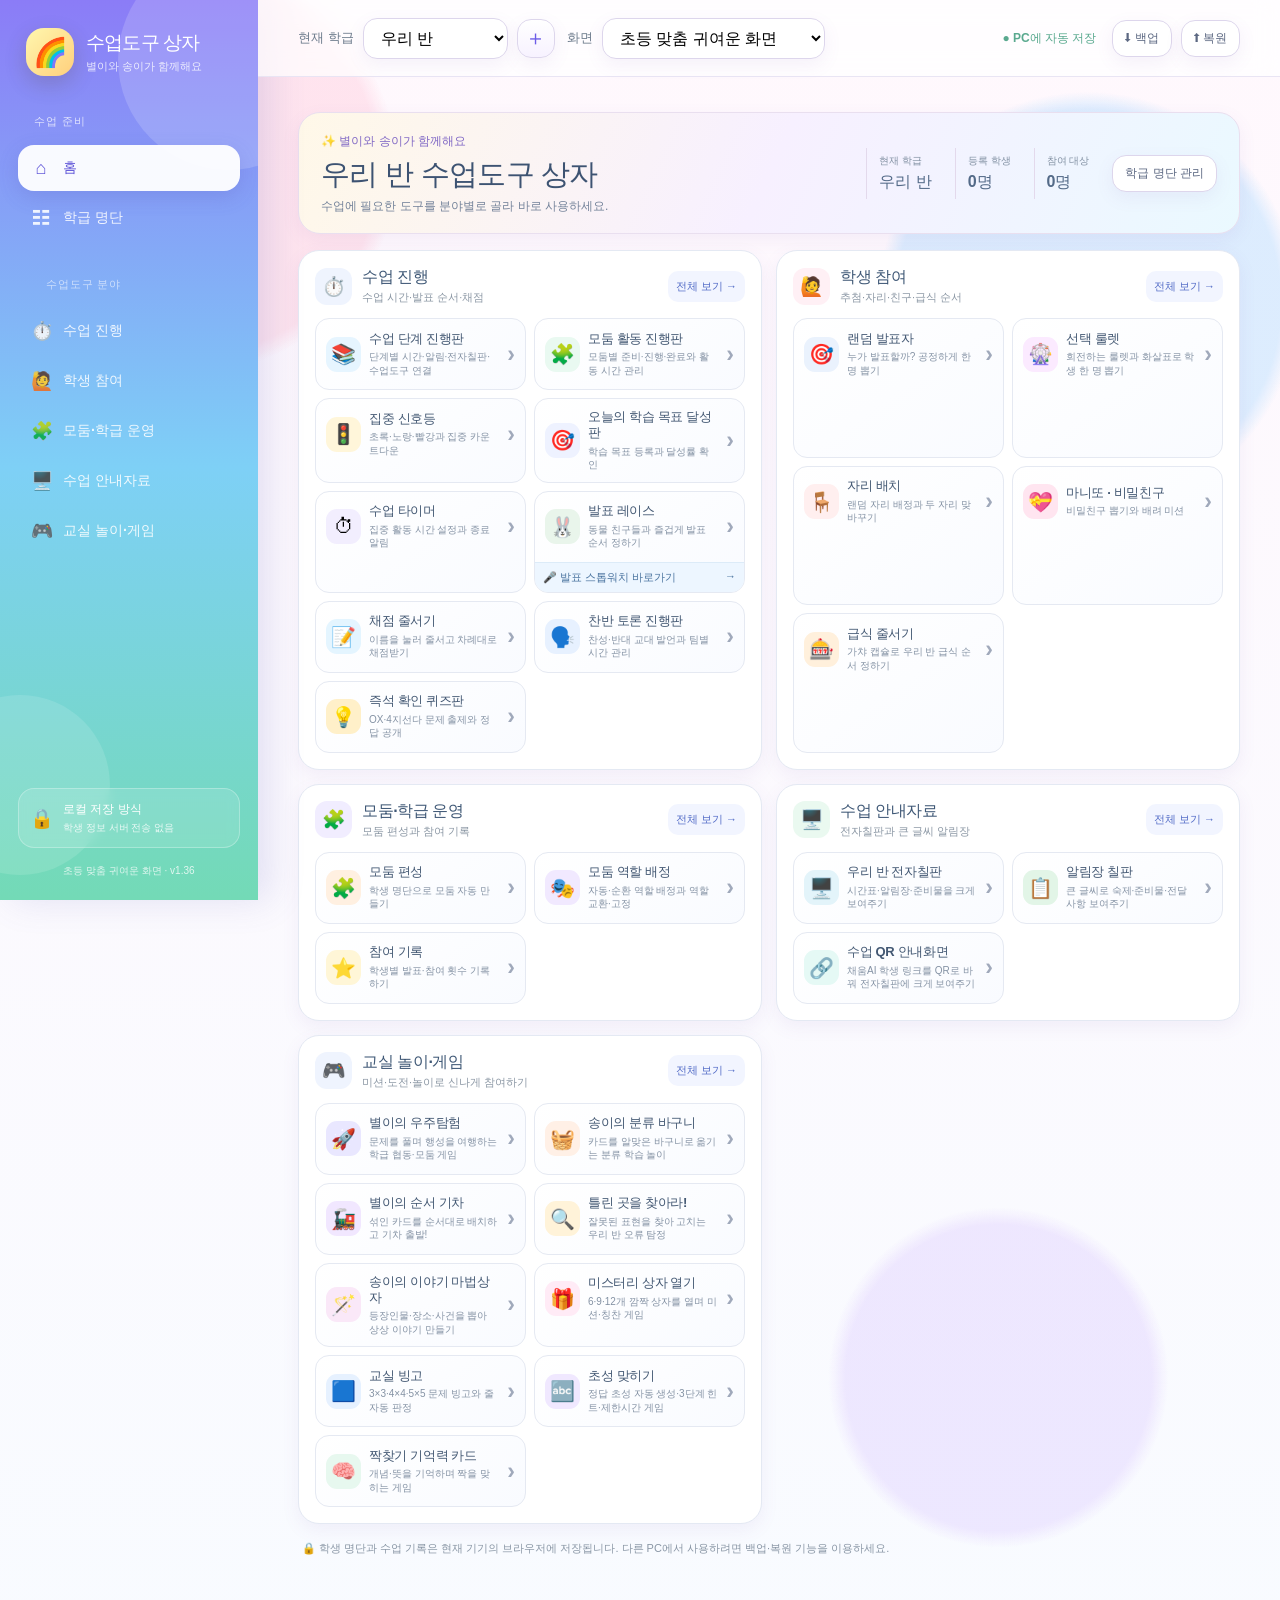
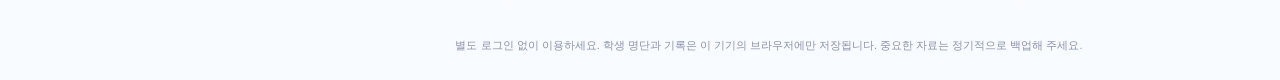
==== index.html @ 86f4b1c5 "Load Our Class Opinion Graph module and stylesheet" ====
<!doctype html>
<html lang="ko">
<head>
  <meta charset="utf-8" />
  <meta name="viewport" content="width=device-width, initial-scale=1" />
  <meta name="theme-color" content="#7c6cf2" />
  <meta name="description" content="회원가입 없이 수업에 바로 쓰는 무료 도구 모음. 학생 정보는 현재 기기의 브라우저에만 저장됩니다." />
  <meta name="color-scheme" content="light" />
  <title>별이와 송이의 수업도구 상자 | 선생님의 수업을 더 가볍게</title>
  <link rel="manifest" href="./manifest.webmanifest" />
  <link rel="icon" href="./icon-192.png" sizes="192x192" />
  <link rel="stylesheet" href="./style.css" />
  <link rel="stylesheet" href="./roles.css" />
  <link rel="stylesheet" href="./roulette.css" />
  <link rel="stylesheet" href="./lesson-qr.css" />
  <link rel="stylesheet" href="./debate.css" />
  <link rel="stylesheet" href="./lesson.css" />
  <link rel="stylesheet" href="./quiz.css" />
  <link rel="stylesheet" href="./classroom-extras.css" />
  <link rel="stylesheet" href="./extras-extra.css" />
  <link rel="stylesheet" href="./mystery.css" />
  <link rel="stylesheet" href="./bingo.css" />
  <link rel="stylesheet" href="./initial.css" />
  <link rel="stylesheet" href="./match.css" />
  <link rel="stylesheet" href="./space.css" />
  <link rel="stylesheet" href="./basket.css" />
  <link rel="stylesheet" href="./train.css" />
  <link rel="stylesheet" href="./detective.css" />
  <link rel="stylesheet" href="./story.css" />
  <link rel="stylesheet" href="./opinion.css" />
  <script defer src="./roles.js"></script>
  <script defer src="./roulette.js"></script>
  <script defer src="./qrcode.min.js"></script>
  <script defer src="./lesson-qr.js"></script>
  <script defer src="./debate.js"></script>
  <script defer src="./lesson.js"></script>
  <script defer src="./quiz.js"></script>
  <script defer src="./group-progress.js"></script>
  <script defer src="./signal.js"></script>
  <script defer src="./goals.js"></script>
  <script defer src="./mystery.js"></script>
  <script defer src="./bingo.js"></script>
  <script defer src="./initial.js"></script>
  <script defer src="./match.js"></script>
  <script defer src="./space.js"></script>
  <script defer src="./basket.js"></script>
  <script defer src="./train.js"></script>
  <script defer src="./detective.js"></script>
  <script defer src="./story.js"></script>
  <script defer src="./opinion.js"></script>
  <script defer src="./app.js"></script>
</head>
<body>
  <a href="#content" class="skip-link">본문으로 건너뛰기</a>
  <div class="app-shell">
    <aside class="sidebar" aria-label="수업도구 메뉴">
      <button class="brand" data-view="home" type="button" aria-label="수업도구 상자 홈">
        <span class="brand-logo" aria-hidden="true">🌈</span>
        <span><strong>수업도구 상자</strong><small>별이와 송이가 함께해요</small></span>
      </button>
      <div class="nav-label">수업 준비</div>
      <nav class="nav-list" id="navList" aria-label="수업도구 6개 메뉴">
        <button type="button" class="nav-link active" data-view="home"><span>⌂</span> 홈</button>
        <button type="button" class="nav-link" data-view="roster"><span>☷</span> 학급 명단</button>
        <div class="nav-label nav-label-inside">수업도구 분야</div>
        <button type="button" class="nav-link" data-view="classflow"><span>⏱️</span> 수업 진행</button>
        <button type="button" class="nav-link" data-view="engage"><span>🙋</span> 학생 참여</button>
        <button type="button" class="nav-link" data-view="classroom"><span>🧩</span> 모둠·학급 운영</button>
        <button type="button" class="nav-link" data-view="materials"><span>🖥️</span> 수업 안내자료</button>
        <button type="button" class="nav-link" data-view="games"><span>🎮</span> 교실 놀이·게임</button>
            </nav>
      <div class="sidebar-foot">
        <div class="privacy-mini"><span class="privacy-lock">🔒</span><span><strong>로컬 저장 방식</strong><small>학생 정보 서버 전송 없음</small></span></div>
        <span class="version" id="themeVersion">초등 맞춤 귀여운 화면 · v1.37</span>
      </div>
    </aside>
    <div class="workarea">
      <header class="topbar">
        <div class="topbar-inner">
          <div class="mobile-brand">🌈 별이와 송이의 수업도구 상자</div>
          <div class="topbar-controls"><div class="class-switch"><label for="activeClassSelect">현재 학급</label><select id="activeClassSelect" aria-label="현재 학급 선택"></select><button id="newClassBtn" class="icon-button" type="button" title="새 학급 추가" aria-label="새 학급 추가">＋</button></div><div class="theme-switch"><label for="themeSelect">화면</label><select id="themeSelect" aria-label="화면 스타일 선택"><option value="elementary">초등 맞춤 귀여운 화면</option><option value="middle">중등 맞춤 깔끔한 화면</option></select></div></div>
          <div class="top-actions"><span id="saveIndicator" class="saved" aria-live="polite">● PC에 자동 저장</span><button id="backupBtn" class="btn btn-outline btn-small" type="button">⬇ 백업</button><button id="restoreBtn" class="btn btn-outline btn-small" type="button">⬆ 복원</button><input id="restoreFile" type="file" accept=".json,application/json" hidden /></div>
        </div>
      </header>
      <main id="content" tabindex="-1" aria-live="polite"><div class="loading">수업도구를 준비하고 있어요…</div></main>
      <footer class="main-footer">별도 로그인 없이 이용하세요. 학생 명단과 기록은 이 기기의 브라우저에만 저장됩니다. 중요한 자료는 정기적으로 백업해 주세요.</footer>
    </div>
  </div>
  <div id="lessonReturnDock" class="lesson-return-dock" role="region" aria-label="수업 단계로 돌아가기" hidden></div>
  <div id="toast" class="toast" role="status" aria-live="polite"></div>
</body>
</html>
---- style.css ----
:root{
  --bg:#fff8fd;
  --bg-soft:#f8fbff;
  --ink:#314053;
  --ink-soft:#6d7b8c;
  --line:#e8e3f2;
  --line-strong:#ddd6ec;
  --primary:#7c6cf2;
  --primary-strong:#6754ee;
  --secondary:#ff8ab3;
  --secondary-strong:#ff6b9f;
  --mint:#61cdb0;
  --mint-soft:#e9fbf4;
  --yellow:#ffd76a;
  --peach:#ffb88a;
  --sky:#79c6ff;
  --lav:#b697ff;
  --card:#ffffffcc;
  --shadow:0 12px 34px rgba(127,95,178,.12);
  --shadow-soft:0 6px 18px rgba(127,95,178,.08);
  font-family:Pretendard,"Noto Sans KR","Apple SD Gothic Neo",-apple-system,BlinkMacSystemFont,"Segoe UI",sans-serif;
  color:var(--ink);
  background:linear-gradient(180deg,#fff9fc 0%,#f7fbff 55%,#fefcff 100%);
  font-synthesis:none;
}
*{box-sizing:border-box}
html{scroll-behavior:smooth}
body{margin:0;min-width:320px;background:
  radial-gradient(circle at 15% 10%,rgba(255,203,220,.45) 0 10%,transparent 11%),
  radial-gradient(circle at 85% 18%,rgba(181,221,255,.45) 0 11%,transparent 12%),
  radial-gradient(circle at 78% 82%,rgba(220,202,255,.4) 0 9%,transparent 10%),
  linear-gradient(180deg,#fff8fd 0%,#f8fbff 100%)}
button,input,textarea,select{font:inherit}
button{cursor:pointer}
button:disabled{opacity:.45;cursor:not-allowed}
a{color:inherit}
.skip-link{position:absolute;top:-80px;left:10px;background:#fff;padding:12px;z-index:99;border-radius:12px;box-shadow:var(--shadow-soft)}
.skip-link:focus{top:10px}
.app-shell{display:flex;min-height:100vh}
.sidebar{width:258px;flex:0 0 258px;background:linear-gradient(180deg,#8b7cf7 0%,#7ed0f6 52%,#73dab6 100%);color:white;display:flex;flex-direction:column;padding:28px 18px 22px;position:sticky;top:0;height:100vh;box-shadow:12px 0 34px rgba(91,93,184,.16);overflow:hidden}
.sidebar::before,.sidebar::after{content:"";position:absolute;border-radius:50%;pointer-events:none}
.sidebar::before{width:220px;height:220px;right:-80px;top:-50px;background:rgba(255,255,255,.16)}
.sidebar::after{width:180px;height:180px;left:-70px;bottom:25px;background:rgba(255,255,255,.12)}
.brand{display:flex;align-items:center;gap:12px;padding:0 8px 28px;text-align:left;border:0;background:none;color:white;position:relative;z-index:1}
.brand-logo{display:grid;place-items:center;width:48px;height:48px;background:linear-gradient(135deg,#fff7ae,#ffcf7c);border-radius:18px;color:#5e4a2d;font-size:28px;box-shadow:0 8px 22px rgba(82,62,22,.2)}
.brand strong{display:block;font-size:19px;letter-spacing:-.8px;white-space:nowrap}.brand span{min-width:0}
.brand small{display:block;color:rgba(255,255,255,.82);margin-top:3px;font-size:11px}
.nav-label{padding:10px 16px;margin-bottom:6px;color:rgba(255,255,255,.72);font-size:11px;letter-spacing:.08em;position:relative;z-index:1}
.nav-label-inside{padding:20px 16px 7px}
.nav-list{display:flex;flex-direction:column;gap:4px;position:relative;z-index:1}
.nav-link{border:0;background:transparent;color:rgba(255,255,255,.88);display:flex;align-items:center;gap:12px;text-align:left;padding:11px 13px;border-radius:16px;font-size:14px;font-weight:700;width:100%;transition:background .18s,transform .18s,color .18s}
.nav-link span{width:20px;font-size:18px;text-align:center}
.nav-link:hover{background:rgba(255,255,255,.18);transform:translateX(2px)}
.nav-link.active{background:rgba(255,255,255,.95);color:#5f55d8;box-shadow:0 6px 20px rgba(75,77,177,.18)}
.sidebar-foot{margin-top:auto;padding-top:22px;position:relative;z-index:1}
.privacy-mini{display:flex;align-items:center;gap:9px;padding:12px 11px;border:1px solid rgba(255,255,255,.28);border-radius:16px;background:rgba(255,255,255,.12);backdrop-filter:blur(6px)}
.privacy-lock{font-size:19px}
.privacy-mini strong{display:block;font-size:12px}
.privacy-mini small{display:block;font-size:10px;color:rgba(255,255,255,.82);margin-top:3px}
.version{display:block;color:rgba(255,255,255,.78);font-size:10px;text-align:center;margin-top:16px}
.workarea{flex:1;min-width:0;display:flex;flex-direction:column}
.topbar{background:rgba(255,255,255,.72);border-bottom:1px solid rgba(230,225,243,.85);backdrop-filter:blur(12px);position:sticky;top:0;z-index:10}
.topbar-inner{max-width:1430px;min-height:76px;padding:12px 40px;display:flex;justify-content:space-between;align-items:center;gap:15px;margin:auto}
.class-switch{display:flex;align-items:center;gap:9px}
.class-switch label{white-space:nowrap;font-size:13px;color:var(--ink-soft);font-weight:800}
.class-switch select{border:1px solid var(--line-strong);background:#fff;border-radius:14px;padding:10px 30px 10px 13px;font-weight:700;min-width:145px;max-width:260px;box-shadow:var(--shadow-soft)}
.icon-button{border:1px solid var(--line-strong);background:linear-gradient(180deg,#fff,#f7f2ff);border-radius:14px;width:38px;height:39px;font-size:21px;color:#6d5de7;box-shadow:var(--shadow-soft)}
.top-actions{display:flex;gap:9px;align-items:center;flex-wrap:wrap}
.saved{color:#5aa98f;font-size:12px;white-space:nowrap;margin-right:7px;font-weight:700}
.saved.busy{color:#d28643}
.btn{border:1px solid transparent;border-radius:14px;padding:11px 17px;font-size:13px;font-weight:800;background:linear-gradient(135deg,var(--primary),#8a7ef8);color:white;box-shadow:var(--shadow-soft);transition:transform .15s,box-shadow .15s,filter .15s}
.btn:hover:not(:disabled){transform:translateY(-2px);box-shadow:0 10px 22px rgba(107,91,238,.22);filter:saturate(1.02)}
.btn-primary{background:linear-gradient(135deg,var(--primary),#8d7ef8);color:white}
.btn-primary:hover{background:linear-gradient(135deg,var(--primary-strong),#8173f5)}
.btn-dark{background:linear-gradient(135deg,#5f6ff2,#7f82ff);color:#fff}
.btn-secondary{background:linear-gradient(135deg,#e8fff8,#d8fbef);color:#207760;border-color:#c7f1e1}
.btn-outline{border-color:var(--line-strong);background:#fff;color:#5c6882}
.btn-danger{background:linear-gradient(135deg,#fff3f6,#ffe8ec);color:#ad4c67;border-color:#ffd4df}
.btn-small{font-size:12px;padding:9px 12px}
.btn-large{padding:14px 22px;font-size:15px}
.btn-group{display:flex;gap:8px;flex-wrap:wrap}
.mobile-brand{display:none}
#content{width:100%;max-width:1430px;margin:0 auto;flex:1;padding:35px 40px 60px}
.main-footer{font-size:11px;color:#8a91aa;text-align:center;padding:18px 24px 26px;line-height:1.7}
.page-header{display:flex;justify-content:space-between;gap:16px;align-items:center;margin-bottom:25px}
.eyebrow{display:inline-block;color:#7d6bf0;font-size:12px;font-weight:900;margin-bottom:8px;letter-spacing:.06em}
.page-header h1,.welcome h1{font-size:30px;line-height:1.3;letter-spacing:-1.2px;margin:0 0 7px}
.page-header p,.welcome p{margin:0;color:var(--ink-soft);line-height:1.68;font-size:13px}
.page-header-icon{font-size:44px;filter:drop-shadow(0 8px 12px rgba(150,140,235,.2))}
.welcome{background:linear-gradient(135deg,#fff7d9 0%,#ffe7f1 32%,#e8efff 66%,#e6fbf3 100%);border:1px solid #f0dff0;border-radius:30px;min-height:230px;display:flex;justify-content:space-between;align-items:center;padding:38px 42px;margin-bottom:26px;overflow:hidden;position:relative;box-shadow:var(--shadow)}
.welcome::before,.welcome::after{content:"";position:absolute;border-radius:50%;pointer-events:none}
.welcome::before{width:180px;height:180px;right:-45px;top:-40px;background:rgba(255,255,255,.34)}
.welcome::after{width:140px;height:140px;left:52%;bottom:-55px;background:rgba(255,255,255,.28)}
.welcome h1{font-size:35px;margin-bottom:11px}
.welcome p{color:#536276;max-width:540px}
.welcome-actions{display:flex;gap:9px;margin-top:23px;flex-wrap:wrap}
.welcome-art{font-size:108px;opacity:.96;transform:rotate(-9deg);filter:drop-shadow(0 14px 14px rgba(127,120,216,.22));position:relative;z-index:1}

.welcome-art.mascots{display:flex;flex-direction:column;align-items:flex-end;gap:12px;transform:none;filter:none;max-width:420px;min-width:280px}
.mascot-badges{display:flex;flex-direction:column;gap:8px;align-items:flex-end}
.mascot-badge{display:inline-flex;align-items:center;gap:6px;padding:8px 14px;border-radius:999px;background:rgba(255,255,255,.92);color:#6b5fe5;font-size:12px;font-weight:900;box-shadow:0 8px 18px rgba(123,107,225,.12)}
.mascot-badge::before{content:"✨"}
.mascot-badge.mint{color:#208e79}
.mascot-badge.mint::before{content:"🍀"}
.mascot-pair{position:relative}
.mascot-card{position:relative;padding:14px;background:rgba(255,255,255,.72);border:1px solid rgba(255,255,255,.86);border-radius:28px;box-shadow:0 18px 34px rgba(128,111,219,.18);backdrop-filter:blur(7px)}
.mascot-card::before{content:"";position:absolute;inset:-9px auto auto -10px;width:34px;height:34px;border-radius:50%;background:linear-gradient(135deg,#ffd76a,#ffa8bf)}
.mascot-card::after{content:"";position:absolute;right:-12px;bottom:18px;width:28px;height:28px;border-radius:50%;background:linear-gradient(135deg,#90d9ff,#b8b0ff)}
.mascot-card img{display:block;width:min(320px,30vw);min-width:220px;max-width:100%;height:auto;border-radius:18px;object-fit:contain;background:#fff}
.mascot-shadow{position:absolute;left:8%;right:8%;bottom:-10px;height:24px;border-radius:50%;background:rgba(122,111,177,.12);filter:blur(12px)}
.section-head{display:flex;justify-content:space-between;align-items:center;margin:28px 0 16px}
.section-head h2{margin:0;font-size:20px;letter-spacing:-.5px}
.section-head p{font-size:12px;color:#8390a6;margin:0}
.tool-grid{display:grid;grid-template-columns:repeat(3,minmax(0,1fr));gap:16px}
.tool-card{display:flex;flex-direction:column;text-align:left;min-height:180px;padding:22px;background:linear-gradient(180deg,#ffffff 0%,#fffdff 100%);border:1px solid var(--line);border-radius:24px;box-shadow:var(--shadow-soft);transition:transform .2s,box-shadow .2s,border-color .2s;position:relative;overflow:hidden}
.tool-card::before{content:"";position:absolute;inset:auto -10px -28px auto;width:86px;height:86px;border-radius:28px 0 0 0;background:linear-gradient(135deg,rgba(255,255,255,0),rgba(255,255,255,.65))}
.tool-card:hover{transform:translateY(-5px);box-shadow:0 16px 30px rgba(125,107,225,.14);border-color:#dbd1ef}
.tool-grid .tool-card:nth-child(1){background:linear-gradient(180deg,#ffffff 0%,#f5fbff 100%)}
.tool-grid .tool-card:nth-child(2){background:linear-gradient(180deg,#ffffff 0%,#fff6fb 100%)}
.tool-grid .tool-card:nth-child(3){background:linear-gradient(180deg,#ffffff 0%,#fffaf0 100%)}
.tool-grid .tool-card:nth-child(4){background:linear-gradient(180deg,#ffffff 0%,#f6f3ff 100%)}
.tool-grid .tool-card:nth-child(5){background:linear-gradient(180deg,#ffffff 0%,#f4fff9 100%)}
.tool-grid .tool-card:nth-child(6){background:linear-gradient(180deg,#ffffff 0%,#fff7ef 100%)}
.tool-icon{display:grid;place-items:center;width:56px;height:56px;border-radius:18px;background:var(--icon-bg,#eef5ff);font-size:28px;margin-bottom:16px;box-shadow:inset 0 1px 0 rgba(255,255,255,.5),0 8px 18px rgba(126,111,225,.10)}
.tool-card strong{font-size:17px;letter-spacing:-.3px;margin-bottom:7px}
.tool-card small{color:#7b8799;font-size:12px;line-height:1.55}
.tool-card .arrow{align-self:flex-end;color:#8c94a5;font-size:18px;margin-top:auto}

.cute-banner{display:flex;gap:14px;align-items:flex-start;padding:18px 20px;border-radius:24px;margin:0 0 18px;background:linear-gradient(135deg,#fffef8 0%,#fff4fb 42%,#eef8ff 100%);border:1px solid #f0dfef;box-shadow:var(--shadow-soft);position:relative;overflow:hidden}
.cute-banner::before{content:"";position:absolute;right:-18px;top:-18px;width:90px;height:90px;border-radius:50%;background:rgba(255,255,255,.45)}
.cute-banner::after{content:"";position:absolute;left:28px;bottom:-22px;width:110px;height:52px;border-radius:999px;background:rgba(255,255,255,.28);filter:blur(4px)}
.cute-banner-icon{display:grid;place-items:center;flex:0 0 54px;width:54px;height:54px;border-radius:18px;background:linear-gradient(135deg,#ffe37b,#ffb7cc);font-size:27px;box-shadow:0 10px 22px rgba(249,173,187,.24);position:relative;z-index:1}
.cute-banner-body{position:relative;z-index:1}
.cute-banner-body strong{display:block;font-size:18px;letter-spacing:-.4px;color:#5c4ed9;margin-bottom:7px}
.cute-banner-body p{margin:0;color:#637289;font-size:13px;line-height:1.72}
.cute-banner-tags{display:flex;flex-wrap:wrap;gap:8px;margin-top:12px}
.cute-banner-tags span{display:inline-flex;align-items:center;padding:7px 11px;border-radius:999px;background:rgba(255,255,255,.88);border:1px solid #eadff5;font-size:12px;font-weight:800;color:#6b5fe5;box-shadow:0 3px 10px rgba(140,124,255,.08)}
.notice{border-radius:20px;padding:18px 20px;border:1px solid #e7def4;background:linear-gradient(135deg,#fff,#f9f6ff);display:flex;gap:12px;align-items:flex-start;box-shadow:var(--shadow-soft)}
.notice strong{display:block;font-size:13px;margin-bottom:3px}
.notice p{font-size:12px;color:#6d7e89;margin:0;line-height:1.7}
.notice-icon{font-size:22px}
.home-meta{display:grid;grid-template-columns:repeat(3,minmax(0,1fr));gap:15px}
.metric{border:1px solid var(--line);border-radius:20px;padding:18px 19px;background:linear-gradient(180deg,#fff,#fffafe);box-shadow:var(--shadow-soft);position:relative;overflow:hidden}
.metric::after{content:"";position:absolute;right:-18px;top:-18px;width:62px;height:62px;border-radius:50%;background:linear-gradient(135deg,rgba(168,145,255,.14),rgba(121,198,255,.18))}
.metric small{display:block;color:#8390a1;font-size:12px;margin-bottom:6px;position:relative;z-index:1}
.metric strong{font-size:25px;position:relative;z-index:1}
.metric span{font-size:11px;color:#687b88;margin-left:4px;position:relative;z-index:1}
.panel{border:1px solid var(--line);background:rgba(255,255,255,.82);backdrop-filter:blur(10px);border-radius:24px;padding:25px;box-shadow:var(--shadow-soft);margin-bottom:18px}
.panel h2{font-size:19px;letter-spacing:-.6px;margin:0 0 8px}
.panel-sub{margin:0 0 20px;font-size:12px;color:#7a8a96;line-height:1.6}
.two-col{display:grid;grid-template-columns:1fr 1fr;gap:17px}
.form-label{display:block;font-size:13px;font-weight:900;margin-bottom:8px}
.field{border:1px solid var(--line-strong);border-radius:14px;padding:11px 13px;color:var(--ink);background:white;width:100%;min-width:0;outline:none;box-shadow:inset 0 1px 0 rgba(255,255,255,.7)}
.field:focus,.class-switch select:focus-visible{border-color:#8c7cff;box-shadow:0 0 0 4px rgba(140,124,255,.16)}
.field-row{display:flex;align-items:center;gap:9px}
.field-row .field{flex:1}
.textarea{min-height:146px;resize:vertical;line-height:1.8}
.helper{font-size:12px;color:#81909c;line-height:1.6;margin:9px 0 0}
.student-list{display:flex;flex-wrap:wrap;gap:9px}
.student-chip{display:flex;gap:7px;align-items:center;border:1px solid #e7dff2;border-radius:999px;background:linear-gradient(180deg,#fff,#fbf9ff);padding:7px 9px 7px 13px;font-size:13px;font-weight:700;box-shadow:0 3px 10px rgba(135,120,214,.05)}
.student-chip.muted{background:#f3f5f8;color:#98a4af;text-decoration:line-through;border-color:#e2e8ee}
.student-chip button{border:0;background:transparent;font-size:14px;line-height:1;padding:0 3px;color:#7b8e99}
.student-chip .present-toggle{background:#eafaf4;border-radius:50%;width:23px;height:23px;font-size:11px;color:#2e8f71;box-shadow:inset 0 0 0 1px #cff3e3}
.student-chip.muted .present-toggle{background:#e6ebef;color:#7f8991;box-shadow:none}
.student-chip .remove{color:#b36d84}
.small-heading{font-weight:900;font-size:15px;margin:0 0 14px}
.empty{text-align:center;padding:34px 15px;color:#7d8b97;border:1px dashed #d8d3eb;border-radius:20px;background:linear-gradient(180deg,#fff,#fcfbff)}
.empty .emoji{display:block;font-size:40px;margin-bottom:10px}
.empty strong{display:block;color:#314658;font-size:15px}
.empty p{font-size:12px;line-height:1.7;margin:9px 0 16px}
.soft-divider{height:1px;background:#ece8f5;margin:20px 0}
.roster-summary{display:flex;gap:12px;flex-wrap:wrap;color:#607789;font-size:13px}
.roster-summary strong{color:#5d4ce3}
.tool-controls{display:flex;gap:12px;align-items:center;flex-wrap:wrap;margin-bottom:19px}
.tool-controls .field{width:auto;min-width:90px}
.result-card{background:linear-gradient(135deg,#f3fff8,#eefbff);border:1px solid #d8ebef;border-radius:20px;padding:22px;margin:20px 0;box-shadow:var(--shadow-soft)}
.result-card h3{margin:0 0 10px;color:#34707c;font-size:17px}
.result-card p{margin:0;font-size:12px;color:#61786e}
.result-pills{display:flex;gap:8px;flex-wrap:wrap;margin-top:12px}
.result-pill{background:#fff;border:1px solid #e0e7f3;border-radius:25px;padding:8px 13px;font-weight:800;font-size:13px;box-shadow:0 2px 8px rgba(126,111,225,.06)}
.race-lanes{display:flex;flex-direction:column;gap:10px;max-height:470px;overflow-y:auto;border-radius:20px;padding:14px;background:linear-gradient(180deg,#f7fbff 0,#eef7fb 100%);border:1px solid #dde8f0}
.race-lane{display:flex;align-items:center;gap:10px;background:#ffffffdf;border-radius:14px;padding:6px 10px;min-height:42px;box-shadow:0 2px 8px rgba(135,159,195,.08)}
.lane-name{font-size:12px;font-weight:900;white-space:nowrap;width:82px;text-overflow:ellipsis;overflow:hidden}
.lane-track{position:relative;flex:1;height:28px;border-right:3px dashed #ffa57f;background:linear-gradient(90deg,#fdfcff 0,#f2fbff 100%);border-radius:9px}
.runner{position:absolute;left:0;top:1px;font-size:21px;will-change:left}
.lane-finish{font-size:11px;color:#b0a4a1}
.picker-machine{margin-bottom:22px}
.picker-drum{position:relative;min-height:430px;padding:30px 20px 42px;background:linear-gradient(180deg,#fff4fb 0%,#eef7ff 52%,#f8fff2 100%);border:1px solid #eaddec;border-radius:44px;box-shadow:var(--shadow);overflow:hidden;isolation:isolate}
.picker-drum::before{content:'';position:absolute;inset:10px 18px;border-radius:38px;background:linear-gradient(180deg,rgba(255,255,255,.75),rgba(255,255,255,.35));border:1px solid rgba(255,255,255,.7);z-index:-1}
.picker-drum::after{content:'';position:absolute;left:50%;top:22px;transform:translateX(-50%);width:72%;height:32px;border-radius:999px;background:rgba(255,255,255,.68);filter:blur(1px);opacity:.9}
.picker-rim{position:absolute;left:50%;transform:translateX(-50%);width:76%;height:28px;border-radius:999px;border:3px solid rgba(255,255,255,.82);background:linear-gradient(180deg,#b2dbff,#83c1ff 45%,#8fddc3);box-shadow:0 10px 22px rgba(96,114,231,.12)}
.picker-rim-top{top:16px}
.picker-rim-bottom{bottom:16px;background:linear-gradient(180deg,#ffd7e7,#ffc76b 55%,#f6b0ca)}
.picker-name-cloud{position:relative;min-height:290px;margin:32px auto 0;max-width:92%}
.picker-chip{position:absolute;display:inline-flex;align-items:center;justify-content:center;padding:10px 16px;max-width:42%;border-radius:999px;background:rgba(255,255,255,.95);border:1px solid #e2dff3;color:#56606f;font-size:15px;font-weight:900;box-shadow:0 8px 18px rgba(126,111,225,.12);white-space:nowrap;text-overflow:ellipsis;overflow:hidden;animation:pickerFloat 1.8s ease-in-out infinite alternate}
.picker-machine.spinning .picker-chip{animation-duration:1s}
.picker-chip:nth-child(3n+1){background:linear-gradient(180deg,#fff,#eef8ff)}
.picker-chip:nth-child(3n+2){background:linear-gradient(180deg,#fff,#fff4de)}
.picker-chip:nth-child(3n){background:linear-gradient(180deg,#fff,#f8f0ff)}
.picker-chip.winner{background:linear-gradient(135deg,#ffe89a,#ffc0d2 48%,#d6ebff);border-color:#f7d27d;color:#5143c7;box-shadow:0 12px 24px rgba(121,92,224,.22);z-index:3}
.picker-window{position:relative;margin:0 auto;width:min(86%,460px);padding:20px 20px 22px;border-radius:26px;background:rgba(255,255,255,.9);border:1px solid #eee4f8;box-shadow:0 10px 24px rgba(128,111,219,.12);text-align:center;backdrop-filter:blur(6px)}
.picker-window-label{display:inline-block;padding:7px 12px;border-radius:999px;background:#eef3ff;color:#6775d8;font-size:11px;font-weight:900;letter-spacing:.08em;margin-bottom:10px}
.picker-window strong{display:block;font-size:clamp(28px,5vw,40px);line-height:1.25;color:#4b59d4;min-height:48px;letter-spacing:-.6px}
.picker-window small{display:block;margin-top:8px;font-size:13px;color:#6b7d89}
.picker-machine.picked .picker-window{background:linear-gradient(180deg,#fffef5,#fff7fd 44%,#f4f8ff)}
@keyframes pickerFloat{0%{margin-top:-4px}100%{margin-top:4px}}
.group-grid{display:grid;grid-template-columns:repeat(3,minmax(0,1fr));gap:13px}
.group-box{border:1px solid #e8ddf3;border-radius:20px;padding:18px;background:linear-gradient(180deg,#fff,#fffaff);box-shadow:var(--shadow-soft)}
.group-box:nth-child(3n+1) h3{color:#6a58e7}
.group-box:nth-child(3n+2) h3{color:#2d9c84}
.group-box:nth-child(3n) h3{color:#e07b60}
.group-box h3{margin:0 0 13px;font-size:15px}
.group-box ol{padding-left:22px;margin:0;line-height:2;font-size:14px;font-weight:700}
.timer-box{padding:43px 20px;text-align:center;background:linear-gradient(135deg,#7f7af6,#6bc7ff 48%,#6ddab3 100%);color:white;border-radius:28px;box-shadow:0 16px 36px rgba(96,114,231,.22)}
.timer-clock{font-variant-numeric:tabular-nums;font-size:clamp(65px,10vw,134px);font-weight:900;letter-spacing:-3px;line-height:1.3}
.timer-status{font-size:13px;color:#eef6ff;min-height:21px}
.timer-actions{display:flex;justify-content:center;gap:10px;margin-top:25px;flex-wrap:wrap}
.timer-actions .btn{font-size:15px;padding:12px 24px}
.timer-setup{display:flex;gap:8px;align-items:center;flex-wrap:wrap}
.timer-setup label{font-size:13px;font-weight:800}
.timer-setup input{width:82px}
.seating-controls{gap:10px 14px}
.seat-dimension{display:flex;align-items:center;gap:8px}
.seat-dimension .form-label{margin:0;white-space:nowrap}
.seat-dimension .field{min-width:75px}
.seat-capacity{font-size:12px;font-weight:800;color:#536c82;background:#eef6ff;border:1px solid #e0ecfb;border-radius:20px;padding:8px 12px}
.seat-alert{color:#835923;background:#fff5d9;border:1px solid #f3dca5;border-radius:12px;padding:10px 14px;margin:-3px 0 20px;font-size:13px;font-weight:700}
.seat-area{max-width:840px;margin:0 auto;overflow-x:auto}
.desk{border-radius:16px;background:linear-gradient(135deg,#dde7ff,#e4f8ff);padding:12px 15px;width:180px;text-align:center;margin:0 auto 29px;color:#546b7c;font-size:13px;font-weight:900;box-shadow:var(--shadow-soft)}
.seat-grid{display:grid;grid-template-columns:repeat(var(--cols,5),minmax(0,1fr));grid-template-rows:repeat(var(--rows,6),minmax(74px,auto));gap:11px}
.seat{min-height:74px;border-radius:18px;border:2px solid #dde6f0;background:linear-gradient(180deg,#fff,#f8fcff);color:#294c42;font-weight:900;font-size:13px;padding:8px 4px;display:flex;justify-content:center;align-items:center;word-break:break-all;box-shadow:0 4px 10px rgba(123,140,184,.05)}
.seat:hover{border-color:#92b6ff}
.seat-empty{background:#f5f7fb;border:2px dashed #d9e1ee;color:#a0aebe;box-shadow:none;font-weight:700}
.seat-empty:hover{border-color:#d9e1ee}
.seat.selected{background:linear-gradient(180deg,#fff3cf,#ffeab1);border-color:#f0b94d}
.seat-num{font-size:10px;color:#91a89e;display:block;font-weight:600;margin-bottom:6px}
.part-head,.part-row{display:grid;grid-template-columns:minmax(100px,1.6fr) minmax(60px,.7fr) minmax(90px,1fr);align-items:center;gap:12px;padding:12px 15px}
.part-head{background:linear-gradient(135deg,#f3f5ff,#f7fbff);color:#728592;font-size:12px;font-weight:800;border-radius:14px;border:1px solid #e4e8f2}
.part-row{border-bottom:1px solid #eef2f3;font-size:14px}
.part-row:last-child{border:0}
.part-row strong{font-size:14px}
.part-count{font-size:20px;font-weight:900;color:#6b5fe5}
.part-btns{display:flex;gap:7px;justify-content:flex-end}
.part-btns button{border:1px solid #dfe3f1;background:#fff;width:36px;height:36px;border-radius:11px;font-size:18px;color:#5b78b0;box-shadow:var(--shadow-soft)}
.part-btns button.plus{background:#e9f8ef;color:#2e8f71;border-color:#d0efdb}
.part-actions{display:flex;justify-content:space-between;align-items:center;gap:10px;margin:19px 0}
.toast{position:fixed;bottom:25px;right:25px;background:linear-gradient(135deg,#615ef2,#8b74f7);color:#fff;box-shadow:0 12px 35px rgba(85,70,187,.28);padding:12px 20px;border-radius:15px;font-size:13px;opacity:0;transform:translateY(10px);pointer-events:none;transition:opacity .2s,transform .2s;z-index:20;max-width:min(440px,85vw)}
.toast.show{opacity:1;transform:translateY(0)}
.loading{padding:40px;color:#668}
.kbd{padding:1px 6px;border:1px solid #d9d9e9;border-radius:6px;font-size:11px;color:#789;background:#fff}
.red-note{color:#bb6178!important}
.full-bleed{width:100%}
@media(max-width:1080px){
  .sidebar{width:220px;flex-basis:220px;padding-left:12px;padding-right:12px}
  .topbar-inner{padding:12px 25px}
  #content{padding:26px 25px}
  .saved{display:none}
  .tool-grid{grid-template-columns:repeat(2,minmax(0,1fr))}
  .group-grid{grid-template-columns:repeat(2,minmax(0,1fr))}
}
@media(max-width:720px){
  .app-shell{display:block}
  .sidebar{position:static;display:block;width:auto;height:auto;padding:13px;box-shadow:none}
  .brand{padding:0 7px 10px}
  .brand-logo{width:35px;height:35px;font-size:22px;border-radius:12px}
  .brand strong{font-size:16px}
  .nav-label,.sidebar-foot{display:none}
  .nav-list{display:flex;flex-direction:row;overflow-x:auto;gap:6px;padding-bottom:2px}
  .nav-link{width:auto;min-width:max-content;padding:9px 11px;font-size:12px;background:rgba(255,255,255,.12)}
  .nav-link span{font-size:15px;width:auto}
  .topbar-inner{padding:11px 14px;min-height:58px;flex-wrap:wrap;gap:8px}
  .top-actions{margin-left:auto}
  .top-actions .btn{font-size:11px;padding:8px}
  .class-switch label{display:none}
  .class-switch select{min-width:114px;max-width:150px;padding:7px;font-size:12px}
  .icon-button{width:32px;height:33px}
  .mobile-brand{display:none}
  #content{padding:18px 14px 45px}
  .page-header h1{font-size:25px}
  .cute-banner{padding:16px;gap:10px;border-radius:20px}
  .cute-banner-icon{width:46px;height:46px;flex-basis:46px;border-radius:15px;font-size:23px}
  .cute-banner-body strong{font-size:16px}
  .cute-banner-body p{font-size:12px}
  .cute-banner-tags span{font-size:11px;padding:6px 9px}
  .welcome{padding:25px;min-height:190px;border-radius:24px}
  .welcome h1{font-size:27px}
  .welcome-art{font-size:62px}
  .welcome-art.mascots{min-width:0;align-items:center}
  .mascot-badges{align-items:center}
  .mascot-card img{width:min(250px,68vw);min-width:0}
  .tool-grid{gap:10px}
  .tool-card{min-height:150px;padding:16px;border-radius:20px}
  .tool-icon{width:43px;height:43px;font-size:23px;margin-bottom:12px}
  .tool-card strong{font-size:14px}
  .tool-card small{font-size:11px}
  .two-col{grid-template-columns:1fr}
  .panel{padding:18px;border-radius:20px}
  .home-meta{gap:8px}
  .metric{padding:12px}
  .metric strong{font-size:19px}
  .metric small{font-size:11px}
  .group-grid{grid-template-columns:repeat(2,minmax(0,1fr))}
  .seat-grid{gap:5px;min-width:max(100%,var(--seat-min-width,320px))}
  .seat{font-size:11px;min-height:62px;border-radius:14px}
  .main-footer{line-height:1.7}
}
@media(max-width:400px){
  .welcome-art:not(.mascots){display:none}
  .welcome-art.mascots{max-width:100%}
  .mascot-card img{width:min(230px,74vw)}
  .group-grid{grid-template-columns:1fr}
  .picker-chip{max-width:58%;font-size:12px}
  .picker-window small{font-size:12px}
  .btn{padding:10px 12px}
  .cute-banner{flex-direction:column}
  .cute-banner-icon{margin-bottom:2px}
  .seat{min-height:55px}
  .part-row,.part-head{gap:5px;padding:10px 6px}
}
@media(prefers-reduced-motion:reduce){*,*::before,*::after{scroll-behavior:auto!important;transition:none!important}}
/* v1.6 동물 발표 레이스 및 전용 결과 화면 */
.race-lane{min-height:51px}
.lane-track{height:36px;overflow:visible}
.runner{font-size:29px;top:0;line-height:1.2;filter:drop-shadow(0 2px 2px rgba(90,111,143,.14));transform-origin:center bottom}
.race-lanes.racing .runner{animation:raceAnimalHop .34s ease-in-out infinite alternate}
@keyframes raceAnimalHop{from{transform:translateY(0) rotate(-6deg)}to{transform:translateY(-5px) rotate(7deg)}}
.race-result-view{max-width:920px;margin:auto}
.race-result-head{text-align:center;padding:25px 10px 12px}
.race-result-confetti{display:block;font-size:30px;letter-spacing:8px}
.race-result-head h2{font-weight:900;font-size:clamp(25px,4vw,36px);color:#574ac4;margin:10px 0 5px}
.race-result-head p{margin:0;color:#6e7b8d;font-size:14px}
.race-podium{display:flex;justify-content:center;align-items:flex-end;gap:14px;max-width:700px;margin:25px auto 30px}
.race-podium-card{flex:1;min-width:0;max-width:235px;min-height:172px;display:flex;flex-direction:column;align-items:center;justify-content:center;gap:8px;text-align:center;border-radius:24px 24px 14px 14px;border:1px solid #ece5f8;padding:17px 9px 14px;background:linear-gradient(180deg,#f5f1ff,#e7efff);box-shadow:0 10px 20px rgba(100,120,172,.09)}
.race-podium-card.rank-1{min-height:226px;border-color:#f8d790;background:linear-gradient(180deg,#fff9db,#ffedd1);box-shadow:0 15px 26px rgba(192,152,65,.18)}
.race-podium-card.rank-2{min-height:193px;background:linear-gradient(180deg,#f4f7ff,#e2ecff)}
.race-podium-card.rank-3{min-height:165px;background:linear-gradient(180deg,#fff2e8,#fce7e0)}
.race-podium-medal{font-size:27px}
.race-podium-animal{font-size:clamp(32px,5vw,51px);line-height:1.1}
.race-podium-name{max-width:100%;font-size:clamp(12px,2vw,18px);line-height:1.35;color:#34445c;overflow-wrap:anywhere}
.race-podium-rank{border-radius:999px;background:#ffffffcf;color:#695aaa;padding:5px 13px;font-size:13px;font-weight:900}
.race-ranking-heading{font-size:17px;color:#3c5670;margin:0 0 12px}
.race-ranking-list{list-style:none;padding:10px;margin:0;display:grid;gap:8px;max-height:440px;overflow-y:auto;background:linear-gradient(180deg,#f7fbff,#fffafc);border:1px solid #e5eaf5;border-radius:18px}
.race-ranking-row{display:flex;align-items:center;gap:14px;padding:10px 15px;border:1px solid #ecedf4;background:white;border-radius:13px;min-height:56px}
.race-ranking-number{min-width:48px;color:#7060b5;font-weight:900;font-size:14px}
.race-ranking-animal{font-size:29px;line-height:1}
.race-ranking-name{font-size:15px;font-weight:800;color:#34445c;flex:1;min-width:0;overflow-wrap:anywhere}
.race-ranking-medal{font-size:18px;width:24px;text-align:center}
.race-result-buttons{display:flex;justify-content:center;flex-wrap:wrap;gap:10px;margin-top:22px}
.race-fairness{text-align:center;margin:16px 0 3px;line-height:1.7}
@media(max-width:560px){.race-podium{gap:7px;margin:20px auto}.race-podium-card{padding:13px 4px 11px;border-radius:17px 17px 12px 12px;min-height:147px}.race-podium-card.rank-1{min-height:186px}.race-podium-card.rank-2{min-height:160px}.race-podium-card.rank-3{min-height:142px}.race-podium-medal{font-size:22px}.race-podium-rank{font-size:11px;padding:4px 9px}.race-ranking-row{gap:9px;padding:9px 10px}.race-result-buttons .btn{flex:1 1 43%}.race-ranking-list{max-height:350px}.lane-name{width:68px}}
@media(prefers-reduced-motion:reduce){.race-lanes.racing .runner{animation:none}}

/* v1.7 테마 선택 관련 레이아웃 */
.topbar-controls{display:flex;align-items:center;gap:12px;flex-wrap:wrap}
.theme-switch{display:flex;align-items:center;gap:9px}
.theme-switch label{white-space:nowrap;font-size:13px;color:var(--ink-soft);font-weight:800}
.theme-switch select{border:1px solid var(--line-strong);background:#fff;border-radius:14px;padding:10px 30px 10px 13px;font-weight:700;min-width:190px;box-shadow:var(--shadow-soft)}

/* v1.7 테마 선택 */
body[data-ui-theme="middle"]{background:linear-gradient(180deg,#eff4f8 0%,#f7fafc 100%)}
body[data-ui-theme="middle"] .sidebar{background:linear-gradient(180deg,#486981 0%,#5c7f99 48%,#7aa1b4 100%);box-shadow:12px 0 34px rgba(61,87,111,.18)}
body[data-ui-theme="middle"] .brand-logo{background:linear-gradient(135deg,#edf4f9,#d3e1ed);color:#486981;box-shadow:0 8px 22px rgba(57,81,103,.18)}
body[data-ui-theme="middle"] .nav-link.active{color:#45657f}
body[data-ui-theme="middle"] .welcome{background:linear-gradient(135deg,#f5f8fb 0%,#eef4f8 42%,#e8eff5 100%);border-color:#d7e2ea}
body[data-ui-theme="middle"] .welcome::before,body[data-ui-theme="middle"] .welcome::after{background:rgba(255,255,255,.4)}
body[data-ui-theme="middle"] .mascot-badge{color:#47657f}
body[data-ui-theme="middle"] .mascot-badge.mint{color:#2b7d86}
body[data-ui-theme="middle"] .mascot-card{background:rgba(255,255,255,.88);border-color:#d8e2eb;box-shadow:0 18px 34px rgba(87,111,138,.14)}
body[data-ui-theme="middle"] .mascot-card::before{background:linear-gradient(135deg,#bcd7e8,#d8e6ef)}
body[data-ui-theme="middle"] .mascot-card::after{background:linear-gradient(135deg,#d7e3ec,#adc3d6)}
body[data-ui-theme="middle"] .cute-banner,body[data-ui-theme="middle"] .middle-banner{background:linear-gradient(135deg,#ffffff 0%,#f2f6f9 46%,#edf3f8 100%);border-color:#dce5ec}
body[data-ui-theme="middle"] .cute-banner-icon{background:linear-gradient(135deg,#dbe8f1,#b9cfdf);box-shadow:0 10px 22px rgba(111,138,160,.2)}
body[data-ui-theme="middle"] .cute-banner-body strong{color:#44647f}
body[data-ui-theme="middle"] .cute-banner-tags span{color:#466780;border-color:#d7e2eb}
body[data-ui-theme="middle"] .tool-card{background:linear-gradient(180deg,#ffffff 0%,#f8fbfd 100%);border-color:#dde5ec;box-shadow:0 6px 18px rgba(103,121,146,.08)}
body[data-ui-theme="middle"] .tool-card:hover{box-shadow:0 16px 30px rgba(93,115,141,.14);border-color:#ccd7e0}
body[data-ui-theme="middle"] .metric{background:linear-gradient(180deg,#ffffff 0%,#f4f8fb 100%);border-color:#dde6ed}
body[data-ui-theme="middle"] .notice{background:linear-gradient(135deg,#fff,#f4f8fb);border-color:#dde5ec}
body[data-ui-theme="middle"] .panel{background:rgba(255,255,255,.9);border-color:#dce5ec;box-shadow:0 10px 24px rgba(108,126,149,.08)}
body[data-ui-theme="middle"] .btn{background:linear-gradient(135deg,#5a7d98,#6b8ba3)}
body[data-ui-theme="middle"] .btn-primary{background:linear-gradient(135deg,#557792,#6688a1)}
body[data-ui-theme="middle"] .btn-dark{background:linear-gradient(135deg,#455f77,#5d7890)}
body[data-ui-theme="middle"] .btn-outline{background:#fff;color:#49657d;border-color:#d5dfe7}
body[data-ui-theme="middle"] .page-header-icon{filter:drop-shadow(0 8px 12px rgba(113,133,154,.18))}


/* v1.8 우리 반 전자칠판 */
.board-actions{display:flex;gap:16px;align-items:center;justify-content:space-between;padding:18px 22px;border-radius:22px;border:1px solid #dce8f8;background:linear-gradient(135deg,#f5fbff,#fff9fd);margin-bottom:20px}
.board-intro strong{font-size:15px;color:var(--ink)}
.board-intro p{font-size:12px;color:var(--ink-soft);margin:7px 0 0}
.board-editor{margin-bottom:24px}
.board-editor-head{display:flex;justify-content:space-between;align-items:center;gap:10px;margin-bottom:12px}
.board-editor-head h2{font-size:20px;margin:0}
.board-editor-head label{font-size:13px;display:flex;align-items:center;gap:9px;font-weight:800}
.board-editor-head select{width:110px;min-width:110px}
.board-fields-grid{display:grid;grid-template-columns:minmax(360px,1.16fr) minmax(270px,.84fr);gap:27px}
.board-edit-times h3{font-size:16px;margin:8px 0 8px}
.board-edit-times>.helper{margin:0 0 16px}
.board-timetable-editor{display:flex;flex-direction:column;gap:7px}
.board-edit-period{display:grid;grid-template-columns:48px minmax(120px,1fr) 108px 108px;gap:7px;align-items:center}
.board-edit-period span{font-size:12px;font-weight:800;color:var(--ink-soft)}
.board-edit-period input.field{min-width:0;width:100%;padding:10px 9px;font-size:12px}
.board-edit-notes{display:flex;flex-direction:column;gap:15px}
.board-edit-notes>label,.board-event-edit label{display:flex;flex-direction:column;gap:8px;font-size:13px;font-weight:800}
.board-edit-notes .textarea{min-height:68px;resize:vertical}
.board-event-edit{display:grid;grid-template-columns:minmax(0,1fr) minmax(145px,.8fr);gap:10px}
.board-event-edit .field{width:100%;min-width:0}
.board-editor-tip{margin:19px 0 0}
.board-preview-heading{display:flex;align-items:center;justify-content:space-between;gap:14px;margin:25px 0 15px}
.board-preview-heading h2{margin:0;font-size:20px}
.board-display{--board-fg:#263852;--board-muted:#687d95;--board-accent:#6c66e5;background:linear-gradient(135deg,#e6f2ff,#f7eeff 48%,#fff9e5);border:1px solid #dce6f4;border-radius:30px;padding:26px;box-shadow:0 14px 34px rgba(80,102,150,.13);color:var(--board-fg);min-height:600px}
.board-top{display:flex;justify-content:space-between;gap:20px;align-items:center;margin-bottom:15px}
.board-overline{font-size:11px;letter-spacing:.14em;font-weight:900;color:var(--board-accent)}
.board-top h2{font-size:clamp(21px,2.5vw,30px);margin:6px 0 5px;line-height:1.28}
.board-top p{font-size:13px;font-weight:600;color:var(--board-muted);margin:0}
.board-time{min-width:128px;text-align:center;background:rgba(255,255,255,.8);border:1px solid #e0e7f4;border-radius:22px;padding:9px 15px}
.board-time span{display:block;font-size:clamp(25px,3.6vw,44px);font-weight:900;font-variant-numeric:tabular-nums;letter-spacing:-1.5px}
.board-time small{font-size:11px;color:var(--board-muted)}
.board-now{display:grid;grid-template-columns:repeat(2,minmax(0,1fr));gap:12px;margin-bottom:14px}
.board-now>div{border-radius:19px;padding:15px 18px;background:rgba(255,255,255,.8);border:1px solid #e0e8f4}
.board-now span{display:block;font-size:12px;color:var(--board-muted);font-weight:800;margin-bottom:5px}
.board-now strong{font-size:clamp(14px,1.65vw,20px);line-height:1.45}
.board-content-grid{display:grid;grid-template-columns:minmax(0,1.14fr) minmax(0,.86fr);gap:14px}
.board-aside{display:flex;flex-direction:column;gap:12px;min-width:0}
.board-widget{background:rgba(255,255,255,.83);border:1px solid #e3e9f5;border-radius:21px;padding:17px 19px;min-width:0}
.board-widget h3{font-size:15px;margin:0 0 13px;color:var(--board-fg)}
.board-periods{display:grid;grid-template-columns:1fr;gap:7px}
.board-period{display:grid;grid-template-columns:58px minmax(0,1fr) 125px;align-items:center;gap:8px;background:#f6f8ff;border-radius:13px;padding:12px 13px}
.board-period-number{font-size:12px;font-weight:900;color:#6574ae}
.board-period strong{font-size:15px;overflow-wrap:anywhere}
.board-period small{text-align:right;color:var(--board-muted);font-size:11px;font-variant-numeric:tabular-nums}
.board-message{min-height:30px;color:#334963;font-size:15px;font-weight:750;line-height:1.6;white-space:pre-wrap;overflow-wrap:anywhere}
.board-empty-hint{color:#9aa9b8;font-weight:500}
.board-dday{background:linear-gradient(135deg,rgba(255,255,255,.93),#fdf9ec)}
.board-dday-content{display:flex;gap:10px;align-items:center;justify-content:space-between}
.board-dday-content strong{font-size:15px;overflow-wrap:anywhere}
.board-dday-content span{font-size:26px;font-weight:900;color:#dc7964;white-space:nowrap}
.board-dday>small{font-size:11px;color:var(--board-muted)}
.board-credit{text-align:center;font-size:11px;color:var(--board-muted);margin-top:16px}
.board-presentation-bar{position:sticky;top:0;z-index:30;background:rgba(255,255,255,.97);border-bottom:1px solid #dbe5ef;display:flex;align-items:center;justify-content:space-between;padding:10px 24px;margin:-12px 0 12px;border-radius:14px;gap:10px;font-weight:900;color:#455e7a}
.board-exit-btn{border:1px solid #cad9e8;background:#fff;border-radius:12px;padding:10px 15px;color:#455e7a;font-size:13px;font-weight:900}
.board-presenting{background:#eaf0f7}
.board-presenting .sidebar,.board-presenting .topbar,.board-presenting .main-footer{display:none!important}
.board-presenting .app-shell{display:block;min-height:100vh}
.board-presenting .workarea{display:block;min-height:100vh}
.board-presenting #content{max-width:none;padding:12px 18px;margin:0}
.board-presenting .board-display{height:auto;min-height:calc(100vh - 84px);padding:clamp(20px,2.8vw,48px);border-radius:18px;box-shadow:none}
.board-presenting .board-top h2{font-size:clamp(27px,3.3vw,55px)}
.board-presenting .board-time span{font-size:clamp(32px,3.8vw,59px)}
.board-presenting .board-now strong{font-size:clamp(17px,2.2vw,34px)}
.board-presenting .board-widget h3{font-size:clamp(17px,1.7vw,25px)}
.board-presenting .board-period strong,.board-presenting .board-message{font-size:clamp(17px,1.8vw,27px)}
.board-presenting .board-period small,.board-presenting .board-period-number{font-size:clamp(12px,1.1vw,16px)}
body[data-ui-theme="middle"] .board-display{--board-fg:#233d53;--board-muted:#64798c;--board-accent:#477993;background:linear-gradient(145deg,#e6eef4,#f6f9fc 60%,#eaf1f4);border-color:#d3e0e9}
body[data-ui-theme="middle"] .board-widget,body[data-ui-theme="middle"] .board-now>div,body[data-ui-theme="middle"] .board-time{border-color:#d5e2eb}
body[data-ui-theme="middle"] .board-period{background:#f1f5f8}
body[data-ui-theme="middle"] .board-period-number{color:#58778f}
@media(max-width:1120px){.board-fields-grid{grid-template-columns:1fr}.board-content-grid{grid-template-columns:1fr 1fr}}
@media(max-width:760px){.board-actions{flex-direction:column;align-items:stretch}.board-editor-head{align-items:flex-start;flex-direction:column}.board-edit-period{grid-template-columns:42px minmax(95px,1fr) 88px 88px;gap:4px}.board-edit-period input.field{padding:8px 5px;font-size:11px}.board-event-edit{grid-template-columns:1fr}.board-display{padding:16px;border-radius:20px}.board-top{flex-wrap:wrap}.board-now{grid-template-columns:1fr}.board-content-grid{grid-template-columns:1fr}.board-presentation-bar{padding:9px 12px;font-size:12px}.board-presenting #content{padding:7px}.board-presenting .board-display{padding:13px}.board-preview-heading h2{font-size:17px}}
@media(max-width:410px){.board-edit-period{grid-template-columns:36px minmax(70px,1fr) 81px 81px}.board-edit-period input.field{padding:7px 4px}.board-period{grid-template-columns:44px minmax(0,1fr) 88px;padding:9px 7px;gap:4px}.board-period small{font-size:9px}.board-top h2{font-size:22px}}

@media(max-width:720px){
  .topbar-controls{width:100%;justify-content:space-between}
  .theme-switch label{display:none}
  .theme-switch select{min-width:170px;max-width:190px;padding:7px;font-size:12px}
}

/* v1.9 - 채점 줄서기 */
.grading-panel{border:1px solid var(--line);border-radius:25px;padding:22px;background:rgba(255,255,255,.93);box-shadow:var(--shadow-soft)}
.grading-top,.grading-stats,.grading-actions{display:flex;align-items:center;gap:12px;flex-wrap:wrap}
.grading-top{justify-content:space-between;margin-bottom:18px}
.grading-top h2{margin:4px 0 0;font-size:22px}.grading-top small{color:var(--ink-soft);font-size:12px}
.grading-stats span{border:1px solid #deebf8;border-radius:14px;background:#f0f7ff;color:#476582;padding:9px 14px;font-size:13px;font-weight:800}
.grading-stats b{font-size:21px;color:#5a6bca}
.grading-now{display:flex;flex-direction:column;align-items:center;gap:7px;background:linear-gradient(110deg,#617feb,#8374e5);color:white;padding:24px;border-radius:21px;text-align:center;margin-bottom:16px;box-shadow:0 13px 27px rgba(103,101,215,.17)}
.grading-now span{font-size:13px;font-weight:800}.grading-now strong{font-size:clamp(24px,4.5vw,45px);font-weight:900}.grading-now small{color:#edf2ff;font-size:12px}
.grading-layout{display:grid;grid-template-columns:minmax(0,1.8fr) minmax(235px,1fr);gap:16px}
.grading-roster,.grading-queue{border:1px solid #e1ebf7;background:#f8fbff;border-radius:18px;padding:16px;min-width:0}
.grading-roster h3,.grading-queue h3,.grading-control h3{font-size:15px;margin:0 0 14px}
.grading-people{display:grid;grid-template-columns:repeat(5,minmax(0,1fr));gap:9px}
.grading-person{min-height:74px;border:1px solid #d5e5f4;background:white;border-radius:15px;display:flex;align-items:center;justify-content:center;flex-direction:column;gap:5px;padding:8px 4px;color:#29485f;box-shadow:0 3px 10px rgba(93,126,152,.06)}
.grading-person strong{font-size:14px;overflow-wrap:anywhere}.grading-person small{font-size:11px;color:#758da5}
.grading-person.waiting{background:#eaf6ff;border-color:#a6c8ea}.grading-person.called{background:#ebf9ef;border-color:#a9d6bc}
.grading-person:disabled{opacity:1;cursor:default;box-shadow:none}.grading-person:hover:not(:disabled){border-color:#75a3cf;background:#f1f8ff}
.grading-wait-list{display:flex;flex-direction:column;gap:8px;overflow-y:auto;max-height:470px}
.grading-wait-row{display:flex;gap:10px;align-items:center;border:1px solid #dfeaf4;border-radius:13px;padding:9px;background:white}
.grading-wait-row strong{flex:1;font-size:14px;overflow-wrap:anywhere}.grading-number{width:32px;height:32px;border-radius:10px;display:grid;place-items:center;background:#e5f1ff;color:#4674b2;font-size:15px;font-weight:900}
.grading-wait-row button{border:1px solid #e1e7ed;background:#fff;color:#7f8c9b;padding:6px;border-radius:9px;font-size:11px}
.grading-empty{text-align:center;padding:24px;color:#8392a2;font-size:13px}
.grading-control{border:1px solid #e1e9f3;background:#f9fbff;border-radius:18px;padding:17px;margin-top:16px}.grading-control h3{margin-bottom:12px}
.grading-actions.grading-small{margin-top:12px}
.grading-history{border:1px solid #dcebdc;background:#f6fbf6;border-radius:16px;margin-top:15px;padding:14px}
.grading-history strong{font-size:14px;color:#378057}.grading-history p{font-size:12px;line-height:1.65;margin:7px 0 0;color:#587561}
.grading-note{font-size:12px;color:#738294;line-height:1.7;margin:14px 2px 0}
.grading-full-head{display:flex;align-items:center;justify-content:space-between;gap:10px;margin-bottom:15px}
.grading-full-head strong{font-size:24px}
body.grading-fullscreen .sidebar,body.grading-fullscreen .topbar,body.grading-fullscreen .main-footer{display:none}
body.grading-fullscreen #content{padding:22px;max-width:none}
body.grading-fullscreen .grading-people{grid-template-columns:repeat(6,minmax(0,1fr));gap:12px}
body.grading-fullscreen .grading-person{min-height:95px}body.grading-fullscreen .grading-person strong{font-size:18px}
body[data-ui-theme="middle"] .grading-now{background:linear-gradient(110deg,#476b86,#6389a5)}
@media(max-width:1000px){.grading-people{grid-template-columns:repeat(4,minmax(0,1fr))}}
@media(max-width:720px){.grading-layout{grid-template-columns:1fr}.grading-panel{padding:12px}.grading-people,body.grading-fullscreen .grading-people{grid-template-columns:repeat(3,minmax(0,1fr));gap:7px}.grading-person{min-height:67px}.grading-person strong,body.grading-fullscreen .grading-person strong{font-size:13px}.grading-top h2{font-size:18px}.grading-stats span{padding:7px 10px}.grading-stats b{font-size:17px}body.grading-fullscreen #content{padding:12px}.grading-control{padding:13px}.grading-full-head strong{font-size:18px}}


/* v1.11 가챠 캡슐 급식 추첨기 */
.lunch-container{padding:22px;border-radius:25px;border:1px solid var(--line);background:rgba(255,255,255,.93);box-shadow:var(--shadow-soft)}
.lunch-top{display:flex;align-items:center;justify-content:space-between;flex-wrap:wrap;gap:14px;margin-bottom:20px}
.lunch-top h2{margin:5px 0 0;font-size:25px;letter-spacing:-.7px}
.lunch-kicker{color:var(--ink-soft);font-size:13px;font-weight:800}
.lunch-totals{display:flex;gap:9px;flex-wrap:wrap}
.lunch-totals span{padding:9px 13px;background:#f6f8ff;color:#617087;border-radius:14px;font-size:13px;font-weight:800;border:1px solid #e4eaf5}
.lunch-totals b{font-size:20px;color:#625dc9}
.lunch-layout{display:grid;grid-template-columns:minmax(0,1.3fr) minmax(260px,.8fr);gap:22px;align-items:start}
.lunch-left,.lunch-right{min-width:0}
.lunch-right{padding:18px;border-radius:22px;border:1px solid #e6e7f1;background:linear-gradient(165deg,#f9fbff,#fffaf7)}
.gacha-machine{max-width:530px;margin:auto;position:relative;display:flex;flex-direction:column;align-items:center;padding-top:28px;isolation:isolate}
.gacha-machine-top{position:absolute;top:0;left:17%;right:17%;height:60px;z-index:4;border-radius:26px 26px 12px 12px;display:flex;align-items:center;justify-content:center;gap:15px;color:#fff;font-size:clamp(14px,2.4vw,22px);font-weight:900;letter-spacing:.04em;background:linear-gradient(110deg,#ef7d9f,#f3a9c1,#f2ae8f);border:5px solid #ffe2e9;box-shadow:0 9px 16px rgba(211,120,145,.16);text-shadow:0 2px 3px rgba(145,73,104,.25)}
.gacha-machine-top span{color:#fff49e}
.gacha-orb{position:relative;width:min(100%,465px);height:345px;margin-top:28px;border:10px solid #f8dce9;border-bottom-width:17px;border-radius:49% 49% 34% 34% / 51% 51% 24% 24%;overflow:hidden;background:radial-gradient(ellipse at 25% 20%,rgba(255,255,255,.98),transparent 35%),linear-gradient(148deg,#e9faff,#d9eeff 50%,#f6e8ff);box-shadow:inset 0 0 25px rgba(98,143,194,.23),0 14px 26px rgba(103,122,160,.12);z-index:2}
.gacha-shine{position:absolute;z-index:4;pointer-events:none;left:12%;top:8%;width:14%;height:75%;border-radius:100%;transform:rotate(20deg);background:linear-gradient(90deg,transparent,rgba(255,255,255,.35),transparent);filter:blur(3px)}
.gacha-ball-field{position:absolute;inset:24px 8px 12px;z-index:2}
.gacha-ball{position:absolute;left:var(--x);top:var(--y);transform:translate(-50%,-50%);display:block;width:clamp(52px,9vw,72px);height:clamp(52px,9vw,72px);will-change:transform}
.gacha-machine.is-spinning .gacha-ball{animation:gacha-jiggle .46s ease-in-out var(--delay,0s) infinite alternate}
.gacha-capsule{--cap-top:#ff93ae;--cap-bottom:#ffd9e2;display:block;position:relative;width:100%;height:100%;min-width:24px;aspect-ratio:1/1;border:3px solid rgba(80,94,138,.12);border-radius:50%;box-shadow:inset -8px -10px 12px rgba(78,83,120,.08),0 5px 7px rgba(72,99,134,.18);overflow:hidden;background:var(--cap-bottom);flex-shrink:0}
.gacha-cap-top,.gacha-cap-bottom{display:block;position:absolute;left:0;right:0;height:51%}
.gacha-cap-top{top:0;background:var(--cap-top);border-bottom:3px solid rgba(81,99,145,.20);border-radius:90% 90% 0 0}
.gacha-cap-bottom{bottom:0;background:var(--cap-bottom);border-radius:0 0 90% 90%}
.gacha-cap-highlight{display:block;position:absolute;left:18%;top:14%;width:19%;height:29%;border-radius:60%;transform:rotate(23deg);background:rgba(255,255,255,.68);filter:blur(1px)}
.cap-0{--cap-top:#ff7594;--cap-bottom:#ffd7e1}
.cap-1{--cap-top:#ffc04e;--cap-bottom:#fff1b9}
.cap-2{--cap-top:#81bfed;--cap-bottom:#d8f1ff}
.cap-3{--cap-top:#a990ec;--cap-bottom:#e9dfff}
.cap-4{--cap-top:#7ccdb1;--cap-bottom:#d7f8e8}
.cap-5{--cap-top:#ff9e70;--cap-bottom:#ffe1c3}
.cap-6{--cap-top:#8cd4da;--cap-bottom:#d9f8f7}
.cap-7{--cap-top:#f7a5cc;--cap-bottom:#ffe1f2}
.gacha-machine.is-spinning .gacha-ball.is-selected{animation:gacha-vanish 3.1s ease-in forwards}
.gacha-orb-rim{position:absolute;inset:auto 0 0;height:26px;background:linear-gradient(#fceaf4,#e6abd0);border-top:5px solid rgba(255,255,255,.68);z-index:3}
.gacha-body{position:relative;z-index:1;width:76%;min-height:182px;margin-top:-5px;border-radius:14px 14px 33px 33px;background:linear-gradient(125deg,#f48fac 0%,#f99fc4 47%,#faaf96 100%);border:8px solid #f9cad7;box-shadow:inset 0 4px 7px rgba(255,255,255,.42),0 12px 25px rgba(191,97,127,.16);display:flex;align-items:center;justify-content:space-around;gap:12px;padding:35px 15px 20px}
.gacha-brand{position:absolute;top:8px;left:0;right:0;text-align:center;color:white;font-size:13px;font-weight:900;text-shadow:0 2px 2px rgba(140,74,109,.32)}
.gacha-dial{width:92px;height:92px;border:8px solid #fff4e1;background:#ffe6ae;border-radius:50%;box-shadow:0 4px 7px rgba(157,99,111,.2);display:grid;place-items:center;flex-shrink:0}
.gacha-dial-inner{display:block;width:64px;height:21px;background:linear-gradient(#fff8d3,#ddafd2);border:4px solid #c68ca9;border-radius:16px;transform:rotate(-28deg)}
.gacha-machine.is-spinning .gacha-dial-inner{animation:gacha-turn 3.1s ease-in-out forwards}
.gacha-exit{width:115px;height:85px;border:8px solid #ffebf2;border-radius:16px;background:linear-gradient(#bd718f,#9c567a);box-shadow:inset 0 7px 12px rgba(65,34,68,.36);display:flex;align-items:center;justify-content:center;position:relative}
.gacha-exit-caption{font-size:11px;font-weight:900;color:#fff1fa;position:absolute;top:-22px;white-space:nowrap}
.gacha-exit .gacha-dropping{position:absolute;width:64px;height:64px;opacity:0;transform:translateY(-120px) scale(.65);z-index:3}
.gacha-machine.is-spinning .gacha-dropping{animation:gacha-drop 3.1s ease-in-out forwards}
.gacha-machine-foot{height:27px;width:63%;border-radius:0 0 22px 22px;background:#cb76a3;border:5px solid #f6cada;box-shadow:0 8px 15px rgba(146,99,144,.1)}
.gacha-reveal{max-width:550px;min-height:98px;margin:21px auto 0;display:flex;align-items:center;justify-content:center;padding:12px;border:2px solid #f2ddeb;border-radius:22px;background:linear-gradient(115deg,#fff8fc,#f6faff)}
.gacha-winner{display:flex;align-items:center;justify-content:center;gap:16px;width:100%}
.gacha-winner .gacha-winner-capsule{width:65px;height:65px}
.gacha-winner>span:last-child{display:flex;flex-direction:column;gap:4px}
.gacha-winner small{font-size:13px;font-weight:800;color:#9964a8}
.gacha-winner strong{font-size:clamp(22px,3vw,31px);font-weight:900;color:#5b56a3}
.gacha-placeholder,.gacha-drawing-message{color:#7f7395;font-weight:800;font-size:15px;text-align:center}
.gacha-spinner{display:inline-block;animation:gacha-turn .9s linear infinite;font-size:24px;margin-right:8px}
.lunch-controls{display:flex;flex-wrap:wrap;justify-content:center;gap:10px;margin:18px 0 12px}
.lunch-controls .btn{min-height:49px}
.lunch-tip{font-size:12px;text-align:center;color:var(--ink-soft);line-height:1.75}
.lunch-result-head{display:flex;align-items:center;justify-content:space-between;gap:10px;padding-bottom:12px;margin-bottom:13px;border-bottom:1px solid #e9e3ee}
.lunch-result-head h3{font-size:19px;margin:0}.lunch-result-head small{font-size:13px;color:#718096;font-weight:800}
.lunch-order-list{list-style:none;margin:0;padding:0;display:flex;flex-direction:column;gap:7px;max-height:670px;overflow-y:auto}
.lunch-order-item{display:flex;gap:11px;align-items:center;border:1px solid #ece4f2;background:#fff;border-radius:14px;padding:9px 10px}
.lunch-order-number{min-width:52px;padding:7px 4px;background:#fff1d9;color:#92662c;border-radius:9px;font-size:13px;font-weight:900;text-align:center}
.lunch-order-item strong{flex:1;overflow-wrap:anywhere;color:#425671;font-size:15px}
.lunch-order-item .gacha-small{width:30px;height:30px;border-width:2px}
.lunch-order-item.just-picked{border-color:#f5c38c;background:#fffbed;box-shadow:0 4px 14px rgba(224,168,99,.14)}
.lunch-result-empty{padding:45px 6px;text-align:center;color:#758195}
.lunch-result-empty>span{display:block;font-size:47px;margin-bottom:13px}
.lunch-result-empty strong{font-size:16px}.lunch-result-empty p{font-size:12px}
.lunch-finish{text-align:center;font-size:13px;font-weight:900;background:#e7f9e9;color:#34754c;border-radius:12px;padding:12px;margin-top:14px}
.lunch-result-actions{display:flex;gap:8px;flex-wrap:wrap;margin-top:17px}
.lunch-date,.lunch-local-note{color:#718198;font-size:12px;line-height:1.7;margin:14px 0 0}
@keyframes gacha-jiggle{0%{transform:translate(-54%,-46%) rotate(-12deg)}100%{transform:translate(-45%,-55%) rotate(15deg)}}
@keyframes gacha-vanish{0%,67%{opacity:1;transform:translate(-50%,-50%) scale(1)}83%,100%{opacity:0;transform:translate(-20%,30%) scale(.3)}}
@keyframes gacha-turn{0%{transform:rotate(-28deg)}40%{transform:rotate(125deg)}74%{transform:rotate(290deg)}100%{transform:rotate(360deg)}}
@keyframes gacha-drop{0%,64%{opacity:0;transform:translateY(-120px) scale(.65)}79%{opacity:1;transform:translateY(8px) scale(1)}91%,100%{opacity:1;transform:translateY(0) scale(1)}}
body[data-ui-theme="middle"] .gacha-machine-top{background:linear-gradient(110deg,#597994,#8cacc4)}
body[data-ui-theme="middle"] .gacha-body{background:linear-gradient(110deg,#6388a5,#91abc2);border-color:#c2d6e5}
body[data-ui-theme="middle"] .gacha-machine-foot{background:#6388a5;border-color:#c2d6e5}
body[data-ui-theme="middle"] .gacha-orb{border-color:#c8dbe8}
@media(max-width:1050px){.lunch-layout{grid-template-columns:1fr}.lunch-right{max-width:560px;width:100%;margin:auto}.lunch-order-list{max-height:360px}}
@media(max-width:720px){.lunch-container{padding:13px}.lunch-top h2{font-size:20px}.gacha-machine-top{height:53px}.gacha-orb{height:270px}.gacha-body{min-height:150px}.gacha-dial{width:74px;height:74px}.gacha-dial-inner{width:50px}.gacha-exit{width:92px;height:75px}.gacha-ball{width:clamp(39px,10vw,60px);height:clamp(39px,10vw,60px)}.lunch-controls .btn{flex:1;min-width:120px;font-size:12px}}
@media(prefers-reduced-motion:reduce){.gacha-machine.is-spinning .gacha-ball{animation:none}.gacha-machine.is-spinning .gacha-ball.is-selected{animation:gacha-vanish 3.1s linear forwards}.gacha-machine.is-spinning .gacha-dropping{animation:gacha-drop 3.1s linear forwards}}

/* v1.12 알림장 칠판 */
.notice-editor-actions{display:flex;align-items:center;justify-content:space-between;gap:16px;padding:19px 22px;margin-bottom:20px;border:1px solid #d5e8db;border-radius:20px;background:linear-gradient(115deg,#e9f8ee,#f9fbff)}
.notice-editor-actions strong{font-size:16px;color:#35644d}
.notice-editor-actions p{font-size:12px;color:var(--ink-soft);margin:7px 0 0;line-height:1.6}
.notice-editor-head,.notice-editor-foot{display:flex;align-items:center;justify-content:space-between;gap:12px;flex-wrap:wrap}
.notice-editor-head h2{margin:0;font-size:20px}
.notice-edit-heading{display:grid;grid-template-columns:minmax(0,2fr) minmax(210px,1fr);gap:15px;margin-top:19px}
.notice-edit-fields{display:grid;grid-template-columns:repeat(2,minmax(0,1fr));gap:17px;margin:17px 0}
.notice-input-wrap{display:flex;flex-direction:column;gap:8px;min-width:0}
.notice-input-wrap label{font-size:14px;font-weight:900;color:#45647a}
.notice-input-wrap input.field,.notice-input-wrap select.field,.notice-textarea{width:100%;min-width:0;box-sizing:border-box;font-size:16px}
.notice-textarea{min-height:102px;resize:vertical;line-height:1.55;font-family:inherit}
.notice-config{display:grid;grid-template-columns:repeat(3,minmax(0,1fr));gap:15px;align-items:end;padding:17px;background:#f5f9fb;border:1px solid #e1eaf1;border-radius:17px}
.notice-checkbox-wrap{justify-content:center;min-height:44px}
.notice-checkbox-wrap label{display:flex;align-items:center;gap:9px;cursor:pointer}
.notice-checkbox-wrap input{width:18px;height:18px;accent-color:#4c9a70}
.notice-editor-foot{margin-top:17px}.notice-editor-foot>span{font-size:12px;color:#64806d;font-weight:800}
.notice-editor-foot>div{display:flex;gap:9px;flex-wrap:wrap}
.notice-preview-heading{display:flex;align-items:center;justify-content:space-between;gap:10px;margin:24px 0 12px;flex-wrap:wrap}
.notice-preview-heading strong{font-size:17px;color:#496755}.notice-preview-heading span{font-size:12px;color:#7a8793}
.notice-chalkboard{--chalk:#205D46;--chalk-border:#9c7146;--chalk-word:#fffdfa;--chalk-accent:#fff1ae;--chalk-rule:rgba(255,255,255,.08);position:relative;min-height:min(780px,89vh);padding:36px 46px 44px;border:17px solid var(--chalk-border);border-radius:16px;background:linear-gradient(135deg,rgba(255,255,255,.055),transparent 35%),var(--chalk);box-shadow:inset 0 0 24px rgba(0,0,0,.27),0 15px 30px rgba(51,59,56,.19);display:flex;flex-direction:column;gap:14px;color:var(--chalk-word);overflow-wrap:anywhere}
.notice-chalkboard::before{content:"";position:absolute;left:0;right:0;top:0;bottom:0;pointer-events:none;opacity:.25;background-image:radial-gradient(rgba(255,255,255,.18) .65px,transparent .8px);background-size:8px 8px}
.notice-chalkboard.color-black{--chalk:#24282e;--chalk-border:#9c7146;--chalk-accent:#ffe09e}
.notice-chalkboard.color-navy{--chalk:#263c62;--chalk-border:#9b704e;--chalk-accent:#f5dca1}
.notice-chalkboard.ruled{background-image:repeating-linear-gradient(0deg,transparent,transparent 74px,var(--chalk-rule) 75px,var(--chalk-rule) 76px)}
.notice-chalk-heading{display:flex;flex-direction:column;align-items:center;text-align:center;gap:8px;flex-shrink:0;padding-bottom:14px;border-bottom:3px dashed rgba(255,255,255,.42)}
.notice-chalk-decoration{color:var(--chalk-accent);font-size:24px;letter-spacing:.7em}
.notice-chalk-heading h1{font-family:"Malgun Gothic","Apple SD Gothic Neo",sans-serif;line-height:1.2;font-size:clamp(46px,5.5vw,72px);font-weight:900;letter-spacing:-.03em;color:var(--chalk-word);margin:0;text-shadow:0 2px 4px rgba(0,0,0,.25)}
.notice-chalk-date{font-size:clamp(18px,2.1vw,28px);font-weight:800;color:var(--chalk-accent)}
.notice-chalk-sections{flex:1;display:grid;grid-template-columns:repeat(2,minmax(0,1fr));grid-template-rows:repeat(2,minmax(0,1fr));gap:15px 28px;align-content:stretch}
.notice-chalk-section{position:relative;min-width:0;padding:14px 12px;border-bottom:2px solid rgba(255,255,255,.22)}
.notice-chalk-label{font-weight:900;line-height:1.3;font-size:clamp(28px,3vw,44px);color:var(--chalk-accent);margin-bottom:13px}
.notice-chalk-label>span{display:inline-block;margin-right:6px}
.notice-chalk-value{font-family:"Malgun Gothic","Apple SD Gothic Neo",sans-serif;font-weight:800;white-space:pre-wrap;line-height:1.35;letter-spacing:-.024em;text-shadow:0 1px 3px rgba(0,0,0,.23)}
.notice-chalkboard.font-normal .notice-chalk-value{font-size:clamp(29px,3.5vw,48px)}
.notice-chalkboard.font-large .notice-chalk-value{font-size:clamp(35px,4.15vw,56px)}
.notice-chalkboard.font-extra .notice-chalk-value{font-size:clamp(40px,5.2vw,72px)}
.notice-chalk-empty{opacity:.48;font-size:.6em}
.notice-chalk-footer{font-size:16px;color:rgba(255,255,255,.72);text-align:right;font-weight:700;padding-top:3px}
.notice-chalk-preview{min-height:420px;padding:23px 28px;border-width:12px;gap:12px}
.notice-chalk-preview .notice-chalk-heading h1{font-size:clamp(24px,3vw,40px)}
.notice-chalk-preview .notice-chalk-date{font-size:17px}
.notice-chalk-preview .notice-chalk-decoration{font-size:14px}
.notice-chalk-preview .notice-chalk-sections{gap:5px 15px}
.notice-chalk-preview .notice-chalk-section{padding:8px 5px}
.notice-chalk-preview .notice-chalk-label{font-size:clamp(18px,2vw,25px);margin-bottom:9px}
.notice-chalk-preview.font-normal .notice-chalk-value{font-size:clamp(19px,2.2vw,27px)}
.notice-chalk-preview.font-large .notice-chalk-value{font-size:clamp(23px,2.7vw,34px)}
.notice-chalk-preview.font-extra .notice-chalk-value{font-size:clamp(27px,3.2vw,40px)}
.notice-chalk-preview .notice-chalk-footer{font-size:11px}
.notice-presenting{background:#e5ede7}
.notice-presenting .sidebar,.notice-presenting .topbar,.notice-presenting .main-footer{display:none!important}
.notice-presenting .app-shell{display:block;min-height:100vh}
.notice-presenting .workarea{margin-left:0;min-height:100vh}
.notice-presenting #content{padding:9px;max-width:none;width:100%;box-sizing:border-box;margin:0}
.notice-presenting .notice-chalkboard{min-height:calc(100vh - 83px)}
.notice-present-bar{display:flex;align-items:center;justify-content:space-between;gap:12px;padding:7px 15px 12px;font-size:16px;color:#385847;font-weight:800}
.notice-present-exit{padding:11px 17px;border:1px solid #90b49e;background:white;color:#28583d;border-radius:12px;font-size:14px;font-weight:900;cursor:pointer}
@media(max-width:900px){.notice-edit-fields{grid-template-columns:1fr}.notice-config{grid-template-columns:repeat(2,minmax(0,1fr))}.notice-chalkboard{padding:23px 28px}}
@media(max-width:720px){.notice-editor-actions{flex-direction:column;align-items:stretch;padding:14px}.notice-edit-heading,.notice-config{grid-template-columns:1fr}.notice-chalkboard{padding:18px 15px;border-width:10px;min-height:550px}.notice-chalk-sections{grid-template-columns:1fr;grid-template-rows:auto;gap:8px}.notice-chalk-section{padding:8px 3px}.notice-chalk-heading h1{font-size:clamp(30px,7vw,48px)}.notice-chalk-label{font-size:clamp(24px,5vw,32px);margin-bottom:6px}.notice-chalkboard.font-large .notice-chalk-value{font-size:clamp(28px,5.3vw,40px)}.notice-chalkboard.font-extra .notice-chalk-value{font-size:clamp(33px,6.4vw,48px)}.notice-chalk-preview .notice-chalk-sections{grid-template-columns:1fr;grid-template-rows:auto}.notice-chalk-preview{min-height:620px}.notice-present-bar{font-size:12px;flex-wrap:wrap}.notice-present-exit{font-size:12px}}

/* v1.13 비밀친구 */
.secret-panel{padding:23px;border:1px solid #efddec;border-radius:23px;background:rgba(255,255,255,.95);box-shadow:var(--shadow-soft)}
.secret-intro{display:flex;align-items:center;gap:18px;border-bottom:1px solid #f1e4ed;padding-bottom:18px;margin-bottom:18px}
.secret-intro>span{font-size:60px}.secret-intro h2{font-size:23px;color:#7e527f;margin:0 0 8px}.secret-intro p{font-size:13px;color:#7f8596;margin:0;line-height:1.7}
.secret-editor{max-width:750px;display:flex;flex-direction:column;gap:12px;margin:0 auto}.secret-editor label{font-size:15px;color:#745b7d;font-weight:900}.secret-editor select.field{max-width:400px;font-size:16px}
.secret-textarea{width:100%;resize:vertical;min-height:264px;font-size:15px;line-height:1.7}
.secret-summary{display:flex;flex-wrap:wrap;align-items:center;justify-content:space-between;gap:11px;padding:15px;background:#fff4fa;border:1px solid #f0dfee;border-radius:17px;margin-bottom:18px}
.secret-summary strong{color:#865b88;font-size:15px}.secret-summary span{font-size:12px;color:#926a90}
.secret-layout{display:grid;grid-template-columns:minmax(0,1fr) minmax(0,1.13fr);gap:16px}
.secret-roster,.secret-card{padding:16px;background:#fcfaff;border:1px solid #ecdfec;border-radius:19px;min-width:0}
.secret-roster h3,.secret-card h3{font-size:16px;color:#7d5a89;margin:0 0 14px}
.secret-grid{display:grid;grid-template-columns:repeat(4,minmax(0,1fr));gap:8px}
.secret-person{min-height:75px;display:flex;align-items:center;justify-content:center;flex-direction:column;gap:6px;padding:8px 4px;background:#fff;border:1px solid #e7d5e9;color:#755d80;border-radius:14px}
.secret-person span{font-size:23px}.secret-person strong{font-size:13px;overflow-wrap:anywhere}
.secret-person:hover,.secret-person.selected{background:#fff0fa;border-color:#ce91bf}
.secret-seal{min-height:280px;display:flex;justify-content:center;align-items:center;flex-direction:column;gap:12px;text-align:center;border:2px dashed #edd1e2;background:linear-gradient(130deg,#fff7fc,#f2f7ff);border-radius:19px;padding:20px}
.secret-seal>span{font-size:66px}.secret-seal h3{margin:0;font-size:21px}.secret-seal p{font-size:13px;line-height:1.7;color:#8c7b91;margin:0}
.secret-reveal{min-height:330px;display:flex;align-items:center;justify-content:center;flex-direction:column;gap:12px;text-align:center;padding:22px 13px;border:3px solid #efbfe0;border-radius:20px;background:linear-gradient(140deg,#fff1fa,#f5edff,#f0faff);animation:secret-pop .3s ease-out}
.secret-reveal>span:first-child{font-size:28px}.secret-reveal small{font-size:15px;color:#94709e;font-weight:900}
.secret-reveal>strong{font-size:clamp(32px,4vw,48px);color:#a14b95;font-weight:900}
.secret-mission{color:#67517d;font-size:clamp(19px,2.5vw,25px);font-weight:900;line-height:1.5}
.secret-reveal #secretTicker{border-radius:90px;border:1px solid #e6cce1;background:#fff;color:#a85d8d;padding:7px 13px;font-size:12px}
.secret-buttons{display:flex;gap:9px;flex-wrap:wrap;justify-content:center}
.secret-warning{margin:17px 0 0;border:1px solid #eee0bd;background:#fff8e7;border-radius:13px;padding:15px;font-size:13px;line-height:1.75;color:#7b6b4b}
.secret-notice{font-size:12px;color:#8492a1;margin:17px 2px;line-height:1.7}
@keyframes secret-pop{from{opacity:.15;transform:scale(.95)}to{opacity:1;transform:scale(1)}}
@media(max-width:1000px){.secret-layout{grid-template-columns:1fr}.secret-grid{grid-template-columns:repeat(5,minmax(0,1fr))}}
@media(max-width:720px){.secret-panel{padding:12px}.secret-intro{gap:10px}.secret-intro>span{font-size:40px}.secret-intro h2{font-size:18px}.secret-grid{grid-template-columns:repeat(3,minmax(0,1fr))}.secret-person{min-height:67px}.secret-card,.secret-roster{padding:11px}.secret-reveal>strong{font-size:33px}}

/* v1.16 발표 레이스 연계 발표 스톱워치 */
.speaker-empty{min-height:310px;text-align:center;display:flex;flex-direction:column;align-items:center;justify-content:center;gap:14px}
.speaker-empty>span{font-size:60px}.speaker-empty h2{font-size:24px;margin:0;color:#476688}.speaker-empty p{font-size:14px;color:#7a899a}
.speaker-settings{margin-bottom:18px}.speaker-settings strong{display:block;font-size:16px;color:#567191;margin-bottom:13px}
.speaker-time-controls{display:flex;align-items:center;flex-wrap:wrap;gap:8px}
.speaker-time-controls .field{width:70px;font-size:17px;text-align:center;font-weight:900}
.speaker-time-controls>span{font-size:13px;color:#698199;font-weight:800}
.speaker-layout{display:grid;grid-template-columns:minmax(0,1.45fr) minmax(280px,.82fr);gap:18px;align-items:start}
.speaker-main{display:flex;flex-direction:column;gap:13px;min-width:0}
.speaker-stage{display:flex;align-items:center;justify-content:center;flex-direction:column;min-height:545px;padding:25px 20px;background:linear-gradient(140deg,#eafaff,#e8f1ff 55%,#f8edff);border:2px solid #d3e8fa;border-radius:26px;text-align:center;box-shadow:0 13px 29px rgba(112,142,187,.13)}
.speaker-stage.timeout{background:linear-gradient(140deg,#fff5e9,#ffe5eb 60%,#ffeee3);border-color:#ebb3b6}
.speaker-heading{display:flex;align-items:center;justify-content:space-between;gap:9px;width:100%;color:#5a7898;font-size:14px;font-weight:900;margin-bottom:15px}
.speaker-heading>span:last-child{padding:7px 12px;background:#ffffffbd;border-radius:90px}
.speaker-big-animal{font-size:68px;filter:drop-shadow(0 6px 8px #aabbd055)}
.speaker-current-rank{font-size:19px;font-weight:900;color:#55769a;margin:10px 0 6px}
.speaker-stage h2{font-size:clamp(42px,6vw,76px);font-weight:900;line-height:1.25;color:#334f70;margin:0 0 19px;overflow-wrap:anywhere}
.speaker-clock-label{font-size:16px;font-weight:900;color:#6982a1}
.speaker-clock{font-size:clamp(82px,10.5vw,140px);line-height:1.2;font-weight:900;letter-spacing:-4px;color:#5967bf;font-variant-numeric:tabular-nums}
.speaker-stage.timeout .speaker-clock{color:#d05c6d}
.speaker-meter{width:min(520px,100%);height:14px;background:#d5e1f2;border-radius:15px;overflow:hidden;margin:12px 0}
.speaker-meter-fill{height:100%;background:linear-gradient(90deg,#55b6cc,#6a83e8);border-radius:15px}
.speaker-stage.timeout .speaker-meter-fill{background:#ec8495}
.speaker-elapsed{font-size:14px;color:#607997;font-weight:700}
.speaker-elapsed strong{color:#436589;font-size:19px;font-variant-numeric:tabular-nums}
.speaker-buttons{display:flex;gap:9px;flex-wrap:wrap;justify-content:center;margin-top:20px}
.speaker-buttons .btn{font-size:14px;padding:12px 16px}
.speaker-bottom{background:white;border:1px solid #deebf5;border-radius:18px;padding:17px;display:flex;align-items:center;justify-content:space-between;gap:12px;flex-wrap:wrap}
.speaker-bottom>div:first-child{display:flex;flex-direction:column;gap:5px}
.speaker-bottom small{font-size:12px;color:#8a97a4}
.speaker-bottom strong{font-size:19px;color:#4b6787}
.speaker-bottom>div:last-child{display:flex;gap:8px;flex-wrap:wrap}
.speaker-notice{font-size:12px;color:#8190a3;line-height:1.7;margin:0;padding:0 4px}
.speaker-list{max-height:740px;overflow:auto;position:sticky;top:20px}
.speaker-list-heading{display:flex;align-items:center;justify-content:space-between;gap:7px;flex-wrap:wrap;margin-bottom:13px}
.speaker-list-heading h3{font-size:17px;color:#526b89;margin:0}.speaker-list-heading span{font-size:12px;color:#8996a8}
.speaker-list ol{display:flex;flex-direction:column;gap:7px;padding:0;margin:0;list-style:none}
.speaker-rank-row{display:flex;align-items:center;gap:9px;padding:11px;background:#f6f9fc;border:1px solid #e6edf6;border-radius:12px}
.speaker-rank-row.current{background:#fff5da;border-color:#e7ca7f}
.speaker-rank-row.done{background:#ecf8f1;border-color:#ceead9}
.speaker-rank-row>span:first-child{min-width:29px;color:#597898;font-size:12px;font-weight:900}
.speaker-animal{font-size:23px}
.speaker-rank-row strong{flex:1;font-size:14px;color:#4d6782;overflow-wrap:anywhere}
.speaker-rank-row small{font-size:11px;color:#7990a2;white-space:nowrap}
@media(max-width:1050px){.speaker-layout{grid-template-columns:1fr}.speaker-list{position:static;max-height:430px}}
@media(max-width:630px){.speaker-stage{min-height:450px;padding:17px 12px}.speaker-big-animal{font-size:52px}.speaker-stage h2{font-size:42px}.speaker-clock{font-size:clamp(70px,15vw,105px)}.speaker-buttons .btn{font-size:13px;padding:10px 12px}.speaker-bottom{padding:13px}}

/* v1.17 — 6개 좌측 메뉴와 4개 분야별 압축형 수업도구 홈 */
#navList .nav-label-inside{margin:12px 12px 5px;opacity:.82}
#navList .nav-link{min-height:46px}
.compact-home{display:flex;flex-direction:column;gap:16px}
.compact-home-intro{display:flex;justify-content:space-between;align-items:center;gap:18px;flex-wrap:wrap;padding:18px 22px;border:1px solid #e9dfef;border-radius:22px;background:linear-gradient(115deg,#fff8e8,#f7f0ff 50%,#eaf9ff);box-shadow:var(--shadow-soft)}
.compact-home-title>span{font-size:12px;font-weight:900;color:#8169c5}
.compact-home-title h1{margin:5px 0 3px;font-size:clamp(21px,2.4vw,29px);color:#3d5372;letter-spacing:-.7px}
.compact-home-title p{font-size:12px;color:#74839a;margin:0}
.compact-home-stats{display:flex;align-items:center;justify-content:flex-end;gap:11px;flex-wrap:wrap}
.compact-home-stats>div{display:flex;flex-direction:column;gap:4px;padding:6px 12px;border-left:1px solid #e3d9ec}
.compact-home-stats small{color:#8190a2;font-size:10px;font-weight:800}
.compact-home-stats strong{color:#536a88;font-size:16px;max-width:140px;overflow-wrap:anywhere}
.compact-group-grid{display:grid;grid-template-columns:repeat(2,minmax(0,1fr));gap:14px;align-items:stretch}
.compact-category{display:flex;flex-direction:column;min-width:0;border:1px solid #e4e9f3;border-radius:21px;background:#fff;padding:16px;box-shadow:var(--shadow-soft)}
.compact-category-header{display:flex;justify-content:space-between;align-items:center;gap:9px;margin-bottom:13px}
.compact-category-heading{display:flex;align-items:center;gap:10px;min-width:0}
.compact-category-emoji{display:grid;place-items:center;width:37px;height:37px;flex:0 0 37px;border-radius:12px;background:#eff4fe;font-size:19px}
.compact-category:nth-child(2) .compact-category-emoji{background:#fff0f5}
.compact-category:nth-child(3) .compact-category-emoji{background:#f1edff}
.compact-category:nth-child(4) .compact-category-emoji{background:#eaf9f0}
.compact-category-heading h2{font-size:16px;line-height:1.2;color:#3f5876;margin:0 0 4px;letter-spacing:-.4px}
.compact-category-heading p{color:#8b97a4;font-size:11px;margin:0;line-height:1.35}
.compact-category-more{border:0;background:#f2f5ff;color:#536cc7;font-size:11px;font-weight:900;white-space:nowrap;border-radius:10px;padding:8px;flex-shrink:0}
.compact-category-more:hover{background:#e5ebff}
.compact-card-grid{display:grid;grid-template-columns:repeat(2,minmax(0,1fr));gap:8px;flex:1}
.compact-tool-card{display:flex;flex-direction:column;min-width:0;border-radius:14px;border:1px solid #e5e9f2;background:linear-gradient(145deg,#fff,#f9fbff);overflow:hidden;transition:box-shadow .16s,border-color .16s}
.compact-tool-card:hover{box-shadow:0 7px 15px #808fba20;border-color:#cbcbea}
.compact-tool-open{width:100%;min-width:0;min-height:70px;border:0;background:transparent;display:flex;align-items:center;text-align:left;gap:8px;padding:10px}
.compact-tool-open:hover{background:#f3f6ff}
.compact-tool-icon{display:grid;place-items:center;width:35px;height:35px;flex:0 0 35px;border-radius:11px;background:var(--icon-bg,#eef5ff);font-size:20px}
.compact-tool-text{flex:1;min-width:0;display:flex;flex-direction:column;gap:3px;align-items:flex-start}
.compact-tool-text strong{font-size:13px;color:#435873;line-height:1.25;letter-spacing:-.35px}
.compact-tool-text small{font-size:10px;color:#8492a4;line-height:1.35;display:-webkit-box;-webkit-line-clamp:2;-webkit-box-orient:vertical;overflow:hidden}
.compact-tool-arrow{color:#a0a9bb;font-size:23px;font-weight:700}
.compact-tool-secondary{background:#edf6ff;border:0;border-top:1px solid #dcebf8;color:#4c75a0;font-size:11px;font-weight:900;padding:7px 8px;text-align:left}
.compact-tool-secondary:hover{background:#ddebff}
.compact-tool-secondary span{float:right}
.compact-home-footnote{font-size:11px;color:#8996a5;margin:0 4px;line-height:1.6}
.compact-category-page .page-header{margin-bottom:15px}
.compact-category-page-actions{display:flex;gap:9px;margin-bottom:14px;flex-wrap:wrap}
.compact-category-page .compact-category{padding:18px}
.compact-category-page .compact-card-grid{grid-template-columns:repeat(2,minmax(0,1fr))}
.compact-category-page .compact-tool-open{min-height:82px}
.compact-category-page .compact-tool-text strong{font-size:15px}
.compact-category-page .compact-tool-text small{font-size:12px}
@media(max-width:1180px){.compact-group-grid{gap:12px}.compact-category{padding:13px}.compact-card-grid{grid-template-columns:1fr}.compact-tool-open{min-height:57px}.compact-home-intro{padding:16px}}
@media(max-width:880px){.compact-group-grid{grid-template-columns:1fr}.compact-card-grid{grid-template-columns:repeat(2,minmax(0,1fr))}.compact-category-page .compact-card-grid{grid-template-columns:repeat(2,minmax(0,1fr))}}
@media(max-width:540px){.compact-home-stats{justify-content:flex-start}.compact-home-intro{align-items:flex-start}.compact-category{padding:12px}.compact-card-grid,.compact-category-page .compact-card-grid{grid-template-columns:1fr}.compact-tool-open{min-height:59px}.compact-category-heading h2{font-size:15px}.compact-home-stats>div{padding:6px 8px}.compact-category-header{gap:5px}}

/* v1.18 채점 줄서기: 학생용 대형 화면에서도 교사용 조작 유지 */
body.grading-fullscreen #content{padding-bottom:145px}
.grading-teacher-dock{
 position:fixed;left:0;right:0;bottom:0;z-index:70;
 display:flex;align-items:center;justify-content:space-between;gap:14px;flex-wrap:wrap;
 padding:12px max(18px,calc((100vw - 1460px)/2));
 background:rgba(253,254,255,.97);border-top:2px solid #d2deef;
 box-shadow:0 -10px 32px rgba(64,79,110,.18);backdrop-filter:blur(12px)
}
.grading-dock-info{display:flex;flex-direction:column;gap:4px;min-width:0}
.grading-dock-info strong{font-size:16px;color:#486887}
.grading-dock-info span{font-size:12px;font-weight:800;color:#768ba2;overflow-wrap:anywhere}
.grading-dock-buttons{display:flex;flex-wrap:wrap;gap:9px;justify-content:flex-end}
.grading-dock-buttons .btn{min-height:49px;padding:10px 16px;font-size:14px;font-weight:900}
.grading-teacher-dock .btn:disabled{opacity:.44}
@media(max-width:950px){
 body.grading-fullscreen #content{padding-bottom:185px}
 .grading-teacher-dock{padding:9px 12px;gap:8px;justify-content:center}
 .grading-dock-info{flex:1 1 100%;align-items:center;text-align:center}
 .grading-dock-buttons{justify-content:center}
 .grading-dock-buttons .btn{min-height:43px;padding:8px 12px;font-size:12px}
}
@media(max-width:480px){
 body.grading-fullscreen #content{padding-bottom:218px}
 .grading-dock-buttons{display:grid;grid-template-columns:repeat(2,minmax(0,1fr));width:100%}
 .grading-dock-buttons .btn{min-width:0;min-height:39px;padding:7px 5px;font-size:11px}
}
---- roles.css ----
/* v1.19 모둠 역할 배정 */
.role-top-grid{display:grid;grid-template-columns:minmax(260px,1fr) minmax(320px,1.1fr);gap:15px;margin-bottom:18px;align-items:stretch}
.role-config{padding:21px!important}
.role-config-head{display:flex;align-items:flex-start;gap:10px;justify-content:space-between;flex-wrap:wrap;margin-bottom:16px}
.role-config-head h2,.role-results-header h2{font-size:20px;color:#465b7f;margin:0}
.role-config-head>span{font-size:12px;color:#8a96a8}
.role-definitions{display:grid;grid-template-columns:repeat(2,minmax(0,1fr));gap:9px;margin-bottom:13px}
.role-definition{display:flex;align-items:center;gap:7px;min-width:0}
.role-definition>span{min-width:19px;font-size:13px;color:#8a83af;font-weight:900}
.role-definition .field{min-width:0;width:100%;font-size:13px;padding:10px}
.role-icon-btn{border:1px solid #dce3f0;background:#fff;border-radius:10px;padding:9px 11px;min-height:38px;color:#586f93;font-weight:900;white-space:nowrap}
.role-icon-btn:hover{background:#eef3ff}
.role-icon-btn:disabled{opacity:.4;cursor:not-allowed}
.role-selects{display:grid;grid-template-columns:1fr;gap:12px}
.role-selects label{font-size:13px;font-weight:900;color:#536a89;display:flex;flex-direction:column;gap:7px}
.role-selects .field{width:100%;max-width:none}
.role-explain{font-size:12px;line-height:1.75;color:#758399;margin:12px 0}
.role-main-actions{display:flex;gap:9px;flex-wrap:wrap;margin-top:14px}
.role-main-actions button{font-size:13px}
.role-results{display:flex;flex-direction:column;gap:14px}
.role-results-header{display:flex;justify-content:space-between;align-items:center;gap:12px;flex-wrap:wrap}
.role-results-header p{color:#8793a3;font-size:12px;margin:6px 0 0}
.role-results-actions{display:flex;flex-wrap:wrap;gap:7px}
.role-results-actions button{font-size:12px}
.role-cards{display:grid;grid-template-columns:repeat(auto-fit,minmax(300px,1fr));gap:14px}
.role-card{min-width:0;background:#fff;border:1px solid #e0e8f3;border-radius:20px;padding:16px;box-shadow:var(--shadow-soft)}
.role-card header{display:flex;align-items:center;justify-content:space-between;gap:9px;border-bottom:1px solid #eef0f8;padding-bottom:12px;margin-bottom:12px}
.role-card header h3{font-size:19px;color:#4f6390;margin:0}
.role-card header>span{font-size:12px;color:#8a97a7;font-weight:900}
.role-people{display:flex;flex-direction:column;gap:8px}
.role-person{background:#f8faff;border:1px solid #eaf0f8;border-radius:13px;padding:10px;display:flex;justify-content:space-between;align-items:center;gap:9px;flex-wrap:wrap}
.role-person.swap-active{border-color:#e8ab53;background:#fff6e7}
.role-person-main{min-width:0;display:flex;flex-direction:column;gap:4px;flex:1}
.role-person-main strong{font-size:15px;color:#415e7d}
.role-person-main span{font-size:12px;color:#6d7b9d;line-height:1.5}
.role-person-tools{display:flex;align-items:center;gap:5px;min-width:0;flex-wrap:wrap}
.role-person-tools .field{font-size:11px;padding:7px 6px;max-width:135px;min-width:94px}
.role-person-tools .role-icon-btn{padding:7px;min-width:32px;min-height:34px;font-size:13px}
.role-warning,.role-swap-guide{border-radius:14px;padding:15px;margin-bottom:14px;font-size:13px;font-weight:800;line-height:1.65}
.role-warning{background:#fff4e3;color:#98602a;border:1px solid #efddad}
.role-swap-guide{background:#eaf5ff;color:#436e9b;border:1px solid #bad5f3}
.role-empty{display:flex;flex-direction:column;justify-content:center;align-items:center;gap:13px;text-align:center;padding:45px 20px}
.role-empty>span{font-size:56px}.role-empty h2{font-size:22px;color:#54708e;margin:0}.role-empty p{font-size:13px;color:#7b8da3;line-height:1.7;margin:0 0 8px}
.role-small-empty{min-height:220px}
.role-full-head{display:flex;justify-content:space-between;align-items:center;gap:12px;margin-bottom:18px}
.role-full-head strong{font-size:clamp(21px,2.8vw,33px);color:#45658a}
body.roles-fullscreen .sidebar,body.roles-fullscreen .topbar,body.roles-fullscreen .main-footer{display:none}
body.roles-fullscreen #content{max-width:none;padding:22px 30px}
body.roles-fullscreen .role-cards{grid-template-columns:repeat(auto-fit,minmax(380px,1fr))}
body.roles-fullscreen .role-card{padding:23px;background:#fdfdff}
body.roles-fullscreen .role-card header h3{font-size:26px}
body.roles-fullscreen .role-person{padding:18px}
body.roles-fullscreen .role-person-main{flex-direction:row;justify-content:space-between;gap:15px}
body.roles-fullscreen .role-person-main strong{font-size:clamp(18px,2vw,26px)}
body.roles-fullscreen .role-person-main span{font-size:clamp(15px,1.6vw,21px)}
@media(max-width:1100px){.role-top-grid{grid-template-columns:1fr}.role-definitions{grid-template-columns:repeat(2,minmax(0,1fr))}}
@media(max-width:640px){.role-definitions{grid-template-columns:1fr}.role-cards,body.roles-fullscreen .role-cards{grid-template-columns:1fr}.role-results-actions{flex-wrap:wrap}.role-card{padding:12px}.role-person{align-items:flex-start}.role-person-tools{width:100%}.role-person-tools .field{flex:1;max-width:none}.role-results-header h2{font-size:17px}body.roles-fullscreen #content{padding:12px}body.roles-fullscreen .role-person-main{flex-direction:column}}

.role-history{border:1px solid #dce5ef;background:#fff;border-radius:16px;padding:13px 17px}
.role-history summary{font-size:13px;font-weight:900;color:#4d668a;cursor:pointer;list-style-position:inside}
.role-history-records{display:flex;flex-direction:column;gap:9px;margin-top:12px}
.role-history-records section{padding:12px;border-radius:11px;background:#f6f9fe}
.role-history-records h3{font-size:12px;font-weight:900;color:#647ca0;margin:0 0 7px}
.role-history-records p{font-size:12px;line-height:1.7;color:#566d86;margin:0}
.role-history-divider{color:#bcc5d5;margin:0 5px}
---- roulette.css ----
/* v1.20 학생 참여 — 선택 룰렛 */
.roulette-layout{display:grid;grid-template-columns:minmax(0,1.3fr) minmax(280px,.72fr);gap:18px;align-items:start}
.roulette-stage{min-width:0;display:flex;flex-direction:column;align-items:center;gap:16px;padding:20px 24px!important;overflow:hidden}
.roulette-stage-header{display:flex;align-items:center;justify-content:space-between;width:100%;gap:12px;flex-wrap:wrap}
.roulette-stage-header strong{color:#4d6686;font-size:19px;font-weight:900}
.roulette-stage-header span{font-size:13px;font-weight:800;color:#8593a5}
.roulette-figure{position:relative;width:min(100%,600px);aspect-ratio:1/1;margin:7px auto 0;display:flex;align-items:center;justify-content:center;isolation:isolate}
.roulette-disc{width:95%;height:95%;aspect-ratio:1;border-radius:50%;box-shadow:0 10px 32px rgba(91,108,161,.22),0 0 0 8px rgba(204,217,242,.8);overflow:hidden;will-change:transform;transform-origin:center center;background:#eef1fb}
.roulette-disc canvas{display:block;width:100%;height:100%;border-radius:50%}
.roulette-pointer{position:absolute;top:-5px;left:50%;z-index:4;transform:translateX(-50%);height:62px;width:60px;display:grid;place-items:center;pointer-events:none;filter:drop-shadow(0 5px 3px #4e587b66)}
.roulette-pointer::before{content:"";width:28px;height:20px;background:#4c5caf;border:5px solid #fff;border-radius:30px;position:absolute;top:0;z-index:1;box-shadow:0 1px 3px #778}
.roulette-pointer span{font-size:65px;line-height:1;color:#4c5caf;text-shadow:0 1px #fff,2px 0 #fff,-2px 0 #fff;font-family:Arial,sans-serif;position:absolute;top:4px}
.roulette-selection{display:flex;flex-direction:column;align-items:center;justify-content:center;gap:5px;min-height:98px;text-align:center;background:linear-gradient(120deg,#fff9df,#f7edff);border:1px solid #eadff3;border-radius:18px;padding:13px 17px;width:100%}
.roulette-selection .roulette-label{font-size:15px;font-weight:900;color:#8b69b2}
.roulette-selection strong{font-size:clamp(30px,4.4vw,50px);line-height:1.28;letter-spacing:-1px;font-weight:900;color:#3d5480;overflow-wrap:anywhere}
.roulette-wait{font-size:17px;font-weight:900;color:#617a99;line-height:1.6}
.roulette-buttons{display:flex;justify-content:center;flex-wrap:wrap;gap:12px}
.roulette-buttons .btn{font-weight:900;font-size:16px;padding:13px 21px}
.roulette-footnote{text-align:center;font-size:12px;color:#8591a4;margin:0;line-height:1.8}
.roulette-info{display:flex;flex-direction:column;gap:13px;min-width:0}
.roulette-info .panel{padding:19px}
.roulette-info h2{font-size:17px;color:#506a8a;margin:0 0 13px}
.roulette-check{display:flex;align-items:center;gap:10px;background:#f0f7ff;padding:14px 12px;border-radius:15px;cursor:pointer}
.roulette-check input{accent-color:#786cea;width:21px;height:21px;flex:0 0 21px}
.roulette-check span{display:flex;flex-direction:column;gap:4px}
.roulette-check strong{font-size:13px;color:#496686}
.roulette-check small{font-size:11px;color:#8a99ac}
.roulette-hint{font-size:12px;color:#8394a8;line-height:1.6}
.roulette-stat-row{display:grid;grid-template-columns:repeat(3,minmax(0,1fr));gap:7px;margin-top:16px}
.roulette-stat-row>div{display:flex;flex-direction:column;align-items:center;gap:4px;padding:11px 5px;background:#f7faff;border:1px solid #e8eef8;border-radius:13px}
.roulette-stat-row small{font-size:11px;color:#8696a8}
.roulette-stat-row strong{font-size:24px;color:#6274be}
.roulette-chips{display:flex;flex-wrap:wrap;gap:7px;max-height:192px;overflow-y:auto}
.roulette-chip{font-size:12px;font-weight:900;color:#506983;border-radius:9px;border:1px solid #dce7f5;padding:7px 10px;background:#f5f9ff}
.roulette-chip.roulette-picked{background:#edf0f4;color:#94a0ad;border-color:#e1e5e9;text-decoration:line-through}
.roulette-chip.roulette-most-recent{background:#fff1cb;color:#926225;text-decoration:none;border-color:#e8ca7f}
.roulette-past-head{display:flex;justify-content:space-between;align-items:center;gap:8px}
.roulette-past-head h2{margin:0}
.roulette-history{margin:13px 0 0;padding:0;list-style:none;display:flex;flex-direction:column;gap:7px;max-height:230px;overflow-y:auto}
.roulette-history li{padding:9px 11px;border-radius:11px;background:#f7faff;display:flex;align-items:center;justify-content:space-between;gap:9px}
.roulette-history strong{font-size:13px;color:#536985}
.roulette-history small{font-size:10px;color:#8191a6}
@media(max-width:1080px){.roulette-layout{grid-template-columns:1fr}.roulette-info{display:grid;grid-template-columns:repeat(2,minmax(0,1fr))}.roulette-past{grid-column:1/-1}.roulette-figure{max-width:550px}}
@media(max-width:700px){.roulette-stage{padding:14px!important}.roulette-figure{width:100%}.roulette-pointer{transform:translateX(-50%) scale(.72);top:-14px}.roulette-info{display:flex}.roulette-stage-header strong{font-size:16px}.roulette-buttons .btn{font-size:14px;padding:11px 12px}.roulette-selection{min-height:86px}.roulette-layout{gap:13px}}
@media(prefers-reduced-motion:reduce){.roulette-disc{transition-duration:0.5s!important}}
---- lesson-qr.css ----
/* v1.21 — 채움AI 수업 QR 안내화면 */
.lesson-qr-layout{display:grid;grid-template-columns:minmax(320px,.85fr) minmax(400px,1.15fr);gap:18px;align-items:start}
.lesson-qr-layout>.panel{padding:22px;min-width:0}
.lesson-qr-editor h2,.lesson-qr-preview h2{font-size:19px;margin:0 0 13px;color:#415c80}
.lesson-qr-editor p{font-size:13px;color:#6b819a;line-height:1.7}
.lesson-qr-editor form{display:flex;flex-direction:column;gap:11px;margin-top:19px}
.lesson-qr-editor label{font-size:13px;font-weight:900;color:#4f6989}
.lesson-qr-editor .field{width:100%;font-size:15px}
.lesson-qr-input{resize:vertical;line-height:1.65;min-height:105px;overflow-wrap:anywhere}
.lesson-qr-editor-actions{display:flex;gap:9px;flex-wrap:wrap;margin-top:7px}
.lesson-qr-editor-actions .btn{font-size:14px}
.lesson-qr-error:not([hidden]){padding:10px 13px;border-radius:12px;background:#fff0f0;color:#a04151;border:1px solid #f0bdc5;font-size:13px;font-weight:800}
.lesson-qr-privacy{font-size:12px;color:#317b6b;background:#edfbf7;padding:12px;border-radius:13px;line-height:1.7;margin-top:20px}
.lesson-qr-help{color:#8b7590!important;font-size:12px!important}
.lesson-qr-preview-head{display:flex;align-items:center;justify-content:space-between;gap:10px;margin-bottom:16px;flex-wrap:wrap}
.lesson-qr-preview-head h2{margin:0}
.lesson-qr-preview-head>span{font-size:12px;color:#8a99aa;overflow-wrap:anywhere}
.lesson-qr-display{background:linear-gradient(155deg,#f5ecff 0%,#eaf5ff 52%,#eafbf5 100%);border:2px solid #e6dbf7;border-radius:27px;box-shadow:0 8px 25px #9493d81b;display:flex;flex-direction:column;align-items:center;text-align:center;padding:21px 18px 23px;gap:8px;overflow:hidden;min-width:0}
.lesson-qr-display-label{font-size:14px;color:#8b6ac6;font-weight:900}
.lesson-qr-display h2{font-size:clamp(21px,2.5vw,33px);line-height:1.35;margin:2px 0 0;color:#385477;font-weight:900;overflow-wrap:anywhere}
.lesson-qr-instruction{font-size:clamp(13px,1.45vw,19px);color:#687e9b;font-weight:800;line-height:1.4;margin:0 0 9px}
.lesson-qr-white{display:grid;place-items:center;background:#fff;padding:19px;border-radius:18px;box-shadow:0 10px 30px #7789b929;width:min(100%,440px);aspect-ratio:1;min-width:0;box-sizing:border-box}
.lesson-qr-code{width:100%;height:100%;display:grid;place-items:center}
.lesson-qr-code img,.lesson-qr-code canvas,.lesson-qr-code table{width:100%!important;height:100%!important;object-fit:contain;image-rendering:pixelated;display:block}
.lesson-qr-domain{font-size:13px;color:#52789b;font-weight:900;overflow-wrap:anywhere}
.lesson-qr-steps{margin:2px 0 0;color:#617a99;font-weight:900;font-size:13px;line-height:1.55}
.lesson-qr-preview-actions{display:flex;justify-content:center;gap:9px;flex-wrap:wrap;margin-top:15px}
.lesson-qr-preview-actions .btn{font-size:14px}
.lesson-qr-placeholder{min-height:400px;display:flex;justify-content:center;align-items:center;flex-direction:column;text-align:center;gap:13px;background:#f6f9ff;border:2px dashed #dce6f4;border-radius:23px;padding:22px;color:#6c86a4}
.lesson-qr-placeholder>span{font-size:62px}
.lesson-qr-placeholder strong{font-size:18px}
.lesson-qr-placeholder p{font-size:13px;line-height:1.65;margin:0}
body.lesson-qr-expanded{background:#e9f5fc}
body.lesson-qr-expanded .sidebar,body.lesson-qr-expanded .topbar,body.lesson-qr-expanded .main-footer{display:none!important}
body.lesson-qr-expanded .app-shell{display:block;min-height:100vh}
body.lesson-qr-expanded .workarea{margin:0;min-height:100vh}
body.lesson-qr-expanded #content{max-width:none;padding:12px 24px 28px;width:100%}
.lesson-qr-expanded-head{display:flex;justify-content:space-between;align-items:center;gap:12px;padding:0 3px 12px}
.lesson-qr-expanded-head strong{font-size:18px;color:#456789}
body.lesson-qr-expanded .lesson-qr-display{min-height:calc(100vh - 100px);justify-content:center;padding:17px 24px;gap:clamp(7px,1.2vh,16px);box-sizing:border-box}
body.lesson-qr-expanded .lesson-qr-display-label{font-size:clamp(16px,2.6vw,30px)}
body.lesson-qr-expanded .lesson-qr-display h2{font-size:clamp(28px,5vw,62px);max-width:95%}
body.lesson-qr-expanded .lesson-qr-instruction{font-size:clamp(17px,2.5vw,32px);margin:0}
body.lesson-qr-expanded .lesson-qr-white{width:min(66vh,60vw,660px);max-width:100%;padding:clamp(12px,2vw,25px);box-shadow:0 10px 34px #8594b940}
body.lesson-qr-expanded .lesson-qr-domain{font-size:clamp(14px,1.8vw,21px)}
body.lesson-qr-expanded .lesson-qr-steps{font-size:clamp(15px,1.9vw,24px)}
@media(max-width:1150px){.lesson-qr-layout{grid-template-columns:1fr}.lesson-qr-white{width:min(100%,480px)}}
@media(max-width:720px){.lesson-qr-layout{gap:12px}.lesson-qr-layout>.panel{padding:15px}.lesson-qr-display{padding:17px 10px}.lesson-qr-display h2{font-size:23px}.lesson-qr-white{padding:14px}.lesson-qr-placeholder{min-height:250px}body.lesson-qr-expanded #content{padding:9px}body.lesson-qr-expanded .lesson-qr-white{width:min(80vw,58vh)}body.lesson-qr-expanded .lesson-qr-display{min-height:calc(100vh - 75px)}.lesson-qr-expanded-head strong{font-size:14px}}
---- debate.css ----
/* v1.22 — 찬반 토론 진행판 */
.debate-settings{padding:17px 22px!important;margin-bottom:17px}
.debate-setting-title{display:flex;gap:10px;justify-content:space-between;align-items:center;margin-bottom:11px;flex-wrap:wrap}
.debate-setting-title h2{font-size:18px;color:#4f6585;margin:0}.debate-setting-title span{font-size:11px;color:#8e9caf}
.debate-setting-fields{display:grid;grid-template-columns:minmax(220px,1.2fr) minmax(250px,1fr);gap:18px;align-items:start}
.debate-setting-fields>label{font-size:13px;color:#506581;font-weight:900;display:flex;flex-direction:column;gap:9px}
.debate-setting-fields>label .field{width:100%;font-size:15px}
.debate-duration>span{display:block;font-size:13px;color:#506581;font-weight:900;margin-bottom:8px}
.debate-duration>div:not(.debate-presets){display:flex;align-items:center;flex-wrap:wrap;gap:6px;font-size:13px;color:#657b92}
.debate-duration input.field{width:62px;max-width:62px;text-align:center;padding:8px;font-size:16px}
.debate-presets{display:flex;gap:6px;flex-wrap:wrap;margin-top:8px}
.debate-presets button{font-size:11px!important}
.debate-settings-bottom{display:flex;align-items:center;gap:9px;flex-wrap:wrap;margin-top:13px;border-top:1px solid #e9edf5;padding-top:13px}
.debate-settings-bottom>span:first-child{font-size:13px;font-weight:900;color:#546d8d}
.debate-help{color:#8593a6;font-size:12px}
.debate-board{padding:17px;border:1px solid #dde7f6;border-radius:24px;background:linear-gradient(160deg,#f4f9ff,#fff7f9 78%);box-shadow:var(--shadow-soft)}
.debate-topic-banner{text-align:center;margin:0 auto 17px;max-width:950px}
.debate-topic-banner>span{font-size:13px;font-weight:900;color:#64789d}
.debate-topic-banner h2{font-size:clamp(22px,3.6vw,41px);color:#3c5275;line-height:1.35;margin:7px 0 0;overflow-wrap:anywhere}
.debate-match{display:grid;grid-template-columns:minmax(0,1fr) 54px minmax(0,1fr);gap:12px;align-items:center}
.debate-match>div:first-child,.debate-match>div:last-child{min-width:0}
.debate-vs{font-size:21px;font-weight:900;color:#9e8fbb;text-align:center;text-shadow:0 2px #fff}
.debate-team-card{display:flex;flex-direction:column;align-items:center;justify-content:center;min-height:220px;border-radius:20px;padding:17px;background:#fff;border:3px solid transparent;text-align:center;box-shadow:0 4px 17px #8694bc14;transition:border-color .2s}
.debate-pro{background:linear-gradient(140deg,#e3f1ff,#f5faff);border-color:#a2c6ee}
.debate-con{background:linear-gradient(140deg,#ffe9e8,#fff9f5);border-color:#f0b6b0}
.debate-pro.is-speaking{border-color:#477cca;box-shadow:0 0 0 5px #467ac52f,0 7px 25px #5a83b340}
.debate-con.is-speaking{border-color:#d46865;box-shadow:0 0 0 5px #e2918133,0 7px 25px #e29c8540}
.debate-team-icon{font-size:36px;line-height:1.2}
.debate-team-card h2{font-size:clamp(24px,4vw,40px);color:#4b6588;margin:6px 0 7px}
.debate-con h2{color:#a1585b}
.debate-team-status{border-radius:30px;padding:5px 13px;font-size:13px;font-weight:900;background:#ffffffc7;color:#657995}
.debate-team-metrics{display:flex;gap:11px;flex-wrap:wrap;justify-content:center;margin-top:20px}
.debate-team-metrics>div{display:flex;flex-direction:column;gap:4px;background:#ffffffb5;border-radius:12px;padding:9px 13px;min-width:100px}
.debate-team-metrics small{font-size:11px;color:#8191a5}.debate-team-metrics strong{font-size:19px;color:#506987}
.debate-center-clock{margin:17px auto 0;max-width:750px;background:#fff;border:1px solid #e4e9f5;border-radius:22px;padding:15px 25px;text-align:center}
.debate-center-clock>span{font-size:16px;color:#60799c;font-weight:900}
.debate-countdown{font-size:clamp(72px,9vw,132px);font-weight:900;letter-spacing:-4px;line-height:1.16;color:#4f70b6;font-variant-numeric:tabular-nums}
.debate-center-clock.is-timeup .debate-countdown{color:#d55e67}
.debate-progress-track{height:12px;max-width:510px;margin:7px auto 11px;border-radius:12px;background:#e6ecf7;overflow:hidden}
.debate-progress-fill{height:100%;border-radius:12px;background:linear-gradient(90deg,#69b5e1,#6c7bcd);transition:width .1s}
.debate-center-clock p{font-size:13px;color:#788da5;margin:0;line-height:1.5}
.debate-controls{display:flex;align-items:center;justify-content:space-between;gap:12px;padding:13px 18px;margin:13px 0;background:#fff;border:1px solid #e4eaf3;border-radius:18px;flex-wrap:wrap}
.debate-controls-identity{display:flex;flex-direction:column;gap:5px}
.debate-controls-identity strong{font-size:14px;color:#4b6687}
.debate-controls-identity span{font-size:12px;color:#8694a7}
.debate-controls-buttons{display:flex;gap:8px;align-items:center;flex-wrap:wrap}
.debate-controls-buttons .btn{font-size:13px;font-weight:900;min-height:45px;padding:10px 14px}
.debate-records{padding:18px 22px!important}
.debate-records>div:first-child{display:flex;justify-content:space-between;align-items:center;flex-wrap:wrap;gap:11px}
.debate-records h2{font-size:18px;color:#536b8b;margin:0}
.debate-record-buttons{display:flex;align-items:center;gap:7px;flex-wrap:wrap}
.debate-records p{font-size:13px;color:#8393aa}
.debate-records ol{list-style:none;margin:12px 0 0;padding:0;display:flex;flex-direction:column;gap:7px}
.debate-records li{display:flex;justify-content:space-between;gap:12px;flex-wrap:wrap;border:1px solid #edf0f7;background:#f8faff;padding:9px 12px;border-radius:11px}
.debate-records li strong{font-size:13px;color:#55728c}.debate-records li span{font-weight:900;color:#60759d}
.debate-records li small{color:#94a0ad;font-size:11px}
.debate-full-head{display:flex;justify-content:space-between;align-items:center;gap:10px;margin-bottom:10px}
.debate-full-head strong{color:#4d6688;font-size:22px}
body.debate-fullscreen .sidebar,body.debate-fullscreen .topbar,body.debate-fullscreen .main-footer{display:none!important}
body.debate-fullscreen #content{max-width:none;width:100%;padding:14px 22px 150px}
body.debate-fullscreen .debate-board{min-height:calc(100vh - 200px);display:flex;flex-direction:column;justify-content:center}
body.debate-fullscreen .debate-team-card{min-height:30vh}
body.debate-fullscreen .debate-team-card h2{font-size:clamp(34px,5vw,66px)}
body.debate-fullscreen .debate-countdown{font-size:clamp(90px,12vw,176px)}
body.debate-fullscreen .debate-controls{position:fixed;bottom:0;left:0;right:0;margin:0;z-index:85;background:#fffffff7;border-radius:0;border:0;border-top:2px solid #d5dfea;box-shadow:0 -12px 32px #65759030;backdrop-filter:blur(10px);padding:14px 25px}
@media(max-width:980px){.debate-setting-fields{grid-template-columns:1fr}.debate-team-card{min-height:195px}.debate-controls{flex-direction:column}.debate-controls-buttons{justify-content:center}body.debate-fullscreen #content{padding-bottom:190px}}
@media(max-width:680px){.debate-board{padding:10px}.debate-match{grid-template-columns:minmax(0,1fr) 32px minmax(0,1fr);gap:4px}.debate-vs{font-size:13px}.debate-team-card{min-height:175px;padding:10px 4px}.debate-team-card h2{font-size:24px}.debate-team-icon{font-size:26px}.debate-team-metrics{gap:4px}.debate-team-metrics>div{min-width:0;padding:6px}.debate-team-metrics strong{font-size:15px}.debate-team-status{font-size:11px;padding:5px}.debate-center-clock{padding:12px}.debate-countdown{font-size:clamp(58px,14vw,102px)}.debate-settings{padding:13px!important}.debate-controls-buttons .btn{font-size:12px;min-height:41px;padding:8px 11px}body.debate-fullscreen #content{padding:10px 10px 235px}body.debate-fullscreen .debate-controls-buttons{display:grid;grid-template-columns:1fr 1fr;width:100%}body.debate-fullscreen .debate-controls-buttons .btn{font-size:11px}body.debate-fullscreen .debate-team-card{min-height:190px}}
---- lesson.css ----
/* v1.23 수업 단계 진행판 */
.lesson-workflow-layout{display:grid;grid-template-columns:minmax(320px,.95fr) minmax(420px,1.13fr);gap:18px;align-items:start}
.lesson-workflow-left,.lesson-workflow-right{display:flex;flex-direction:column;gap:16px;min-width:0}
.lesson-editor,.lesson-template-panel,.lesson-overview,.lesson-finished{padding:18px!important}
.lesson-section-head{display:flex;align-items:center;justify-content:space-between;gap:8px;flex-wrap:wrap;margin-bottom:13px}
.lesson-section-head h2{font-size:17px;color:#4c6887;margin:0}
.lesson-section-head>span{font-size:12px;color:#8492a4}
.lesson-template-presets{display:flex;gap:5px;flex-wrap:wrap}
.lesson-template-presets .btn{font-size:11px;padding:7px 9px}
.lesson-title-input{display:flex;flex-direction:column;gap:7px;font-size:13px;color:#5a708e;font-weight:900}
.lesson-title-input .field{width:100%}
.lesson-step-list{display:flex;flex-direction:column;gap:9px;margin-top:14px}
.lesson-step-editor{position:relative;display:grid;grid-template-columns:28px minmax(0,1fr) 37px;gap:9px;align-items:start;border:1px solid #e2e9f3;border-radius:13px;padding:11px;background:#fbfdff}
.lesson-step-editor.is-current{background:#f1f7ff;border-color:#a8c8e9}
.lesson-editor-num{display:grid;place-items:center;min-height:29px;border-radius:9px;background:#e5ebfa;color:#536d9c;font-size:13px;font-weight:900}
.lesson-editor-fields{min-width:0;display:flex;flex-direction:column;gap:8px}
.lesson-editor-fields>.field{width:100%;font-size:13px;font-weight:900}
.lesson-editor-sub{display:flex;align-items:center;flex-wrap:wrap;gap:6px}
.lesson-editor-sub>label{font-size:11px;color:#71839a;font-weight:800;display:inline-flex;align-items:center;gap:3px}
.lesson-editor-sub .field{width:54px;min-width:0;padding:7px 4px;font-size:12px;text-align:center}
.lesson-editor-sub select.field{width:150px;text-align:left}
.lesson-editor-sub .btn{padding:7px 8px;font-size:11px}
.lesson-step-edit-actions{display:flex;flex-direction:column;gap:4px}
.lesson-step-edit-actions .btn{padding:3px 8px;min-height:26px;font-size:13px}
.lesson-step-actual{grid-column:2/-1;font-size:11px;color:#39845e;font-weight:900}
.lesson-editor-bottom{display:flex;align-items:center;justify-content:space-between;flex-wrap:wrap;gap:10px;margin-top:15px}
.lesson-editor-bottom span{font-size:12px;color:#8090a4}.lesson-editor-bottom strong{color:#4e6c91}
.lesson-notify-settings{display:flex;gap:12px;flex-wrap:wrap}
.lesson-notify-settings label{display:flex;align-items:center;gap:6px;border-radius:11px;padding:9px;background:#f3f7ff;color:#526b8b;font-size:12px;font-weight:900}
.lesson-notify-settings input{width:18px;height:18px;accent-color:#668bd4}
.lesson-explain{font-size:12px;line-height:1.65;color:#8391a6;margin:12px 0}
.lesson-template-items{display:flex;flex-direction:column;gap:7px}
.lesson-template-items>div{display:flex;align-items:center;gap:6px;padding:9px;border-radius:10px;background:#f7f9fe}
.lesson-template-items span{flex:1;min-width:0;overflow-wrap:anywhere;font-size:12px;font-weight:900;color:#536c8b}
.lesson-template-items .btn{font-size:11px}
.lesson-preview-heading{display:flex;align-items:center;justify-content:space-between;gap:8px}
.lesson-preview-heading strong{font-size:17px;color:#536d8e}.lesson-preview-heading small{font-size:12px;color:#8594a7}
.lesson-presentation{background:linear-gradient(145deg,#eef8ff,#f4edff 55%,#fff5eb);border:2px solid #dae6f8;border-radius:23px;padding:19px 22px;display:flex;flex-direction:column;gap:14px;box-shadow:var(--shadow-soft);min-height:460px}
.lesson-presentation.is-over{background:linear-gradient(145deg,#fff5e7,#ffeaef 67%,#fff2f4);border-color:#eebdc5}
.lesson-presentation-head{display:flex;align-items:flex-start;justify-content:space-between;flex-wrap:wrap;gap:12px;border-bottom:1px solid #ffffffb0;padding-bottom:12px}
.lesson-presentation-head>div{min-width:0;flex:1}
.lesson-presentation-head small{font-size:11px;color:#7f90ad;font-weight:900}
.lesson-presentation-head h2{margin:4px 0 0;font-size:clamp(20px,2.4vw,31px);color:#3c5c81;line-height:1.4;overflow-wrap:anywhere}
.lesson-presentation-head>span{padding:7px 11px;border:1px solid #e6e3f6;background:#ffffffbd;border-radius:40px;color:#5b7096;font-size:12px;font-weight:900}
.lesson-presentation-main{text-align:center;display:flex;align-items:center;justify-content:center;flex-direction:column;gap:7px;flex:1;min-width:0}
.lesson-main-badge{font-size:14px;color:#6983a5;font-weight:900}
.lesson-presentation-main h3{font-size:clamp(30px,4vw,49px);line-height:1.3;color:#3f6087;margin:4px 0 12px;overflow-wrap:anywhere}
.lesson-clock-label{font-size:14px;color:#7487a4;font-weight:900}
.lesson-clock{font-size:clamp(78px,9vw,124px);line-height:1.12;color:#506dca;letter-spacing:-5px;font-weight:900;font-variant-numeric:tabular-nums}
.lesson-presentation.is-over .lesson-clock{color:#d26378}
.lesson-progress-track{width:min(100%,510px);height:12px;border-radius:10px;background:#dbe4f6;overflow:hidden;margin:10px 0 4px}
.lesson-progress-fill{height:100%;background:linear-gradient(90deg,#5ac8c0,#778fe4);border-radius:10px}
.lesson-clock-used{font-size:13px;color:#7b8ba5}.lesson-clock-used strong{color:#50739e}
.lesson-alert{padding:9px 14px;border:1px solid #edcc83;border-radius:12px;background:#fff2ce;color:#99672b;font-size:13px;font-weight:900;line-height:1.5}
.lesson-presentation.is-over .lesson-alert{background:#fff0f0;color:#be596a;border-color:#ecc1c6}
.lesson-stage-footer{display:flex;align-items:center;justify-content:space-between;flex-wrap:wrap;gap:14px;padding-top:14px;border-top:1px solid #fff9}
.lesson-stage-footer>div{display:flex;flex-direction:column;gap:4px}
.lesson-stage-footer small{font-size:11px;color:#8292ac}
.lesson-stage-footer strong{color:#526d92;font-size:16px;overflow-wrap:anywhere}
.lesson-actions{display:flex;align-items:center;justify-content:space-between;flex-wrap:wrap;gap:11px;background:#fff;border:1px solid #dce7f4;border-radius:18px;padding:12px}
.lesson-actions-label{display:flex;flex-direction:column;gap:3px;white-space:nowrap}
.lesson-actions-label strong{font-size:13px;color:#4e6685}.lesson-actions-label small{font-size:11px;color:#8c9aac}
.lesson-actions-buttons{display:flex;gap:7px;flex-wrap:wrap}
.lesson-actions-buttons .btn{font-size:12px;font-weight:900;padding:10px 11px;min-height:43px}
.lesson-management-bottom{display:flex;flex-wrap:wrap;gap:8px;margin:10px 0}
.lesson-management-bottom .btn{font-size:12px}
.lesson-overview-list{display:flex;flex-direction:column;gap:7px}
.lesson-overview-row{display:flex;align-items:center;gap:9px;width:100%;border:1px solid #e8edf5;background:#f8faff;border-radius:12px;padding:11px;text-align:left}
.lesson-overview-row.is-active{background:#fff5dc;border-color:#eacb87}
.lesson-overview-row.is-done{background:#effaf1;border-color:#cfe6d5}
.lesson-overview-row:disabled{opacity:1;cursor:default}
.lesson-overview-num{min-width:27px;height:27px;background:#e4ebf6;color:#657a98;border-radius:9px;display:grid;place-items:center;font-size:13px;font-weight:900}
.lesson-overview-name{min-width:0;flex:1;font-size:13px;font-weight:900;color:#526b8c;overflow-wrap:anywhere}
.lesson-overview-row small{color:#8b99aa;font-size:12px;font-variant-numeric:tabular-nums}
.lesson-overview-status{color:#7690a7;font-size:11px;font-weight:900;white-space:nowrap}
.lesson-total-progress{margin-top:14px;display:flex;justify-content:space-between;font-size:12px;color:#7b90a7}
.lesson-total-track{width:100%;height:9px;background:#e9eef8;border-radius:9px;overflow:hidden;margin-top:6px}
.lesson-total-track>div{height:100%;background:#708ecb}
.lesson-finished h2{font-size:16px;color:#526e8c;margin:0 0 12px}
.lesson-finished>div{padding:10px;border-radius:10px;background:#f7faff;display:flex;flex-direction:column;gap:4px;margin-bottom:6px}
.lesson-finished strong{color:#567193;font-size:13px}.lesson-finished span{color:#8393a6;font-size:11px}
.lesson-full-head{display:flex;justify-content:space-between;align-items:center;gap:12px;margin-bottom:14px}
.lesson-full-head strong{font-size:22px;color:#4f6c91}
body.lesson-fullscreen .sidebar,body.lesson-fullscreen .topbar,body.lesson-fullscreen .main-footer{display:none!important}
body.lesson-fullscreen .app-shell{display:block}
body.lesson-fullscreen .workarea{margin:0;min-height:100vh}
body.lesson-fullscreen #content{max-width:none;padding:12px 20px 175px}
body.lesson-fullscreen .lesson-presentation{min-height:calc(100vh - 230px);justify-content:center;gap:18px}
body.lesson-fullscreen .lesson-presentation-main h3{font-size:clamp(42px,6vw,91px)}
body.lesson-fullscreen .lesson-clock{font-size:clamp(100px,14vw,193px)}
body.lesson-fullscreen .lesson-stage-footer strong{font-size:clamp(20px,2.6vw,31px)}
body.lesson-fullscreen .lesson-actions{position:fixed;bottom:0;left:0;right:0;z-index:95;border-radius:0;border:0;border-top:2px solid #ccd9eb;box-shadow:0 -10px 30px #536d913b;background:#fffffff5;margin:0;padding:15px 25px;backdrop-filter:blur(10px)}
.lesson-full-tool{text-align:center;margin-top:8px}.lesson-full-tool .btn{font-size:15px}
@media(max-width:1280px){.lesson-workflow-layout{grid-template-columns:1fr}.lesson-step-list{display:grid;grid-template-columns:repeat(2,minmax(0,1fr))}}
@media(max-width:900px){.lesson-step-list{grid-template-columns:1fr}body.lesson-fullscreen #content{padding-bottom:190px}}
@media(max-width:640px){.lesson-editor,.lesson-template-panel,.lesson-overview{padding:12px!important}.lesson-presentation{padding:12px;min-height:380px}.lesson-clock{font-size:clamp(65px,15vw,103px)}.lesson-step-editor{gap:5px}.lesson-actions{flex-direction:column}.lesson-actions-buttons{justify-content:center}body.lesson-fullscreen #content{padding:10px 10px 245px}body.lesson-fullscreen .lesson-actions-buttons{display:grid;grid-template-columns:repeat(3,minmax(0,1fr));width:100%}body.lesson-fullscreen .lesson-actions-buttons .btn{font-size:11px;padding:7px 5px;min-height:39px}body.lesson-fullscreen .lesson-actions{padding:10px}.lesson-presentation-main h3{font-size:32px}}

/* v1.25 연결 도구에서 수업 단계 진행판으로 빠르게 복귀 */
.lesson-return-dock{position:fixed;z-index:2500;top:76px;right:18px;width:min(450px,calc(100vw - 28px));box-sizing:border-box;background:rgba(255,255,255,.97);border:2px solid #9bb9e3;border-radius:19px;padding:12px 13px;display:flex;flex-direction:column;gap:9px;box-shadow:0 9px 32px rgba(61,83,141,.29);backdrop-filter:blur(13px)}
.lesson-return-dock[hidden]{display:none!important}
.lesson-return-summary{display:flex;align-items:center;gap:5px 10px;flex-wrap:wrap;min-width:0}
.lesson-return-summary span{font-size:11px;font-weight:900;color:#6681a4;white-space:nowrap}
.lesson-return-summary strong{flex:1;min-width:120px;font-size:14px;color:#435e83;overflow:hidden;white-space:nowrap;text-overflow:ellipsis}
.lesson-return-summary small{font-size:11px;font-weight:900;color:#b17a36;white-space:nowrap}
.lesson-return-buttons{display:flex;gap:6px;align-items:stretch}
.lesson-return-buttons>.btn{padding:10px 8px;font-size:12px;font-weight:900;min-height:42px;white-space:nowrap}
.lesson-return-buttons>.btn:first-child{flex:2}
.lesson-return-buttons>.btn:nth-child(2){flex:1}
.lesson-return-dismiss{border:1px solid #d9e1ed;border-radius:10px;background:#f5f7fb;color:#718299;min-width:35px;min-height:42px;font-weight:900;cursor:pointer}
.lesson-return-dismiss:hover{background:#e6ebf5}
body:is(.grading-fullscreen,.debate-fullscreen,.quiz-fullscreen,.lesson-qr-expanded,.notice-presenting,.board-presenting,.roles-fullscreen,.speaker-fullscreen,.mystery-fullscreen,.bingo-fullscreen,.initial-fullscreen) .lesson-return-dock{top:12px;right:12px}
@media(max-width:610px){
 .lesson-return-dock{top:9px;right:9px;width:min(420px,calc(100vw - 18px));padding:8px 9px;border-radius:13px;gap:6px}
 .lesson-return-summary{gap:3px 8px}
 .lesson-return-summary span{font-size:10px}
 .lesson-return-summary strong{font-size:12px}
 .lesson-return-summary small{font-size:10px}
 .lesson-return-buttons>.btn{font-size:11px;min-height:38px;white-space:normal;padding:7px}
 .lesson-return-dismiss{min-height:38px}
}
---- quiz.css ----
/* v1.24 즉석 확인 퀴즈판 */
.quiz-layout{display:grid;grid-template-columns:minmax(335px,.88fr) minmax(420px,1.14fr);gap:18px;align-items:start}
.quiz-left,.quiz-right{display:flex;flex-direction:column;gap:14px;min-width:0}
.quiz-editor{padding:20px!important}
.quiz-panel-heading,.quiz-preview-head{display:flex;justify-content:space-between;align-items:center;flex-wrap:wrap;gap:10px;margin-bottom:14px}
.quiz-panel-heading h2,.quiz-preview-head h2{font-size:19px;color:#4c6686;margin:0}
.quiz-panel-heading span,.quiz-preview-head>span{font-size:12px;color:#8c9bac}
.quiz-form-label{display:flex;flex-direction:column;gap:7px;font-weight:900;color:#506989;font-size:13px;margin:13px 0}
.quiz-form-label .field{width:100%;font-weight:500;color:#405979;line-height:1.5;font-size:14px}
.quiz-form-label textarea{resize:vertical}
.quiz-question-chips{display:flex;flex-wrap:wrap;gap:6px;margin:14px 0 10px}
.quiz-question-chip{border:1px solid #dee4ef;border-radius:12px;background:#f8faff;padding:8px 11px;font-size:12px;color:#6980a3;font-weight:900}
.quiz-question-chip.is-editing{background:#e7f2ff;border-color:#7fafea}
.quiz-question-chip.is-present{box-shadow:inset 0 -3px #8c87dc}
.quiz-editor-actions{display:flex;flex-wrap:wrap;gap:8px;margin-bottom:15px}
.quiz-editor-actions .btn{font-size:12px}
.quiz-edit-card{padding:15px;background:#f7f9ff;border:1px solid #e4e9f4;border-radius:15px}
.quiz-edit-card h3{margin:0 0 15px;font-size:16px;color:#506887}
.quiz-option-edit{display:grid;grid-template-columns:repeat(2,minmax(0,1fr));gap:9px}
.quiz-option-edit label{display:flex;flex-direction:column;gap:7px;font-size:12px;font-weight:900;color:#70839d}
.quiz-option-edit .field{width:100%;min-width:0;font-size:13px;padding:10px}
.quiz-editor-hint{font-size:12px;line-height:1.65;color:#8395aa}
.quiz-student-board{border-radius:24px;border:2px solid #e6e0f8;background:linear-gradient(145deg,#f0eaff,#edf7ff 58%,#fff4e3);box-shadow:var(--shadow-soft);min-height:490px;display:flex;flex-direction:column;padding:20px 22px;gap:14px}
.quiz-student-header{display:flex;align-items:center;justify-content:space-between;gap:12px;flex-wrap:wrap;padding-bottom:12px;border-bottom:1px solid #ffffffcc;color:#697da0}
.quiz-student-header>span{font-size:13px;font-weight:900}
.quiz-student-header>strong{font-size:16px;color:#435c83;min-width:0;overflow-wrap:anywhere}
.quiz-student-header>small{font-size:12px;font-weight:900}
.quiz-student-main{display:flex;align-items:center;flex-direction:column;justify-content:center;gap:16px;flex:1;min-width:0}
.quiz-question-label{border-radius:50px;padding:8px 17px;background:#ffffffbc;color:#755eb1;font-size:14px;font-weight:900}
.quiz-student-main h2{color:#374c73;font-size:clamp(24px,3.4vw,41px);line-height:1.48;text-align:center;margin:0;white-space:pre-wrap;overflow-wrap:anywhere}
.quiz-options{display:grid;width:100%;gap:12px}
.quiz-options-ox{grid-template-columns:repeat(2,minmax(0,1fr));max-width:530px}
.quiz-options-choice{grid-template-columns:repeat(2,minmax(0,1fr))}
.quiz-answer-tile{min-width:0;display:flex;align-items:center;justify-content:center;gap:12px;position:relative;padding:17px 12px;border:3px solid #ffffff;background:#ffffffde;box-shadow:0 5px 16px #738ab021;border-radius:17px;transition:border-color .17s,background .17s,opacity .17s}
.quiz-answer-tile.is-answer{background:#d6f8df;border-color:#32a965;box-shadow:0 5px 25px #54bc7054}
.quiz-answer-tile.is-muted{opacity:.46;filter:grayscale(.45)}
.quiz-answer-letter{display:grid;place-items:center;flex:0 0 38px;width:38px;height:38px;border-radius:11px;background:#e7ecfe;color:#526cc1;font-size:20px;font-weight:900}
.quiz-answer-detail{font-size:clamp(15px,1.6vw,22px);font-weight:900;color:#486486;min-width:0;overflow-wrap:anywhere;white-space:pre-wrap;text-align:center}
.quiz-tile-ox{min-height:120px;flex-direction:column}
.quiz-tile-ox .quiz-answer-letter{width:76px;height:76px;font-size:51px;background:transparent}
.quiz-tile-ox:first-child .quiz-answer-letter{color:#498bd0}.quiz-tile-ox:nth-child(2) .quiz-answer-letter{color:#e37c88}
.quiz-correct-mark{position:absolute;right:5px;top:5px;border-radius:30px;padding:3px 8px;font-size:11px;font-weight:900;background:#269859;color:#fff}
.quiz-thinking{font-size:14px;color:#8293b0;font-weight:900;text-align:center}
.quiz-reveal-box{max-width:100%;box-sizing:border-box;padding:12px 18px;background:#ffffffd9;border:1px solid #b4e0be;border-radius:17px;text-align:center;color:#3d8959;line-height:1.7}
.quiz-reveal-box strong{font-size:clamp(16px,1.8vw,22px);overflow-wrap:anywhere}
.quiz-reveal-box p{white-space:pre-wrap;color:#526782;font-size:clamp(13px,1.4vw,17px);overflow-wrap:anywhere;margin:9px 0 0}
.quiz-student-footer{display:flex;justify-content:space-between;gap:12px;flex-wrap:wrap;color:#8a97ac;font-size:11px;font-weight:900;border-top:1px solid #fffe;padding-top:11px}
.quiz-controls{background:#fff;border:1px solid #dce5f3;border-radius:17px;padding:12px;display:flex;align-items:center;justify-content:space-between;gap:10px;flex-wrap:wrap}
.quiz-controls-label{display:flex;flex-direction:column;gap:4px;white-space:nowrap}
.quiz-controls-label strong{font-size:13px;color:#506889}
.quiz-controls-label small{font-size:12px;color:#8d9bae}
.quiz-controls-buttons{display:flex;align-items:center;justify-content:flex-end;gap:7px;flex-wrap:wrap}
.quiz-controls-buttons .btn{font-weight:900;padding:11px 12px;font-size:12px;min-height:43px}
.quiz-management{display:flex;flex-wrap:wrap;gap:8px}
.quiz-management .btn{font-size:12px}
.quiz-stat-row{display:flex;gap:13px;flex-wrap:wrap;background:#f7f9fe;border:1px solid #e8eef7;padding:12px;border-radius:13px;color:#687d9d;font-size:12px;font-weight:800}
.quiz-stat-row label{display:flex;align-items:center;gap:5px}
.quiz-stat-row input{accent-color:#726ec5;width:16px;height:16px}
.quiz-question-nav{padding:13px;border:1px solid #e3eaf5;border-radius:12px}
.quiz-question-nav strong{font-size:13px;color:#536a88}
.quiz-question-nav>div{display:flex;flex-wrap:wrap;gap:7px;margin-top:10px}
.quiz-question-nav .btn{font-size:12px}
.quiz-fullscreen-head{display:flex;align-items:center;justify-content:space-between;gap:10px;margin-bottom:10px}
.quiz-fullscreen-head strong{font-size:clamp(16px,2.5vw,25px);color:#526b91}
body.quiz-fullscreen .sidebar,body.quiz-fullscreen .topbar,body.quiz-fullscreen .main-footer{display:none!important}
body.quiz-fullscreen .app-shell{display:block;min-height:100vh}
body.quiz-fullscreen .workarea{margin:0;min-height:100vh}
body.quiz-fullscreen #content{max-width:none;padding:14px 24px 155px}
body.quiz-fullscreen .quiz-student-board{min-height:calc(100vh - 225px);justify-content:center;gap:23px;padding:22px 28px}
body.quiz-fullscreen .quiz-student-main h2{font-size:clamp(36px,5vw,72px)}
body.quiz-fullscreen .quiz-answer-tile{min-height:95px}
body.quiz-fullscreen .quiz-tile-ox{min-height:170px}
body.quiz-fullscreen .quiz-answer-detail{font-size:clamp(20px,2.3vw,32px)}
body.quiz-fullscreen .quiz-tile-ox .quiz-answer-letter{font-size:clamp(65px,9vw,120px);width:auto;height:auto}
body.quiz-fullscreen .quiz-controls{position:fixed;bottom:0;left:0;right:0;z-index:90;margin:0;border-radius:0;border:0;border-top:2px solid #d4dcec;padding:13px 24px;background:#fffffff5;box-shadow:0 -10px 34px #5b6f943a;backdrop-filter:blur(10px)}
@media(max-width:1250px){.quiz-layout{grid-template-columns:1fr}.quiz-student-board{min-height:420px}}
@media(max-width:760px){body.quiz-fullscreen #content{padding:10px 10px 190px}body.quiz-fullscreen .quiz-controls{flex-direction:column}.quiz-controls-buttons{justify-content:center}.quiz-student-board{padding:12px}.quiz-student-main h2{font-size:24px}.quiz-options-choice{grid-template-columns:1fr}.quiz-answer-tile{padding:10px}.quiz-student-header strong{font-size:13px}.quiz-student-main{gap:11px}}
@media(max-width:480px){.quiz-option-edit{grid-template-columns:1fr}body.quiz-fullscreen #content{padding-bottom:210px}.quiz-controls-buttons{display:grid;grid-template-columns:repeat(2,minmax(0,1fr));width:100%}.quiz-controls-buttons .btn{min-width:0;font-size:11px;padding:9px 6px}.quiz-options-ox{gap:7px}.quiz-tile-ox{min-height:115px}.quiz-tile-ox .quiz-answer-letter{font-size:41px;width:auto;height:auto}}

/* v1.26 — 퀴즈판에 수업 단계 복귀·완료 버튼을 직접 표시 */
.quiz-controls:has(.quiz-lesson-bridge){gap:11px}
.quiz-lesson-bridge{display:flex;align-items:center;justify-content:space-between;flex-basis:100%;width:100%;gap:12px;padding:12px 14px;background:linear-gradient(100deg,#e7f4ff,#ebfcef);border:2px solid #89bae4;border-radius:13px;box-sizing:border-box}
.quiz-lesson-bridge>span{font-size:13px;color:#506b94;font-weight:900;line-height:1.5;min-width:0;overflow-wrap:anywhere}
.quiz-lesson-bridge>span strong{display:inline;color:#365a84}
.quiz-lesson-bridge-actions{display:flex;align-items:center;gap:8px;flex-wrap:wrap}
.quiz-lesson-bridge-actions .btn{font-size:13px;font-weight:900;min-height:44px;padding:10px 13px}
.quiz-fullscreen-head-buttons{display:flex;align-items:center;flex-wrap:wrap;gap:9px}
body.quiz-fullscreen .quiz-lesson-bridge{background:linear-gradient(110deg,#dfecff,#e5fce9);border-color:#80b6e1;padding:11px 13px}
body.quiz-fullscreen #content:has(.quiz-lesson-bridge){padding-bottom:260px}
body.quiz-fullscreen .lesson-return-dock{display:none!important}
@media(max-width:880px){
 .quiz-lesson-bridge{flex-direction:column;align-items:stretch;gap:8px}
 .quiz-lesson-bridge-actions{display:grid;grid-template-columns:1fr 1fr;gap:7px}
 .quiz-lesson-bridge-actions .btn{font-size:12px;white-space:normal;padding:8px;min-height:42px}
 body.quiz-fullscreen #content:has(.quiz-lesson-bridge){padding-bottom:315px}
}
@media(max-width:480px){
 body.quiz-fullscreen #content:has(.quiz-lesson-bridge){padding-bottom:380px}
 body.quiz-fullscreen .quiz-controls{padding:8px}
 body.quiz-fullscreen .quiz-lesson-bridge{padding:8px}
 body.quiz-fullscreen .quiz-lesson-bridge>span{font-size:11px}
 .quiz-fullscreen-head-buttons .btn{font-size:11px;padding:7px}
}
---- classroom-extras.css ----
/* v1.27 세 가지 교실 수업도구 */
.gp-settings{display:flex;align-items:flex-end;flex-wrap:wrap;gap:12px;margin-bottom:14px;padding:16px!important}
.gp-settings>label{display:flex;flex-direction:column;gap:7px;color:#59728e;font-weight:900;font-size:12px}
.gp-settings input.field{width:min(310px,65vw)}.gp-settings select.field{min-width:95px}
.gp-settings .gp-sound{flex-direction:row;align-items:center;padding:10px 0}
.gp-sound input{width:18px;height:18px;accent-color:#668cde}
.gp-board{border:2px solid #cfdaf0;border-radius:24px;padding:20px;background:linear-gradient(145deg,#f2f8ff,#f1fff6 60%,#fff8ed);box-shadow:var(--shadow-soft)}
.gp-board-head{display:flex;justify-content:space-between;align-items:center;gap:14px;flex-wrap:wrap}
.gp-board-head small{font-size:13px;font-weight:900;color:#7891ac}
.gp-board-head h2{color:#456587;font-size:clamp(24px,3.5vw,42px);margin:4px 0}
.gp-stat{font-size:14px;font-weight:900;color:#6585a1}
.gp-timer{text-align:center;display:flex;flex-direction:column;gap:0;margin:10px 0}
.gp-timer span{font-size:12px;font-weight:900;color:#8598b0}
.gp-timer strong{font-size:clamp(62px,9vw,112px);font-weight:900;line-height:1.17;letter-spacing:-3px;color:#5977c1;font-variant-numeric:tabular-nums}
.gp-progress{height:12px;background:#e3ebf7;border-radius:20px;overflow:hidden;margin-bottom:19px}
.gp-progress>div{height:100%;background:linear-gradient(90deg,#62c3bb,#68b96b);transition:width .25s}
.gp-grid{display:grid;grid-template-columns:repeat(auto-fit,minmax(230px,1fr));gap:13px}
.gp-team{border:3px solid #d5dff0;border-radius:19px;padding:14px;background:#fff;display:flex;flex-direction:column;gap:11px;min-height:150px}
.gp-team-working{background:#fff8df;border-color:#e0bb61}
.gp-team-done{background:#e8f9ee;border-color:#68bb81}
.gp-team header{display:flex;align-items:center;justify-content:space-between;gap:7px}
.gp-team header strong{font-size:clamp(23px,2.3vw,34px);color:#4b6688}
.gp-team header span{font-size:12px;font-weight:900;color:#7f91a7;border-radius:20px;background:#fff8;padding:6px 12px}
.gp-team-working header span{color:#a17b25}.gp-team-done header span{color:#298356}
.gp-members{font-size:14px;line-height:1.7;color:#657c94;flex:1;overflow-wrap:anywhere}
.gp-team-buttons{display:flex;flex-wrap:wrap;gap:5px}
.gp-team-buttons .btn{font-size:12px;min-height:36px;padding:7px 10px}
.gp-empty{padding:45px;text-align:center;color:#748aa6;font-weight:900}
.gp-celebrate{margin-top:20px;text-align:center;border-radius:14px;padding:15px;background:#d9f9e4;color:#36794d;font-size:20px;font-weight:900}
.gp-actions{display:flex;align-items:center;justify-content:space-between;gap:12px;flex-wrap:wrap;background:#fff;border:1px solid #dbe5f0;border-radius:17px;padding:13px;margin-top:12px}
.gp-actions strong{font-size:14px;color:#526c8a}.gp-action-buttons{display:flex;gap:8px;flex-wrap:wrap}
.gp-action-buttons .btn{font-size:12px;font-weight:900;min-height:43px}
.gp-footnote{font-size:12px;color:#8193a8}
.gp-full-head{display:flex;justify-content:space-between;align-items:center;margin-bottom:11px}
.gp-full-head strong{font-size:21px;color:#56708f}
body.group-progress-fullscreen .sidebar,body.group-progress-fullscreen .topbar,body.group-progress-fullscreen .main-footer{display:none!important}
body.group-progress-fullscreen .app-shell{display:block}
body.group-progress-fullscreen .workarea{margin:0;min-height:100vh}
body.group-progress-fullscreen #content{max-width:none;padding:12px 20px 145px}
body.group-progress-fullscreen .gp-board{min-height:calc(100vh - 220px)}
body.group-progress-fullscreen .gp-team{min-height:170px}
body.group-progress-fullscreen .gp-actions{position:fixed;bottom:0;left:0;right:0;z-index:96;background:#fffffff2;margin:0;border-radius:0;padding:14px 24px;border-top:2px solid #cfdaee;box-shadow:0 -10px 30px #566d9233}
@media(max-width:690px){.gp-settings{gap:8px}.gp-board{padding:12px}.gp-grid{grid-template-columns:repeat(auto-fit,minmax(160px,1fr))}.gp-team{min-height:130px}.gp-actions{flex-direction:column}.gp-action-buttons{justify-content:center}body.group-progress-fullscreen #content{padding:8px 9px 190px}body.group-progress-fullscreen .gp-team{min-height:150px}body.group-progress-fullscreen .gp-actions{padding:10px}.gp-action-buttons .btn{font-size:11px}}
---- extras-extra.css ----
/* 집중 신호등 */
.signal-settings{display:flex;align-items:end;gap:13px;flex-wrap:wrap;padding:16px!important;margin-bottom:14px}
.signal-settings>label{display:flex;flex-direction:column;gap:7px;color:#576d8b;font-size:13px;font-weight:900}
.signal-settings input.field{width:min(300px,72vw)}.signal-settings select.field{min-width:85px}
.signal-settings .signal-check{flex-direction:row;align-items:center;padding:9px}
.signal-check input{width:18px;height:18px;accent-color:#6288d6}
.signal-board{min-height:560px;border-radius:25px;padding:20px;background:linear-gradient(145deg,#e9fff0,#f2fff5);border:3px solid #8ed5a3;display:flex;flex-direction:column;align-items:center;justify-content:center;gap:12px;text-align:center;box-shadow:var(--shadow-soft)}
.signal-board.signal-yellow{background:linear-gradient(145deg,#fff5d7,#fffdf0);border-color:#d9ba54}
.signal-board.signal-red{background:linear-gradient(145deg,#ffe7e8,#fff4f3);border-color:#db8c93}
.signal-board-top{display:flex;flex-direction:column;gap:4px;color:#65869a;font-weight:900;font-size:13px;max-width:100%}
.signal-board-top strong{font-size:clamp(16px,2vw,23px);color:#59758c;overflow-wrap:anywhere}
.signal-light-stack{display:flex;gap:14px;padding:15px 20px;background:#44586b;border-radius:75px}
.signal-bulb{height:clamp(49px,7vw,76px);width:clamp(49px,7vw,76px);border-radius:50%;opacity:.22;box-shadow:inset 0 4px 9px #0008}
.signal-bulb-green{background:#26d45c}.signal-bulb-yellow{background:#f8d424}.signal-bulb-red{background:#f65766}
.signal-bulb.signal-is-on{opacity:1;box-shadow:0 0 24px currentColor,inset 0 2px 7px #fff8}
.signal-bulb-green.signal-is-on{color:#40db76}.signal-bulb-yellow.signal-is-on{color:#ffe361}.signal-bulb-red.signal-is-on{color:#ff7b86}
.signal-main-icon{font-size:48px}.signal-board h2{font-size:clamp(38px,7vw,95px);margin:0;color:#298856;line-height:1.17}
.signal-board.signal-yellow h2{color:#a98120}.signal-board.signal-red h2{color:#c24d57}
.signal-board p{font-size:clamp(18px,2.8vw,33px);font-weight:900;color:#637c95;margin:4px 0}
.signal-remaining,.signal-status-pill{padding:14px 23px;background:#ffffffb8;border-radius:17px;font-size:clamp(16px,2.3vw,29px);color:#8b6f2d;font-weight:900}
.signal-remaining strong{font-size:clamp(30px,5vw,63px);color:#a98226}
.signal-status-pill{color:#567e69}
.signal-actions,.goal-actions{display:flex;align-items:center;justify-content:space-between;gap:11px;flex-wrap:wrap;border-radius:15px;background:#fff;border:1px solid #e0e7f0;padding:13px;margin-top:11px}
.signal-actions>strong,.goal-actions>strong{font-size:14px;color:#4f6c8a}
.signal-action-buttons,.goal-actions>div{display:flex;flex-wrap:wrap;gap:7px}
.signal-action-buttons .btn,.goal-actions .btn{font-size:12px;font-weight:900;min-height:43px}
.signal-note{font-size:12px;color:#8293a5}
.signal-full-head,.goal-full-head{display:flex;align-items:center;justify-content:space-between;gap:10px;margin-bottom:11px}
.signal-full-head strong,.goal-full-head strong{font-size:20px;color:#4b6583}
body.signal-fullscreen .sidebar,body.signal-fullscreen .topbar,body.signal-fullscreen .main-footer,body.goals-fullscreen .sidebar,body.goals-fullscreen .topbar,body.goals-fullscreen .main-footer{display:none!important}
body:is(.signal-fullscreen,.goals-fullscreen) .app-shell{display:block}
body:is(.signal-fullscreen,.goals-fullscreen) .workarea{margin:0;min-height:100vh}
body:is(.signal-fullscreen,.goals-fullscreen) #content{max-width:none;padding:12px 20px 150px}
body:is(.signal-fullscreen,.goals-fullscreen) .signal-board,body.goals-fullscreen .goal-board{min-height:calc(100vh - 245px)}
body:is(.signal-fullscreen,.goals-fullscreen) .signal-actions,body.goals-fullscreen .goal-actions{position:fixed;bottom:0;left:0;right:0;z-index:95;background:#fffffff5;padding:14px 22px;margin:0;border-radius:0;border:0;border-top:2px solid #cbd7e8;box-shadow:0 -10px 32px #536a8833}
/* 오늘의 학습 목표 달성판 */
.goal-layout{display:grid;grid-template-columns:minmax(310px,.82fr) minmax(425px,1.18fr);gap:16px;align-items:start}
.goal-editor{padding:18px!important}.goal-editor h2,.goal-preview>h2{font-size:18px;color:#506985;margin:0 0 14px}
.goal-editor>label{display:flex;flex-direction:column;gap:8px;color:#5b718e;font-size:12px;font-weight:900}
.goal-editor>label .field{width:100%}
.goal-edit-list{display:flex;flex-direction:column;gap:9px;margin-top:14px}
.goal-edit-row{display:grid;grid-template-columns:24px minmax(0,1fr) 30px;gap:8px;align-items:start;padding:10px;background:#f7f9fe;border:1px solid #e3eaf5;border-radius:13px}
.goal-edit-row>span{display:grid;place-items:center;background:#e8eefb;color:#6a7e9b;border-radius:7px;height:27px;font-weight:900}
.goal-edit-row textarea.field{width:100%;min-width:0;font-size:13px;resize:vertical}
.goal-edit-acts{display:flex;flex-direction:column;gap:4px}
.goal-edit-acts .btn{min-height:26px;padding:3px 5px;font-size:12px}
.goal-editor-bottom{display:flex;gap:8px;flex-wrap:wrap;margin:13px 0}
.goal-editor-bottom .btn{font-size:12px}
.goal-editor>p{color:#8a99aa;font-size:12px;line-height:1.6}
.goal-board{border:2px solid #d8dff4;border-radius:24px;padding:22px;background:linear-gradient(135deg,#f1eaff,#eaf7ff 65%,#eefcf4);min-height:490px;box-shadow:var(--shadow-soft)}
.goal-board>header{text-align:center;margin-bottom:18px}
.goal-board>header>span{font-size:13px;font-weight:900;color:#8875c1}
.goal-board>header h2{font-size:clamp(23px,3.5vw,42px);margin:5px 0;color:#526b8f;overflow-wrap:anywhere}
.goal-progress-title{display:flex;justify-content:space-between;gap:12px;flex-wrap:wrap;font-size:14px;font-weight:900;color:#667fa1}
.goal-progress-title strong{color:#547ac2}
.goal-progress{height:12px;background:#e0e9f5;border-radius:12px;overflow:hidden;margin:10px 0 20px}
.goal-progress>div{height:100%;background:linear-gradient(90deg,#64aedf,#4ebf98);transition:width .23s}
.goal-card-list{display:flex;flex-direction:column;gap:11px}
.goal-card{display:flex;gap:12px;align-items:center;border:2px solid #dce6f2;border-radius:17px;background:#fff;padding:15px;text-align:left;width:100%;min-height:81px}
.goal-card.is-achieved{background:#e5f9ed;border-color:#75c998}
.goal-number{display:grid;place-items:center;background:#e8effb;border-radius:11px;color:#5e82b4;min-width:38px;height:38px;font-weight:900}
.goal-card>strong{flex:1;font-size:clamp(16px,2vw,24px);line-height:1.5;color:#4f6683;overflow-wrap:anywhere;white-space:pre-wrap}
.goal-check{font-size:13px;font-weight:900;white-space:nowrap;color:#7f91a8}
.goal-card.is-achieved .goal-check{color:#32895b}
.goal-congrats{font-size:19px;color:#358757;background:#dcf9e6;padding:14px;text-align:center;border-radius:14px;margin-top:15px;font-weight:900}
.goal-empty{padding:55px 15px;color:#8395ad;text-align:center;font-weight:900}
body.goals-fullscreen .goal-card{min-height:105px;padding:20px}
body.goals-fullscreen .goal-card>strong{font-size:clamp(21px,3.4vw,37px)}
@media(max-width:1100px){.goal-layout{grid-template-columns:1fr}}
@media(max-width:680px){.signal-board{padding:12px;min-height:430px}.signal-actions,.goal-actions{flex-direction:column}body:is(.signal-fullscreen,.goals-fullscreen) #content{padding:9px 9px 230px}body:is(.signal-fullscreen,.goals-fullscreen) .signal-actions,body.goals-fullscreen .goal-actions{padding:10px}.signal-action-buttons{justify-content:center}.signal-action-buttons .btn{font-size:11px;min-height:37px}.goal-board{padding:13px}.goal-card{padding:10px;gap:7px}.goal-number{min-width:28px;height:30px}.goal-check{font-size:11px}}
---- mystery.css ----
/* v1.28 교실 놀이·게임 — 미스터리 상자 */
.mystery-layout{display:grid;grid-template-columns:minmax(300px,.78fr) minmax(450px,1.3fr);gap:18px;align-items:start}
.mystery-editor{padding:20px!important}.mystery-editor h2,.mystery-preview h2{font-size:19px;color:#52698b;margin:0 0 15px}
.mystery-label,.mystery-settings-row>label{display:flex;flex-direction:column;gap:8px;color:#576e90;font-size:13px;font-weight:900}
.mystery-label .field{width:100%}.mystery-settings-row{display:grid;grid-template-columns:1fr 1fr;gap:10px;margin:13px 0}
.mystery-settings-row select.field{width:100%;font-size:13px;min-width:0}
.mystery-editor-actions{display:flex;flex-wrap:wrap;gap:7px;margin:13px 0}.mystery-editor-actions .btn{font-size:12px}
.mystery-edit-list{display:grid;grid-template-columns:repeat(2,minmax(0,1fr));gap:9px}
.mystery-edit-item{display:flex;flex-direction:column;gap:5px;min-width:0;padding:10px;border:1px solid #e6e7f3;background:#f9faff;border-radius:12px}
.mystery-edit-item span{color:#7989aa;font-size:11px;font-weight:900}
.mystery-edit-item textarea.field{width:100%;min-width:0;resize:vertical;font-size:12px;line-height:1.5;padding:9px 10px}
.mystery-editor-checks{display:flex;flex-wrap:wrap;gap:12px;margin:16px 0 5px}
.mystery-editor-checks label{display:flex;align-items:center;gap:6px;color:#657b9b;font-weight:900;font-size:12px}
.mystery-editor-checks input{width:17px;height:17px;accent-color:#7c81d1}
.mystery-editor>p{color:#8594ab;font-size:12px;line-height:1.65;margin:12px 0 0}
.mystery-board{position:relative;overflow:hidden;border:2px solid #dcccef;border-radius:24px;padding:20px;min-height:500px;background:radial-gradient(circle at 12% 8%,#fff8c9 0,transparent 32%),radial-gradient(circle at 90% 88%,#fbd6ed 0,transparent 34%),linear-gradient(155deg,#f0e6ff,#e2f7fe 65%,#e9fae8);box-shadow:var(--shadow-soft)}
.mystery-board-header{display:flex;justify-content:space-between;align-items:center;gap:12px;flex-wrap:wrap}
.mystery-board-header>div{min-width:0;flex:1}.mystery-board-header>div>span{color:#836cb8;font-weight:900;font-size:12px}
.mystery-board-header h2{color:#4d6392;font-size:clamp(23px,3.4vw,41px);line-height:1.4;margin:4px 0;overflow-wrap:anywhere}
.mystery-board-stat{font-size:13px;font-weight:900;color:#6b7fb0;background:#ffffffad;padding:9px 13px;border-radius:30px;white-space:nowrap}
.mystery-intro{font-size:13px;font-weight:800;color:#8091ab;margin:13px 0 17px;text-align:center}
.mystery-grid{display:grid;grid-template-columns:repeat(3,minmax(0,1fr));gap:13px}
.mystery-box{position:relative;display:flex;flex-direction:column;align-items:center;justify-content:center;gap:6px;min-height:143px;padding:13px 8px;background:linear-gradient(165deg,#fff,#ffedf8);border:3px solid #e5b8e2;border-radius:20px;box-shadow:0 7px 16px #9579b128;color:#795ca4;cursor:pointer;transition:transform .2s,box-shadow .2s,background .2s}
.mystery-box:not(:disabled):hover{transform:translateY(-5px) rotate(-1deg);box-shadow:0 11px 22px #8e70ad3d}
.mystery-box:not(:disabled):active{transform:scale(.96)}
.mystery-box:nth-child(3n+2){background:linear-gradient(155deg,#fff,#e7f6ff);border-color:#bdd5f9}
.mystery-box:nth-child(3n){background:linear-gradient(155deg,#fff,#e3f9ec);border-color:#ace2c0}
.mystery-box-open{background:#f1f0f8!important;border-color:#d7d5df!important;box-shadow:none;opacity:.65}
.mystery-box-open:not(:disabled){opacity:.8}
.mystery-box-complete{background:#e1faeb!important;border-color:#78c895!important;opacity:.92}
.mystery-box-art{display:block;font-size:clamp(35px,5.5vw,66px);line-height:1.1;filter:drop-shadow(0 7px 4px #b6a4bf55)}
.mystery-box strong{font-size:clamp(13px,1.7vw,19px);font-weight:900}
.mystery-box small{font-size:11px;color:#9d91ae;font-weight:800}
.mystery-board-progress{height:12px;border-radius:10px;background:#fff9;overflow:hidden;margin-top:19px}
.mystery-board-progress>div{height:100%;border-radius:10px;background:linear-gradient(90deg,#b78ff3,#62cfa1);transition:width .25s}
.mystery-all-open{text-align:center;margin-top:15px;padding:12px;border-radius:14px;background:#fff5bd;color:#93712a;font-size:17px;font-weight:900}
.mystery-result-layer{position:absolute;inset:0;z-index:5;background:#fff9;display:flex;align-items:center;justify-content:center;padding:16px;animation:mysteryAppear .2s ease-out;backdrop-filter:blur(8px)}
.mystery-result-card{width:min(600px,100%);max-height:100%;overflow:auto;border:4px solid #ffc4dc;border-radius:26px;background:linear-gradient(155deg,#fffcee,#ffe9f7 58%,#e7f6ff);box-shadow:0 15px 48px #77649c55;padding:24px 18px;text-align:center;animation:mysteryPop .45s cubic-bezier(.19,1.2,.4,1)}
.mystery-sparkles{display:block;color:#df9b25;font-size:clamp(21px,3.3vw,40px);animation:mysteryShine 1.6s ease-in-out infinite alternate}
.mystery-result-icon{font-size:clamp(50px,9vw,98px);animation:mysteryWiggle 1.1s ease-in-out 2}
.mystery-result-card>small{color:#a07fa4;font-size:13px;font-weight:900}
.mystery-result-card h3{color:#67548b;font-size:clamp(26px,4vw,49px);line-height:1.45;white-space:pre-wrap;overflow-wrap:anywhere;margin:16px 0 24px}
.mystery-result-actions{display:flex;gap:9px;justify-content:center;flex-wrap:wrap}
.mystery-result-actions .btn{font-size:14px;font-weight:900;min-height:46px}
.mystery-controls{background:#fff;border:1px solid #e5ddf0;border-radius:17px;padding:13px;display:flex;align-items:center;justify-content:space-between;gap:12px;flex-wrap:wrap;margin-top:13px}
.mystery-controls strong{font-size:13px;color:#74628f}.mystery-control-buttons{display:flex;gap:7px;flex-wrap:wrap}
.mystery-control-buttons .btn{font-size:12px;font-weight:900;min-height:41px}
.mystery-full-head{display:flex;align-items:center;justify-content:space-between;gap:10px;margin-bottom:12px}
.mystery-full-head strong{font-size:22px;color:#62528d}
body.mystery-fullscreen .sidebar,body.mystery-fullscreen .topbar,body.mystery-fullscreen .main-footer{display:none!important}
body.mystery-fullscreen .app-shell{display:block}
body.mystery-fullscreen .workarea{margin:0;min-height:100vh}
body.mystery-fullscreen #content{max-width:none;padding:13px 20px 146px}
body.mystery-fullscreen .mystery-board{min-height:calc(100vh - 225px)}
body.mystery-fullscreen .mystery-grid{grid-template-columns:repeat(4,minmax(0,1fr));gap:15px}
body.mystery-fullscreen .mystery-grid-6,body.mystery-fullscreen .mystery-grid-9{grid-template-columns:repeat(3,minmax(0,1fr))}
body.mystery-fullscreen .mystery-box{min-height:clamp(130px,19vh,210px)}
body.mystery-fullscreen .mystery-box-art{font-size:clamp(50px,8vh,92px)}
body.mystery-fullscreen .mystery-controls{position:fixed;bottom:0;left:0;right:0;z-index:90;border:0;border-top:2px solid #dcd0ec;border-radius:0;padding:13px 24px;box-shadow:0 -12px 28px #73658e36;margin:0;background:#fffffff2;backdrop-filter:blur(10px)}
@keyframes mysteryAppear{from{opacity:0}to{opacity:1}}
@keyframes mysteryPop{from{transform:scale(.45) rotate(-8deg);opacity:.3}to{transform:scale(1) rotate(0);opacity:1}}
@keyframes mysteryShine{from{transform:scale(.95)}to{transform:scale(1.08)}}
@keyframes mysteryWiggle{0%,100%{transform:rotate(0)}25%{transform:rotate(-8deg)}75%{transform:rotate(8deg)}}
@media(prefers-reduced-motion:reduce){.mystery-result-layer,.mystery-result-card,.mystery-result-icon,.mystery-sparkles{animation:none!important}.mystery-box{transition:none!important}}
@media(max-width:1150px){.mystery-layout{grid-template-columns:1fr}.mystery-edit-list{grid-template-columns:repeat(3,minmax(0,1fr))}}
@media(max-width:690px){.mystery-edit-list{grid-template-columns:repeat(2,minmax(0,1fr))}.mystery-board{padding:12px;min-height:440px}.mystery-grid{gap:8px}.mystery-box{min-height:116px;border-width:2px;padding:9px 3px}.mystery-controls{flex-direction:column}.mystery-control-buttons{justify-content:center}.mystery-control-buttons .btn{font-size:11px}body.mystery-fullscreen #content{padding:9px 9px 185px}body.mystery-fullscreen .mystery-grid{gap:7px}body.mystery-fullscreen .mystery-box{min-height:clamp(95px,15vh,145px)}body.mystery-fullscreen .mystery-box-art{font-size:clamp(36px,6vh,62px)}body.mystery-fullscreen .mystery-control-buttons{display:grid;grid-template-columns:1fr 1fr;width:100%}body.mystery-fullscreen .mystery-controls{padding:10px}body.mystery-fullscreen .mystery-result-card{padding:12px}.mystery-result-card h3{font-size:clamp(22px,5vw,34px)}}
---- bingo.css ----
/* v1.29 교실 빙고 */
.bingo-layout{display:grid;grid-template-columns:minmax(285px,.78fr) minmax(480px,1.25fr);gap:17px;align-items:start}
.bingo-editor{padding:19px!important}.bingo-editor h2,.bingo-preview>h2{margin:0 0 13px;color:#556b8b;font-size:18px}
.bingo-label,.bingo-settings label{display:flex;flex-direction:column;gap:7px;color:#657992;font-size:12px;font-weight:900}
.bingo-label .field{width:100%}.bingo-settings{display:grid;grid-template-columns:1fr 1fr;gap:9px;margin:13px 0}
.bingo-settings select.field{width:100%;min-width:0;font-size:12px}
.bingo-editor-actions{display:flex;flex-wrap:wrap;gap:7px;margin:12px 0}
.bingo-editor-actions .btn{font-size:12px}
.bingo-edit-list{display:grid;grid-template-columns:repeat(2,minmax(0,1fr));gap:8px}
.bingo-edit-item{padding:9px;border:1px solid #e4e9f3;border-radius:12px;background:#f8faff;display:flex;flex-direction:column;gap:6px;min-width:0}
.bingo-edit-item span{font-size:11px;font-weight:900;color:#7387a4}
.bingo-edit-item textarea.field{width:100%;min-width:0;resize:vertical;padding:9px 10px;line-height:1.5;font-size:12px}
.bingo-sound-setting{display:flex;align-items:center;gap:6px;font-size:12px;font-weight:900;color:#637c98;margin:13px 0}
.bingo-sound-setting input{width:17px;height:17px;accent-color:#7c75d4}
.bingo-editor-note{color:#8193a9;font-size:12px;line-height:1.7}
.bingo-board{position:relative;padding:18px;border:2px solid #d5d9fa;border-radius:24px;min-height:495px;background:radial-gradient(circle at 10% 10%,#fce0f2 0,transparent 32%),radial-gradient(circle at 90% 90%,#e0fff4 0,transparent 35%),linear-gradient(150deg,#f1eafa,#e5f3ff 55%,#f8fcff);box-shadow:var(--shadow-soft);overflow:hidden}
.bingo-board-head{display:flex;justify-content:space-between;align-items:center;gap:12px;flex-wrap:wrap}
.bingo-board-head>div{flex:1;min-width:0}.bingo-board-head small{font-size:12px;font-weight:900;color:#8476b5}
.bingo-board-head h2{font-size:clamp(24px,3.2vw,39px);color:#536995;line-height:1.3;margin:5px 0;overflow-wrap:anywhere}
.bingo-line-score{border:1px solid #d4bdec;border-radius:15px;background:#fff9;padding:9px 15px;display:flex;flex-direction:column;gap:3px;align-items:center}
.bingo-line-score strong{font-size:clamp(20px,2.2vw,32px);font-weight:900;color:#8262bd}.bingo-line-score small{color:#8293ac;font-size:11px;font-weight:900}
.bingo-intro{font-size:12px;font-weight:800;color:#7289a8;text-align:center;margin:14px 0}
.bingo-grid{display:grid;gap:9px;max-width:870px;margin:0 auto}
.bingo-grid-3{grid-template-columns:repeat(3,minmax(0,1fr))}.bingo-grid-4{grid-template-columns:repeat(4,minmax(0,1fr))}
.bingo-grid-5{grid-template-columns:repeat(5,minmax(0,1fr))}
.bingo-cell{position:relative;min-width:0;aspect-ratio:1.05;display:flex;flex-direction:column;align-items:center;justify-content:center;gap:3px;cursor:pointer;border:3px solid #c3c8f1;background:linear-gradient(155deg,#fff,#f7f0ff);border-radius:17px;box-shadow:0 6px 17px #8b8abd25;color:#6a76aa;transition:transform .17s,box-shadow .17s}
.bingo-cell:nth-child(3n+2){background:linear-gradient(145deg,#fff,#e9f7ff);border-color:#b9d9ee}
.bingo-cell:nth-child(3n){background:linear-gradient(145deg,#fff,#e9fff0);border-color:#b4dfc6}
.bingo-cell:hover{transform:translateY(-3px);box-shadow:0 10px 22px #6d80b933}
.bingo-cell:active{transform:scale(.96)}.bingo-cell-stamped{background:#dcf5e8!important;border-color:#65be92!important}
.bingo-cell-winning{background:#fff3bc!important;border-color:#ebba54!important;box-shadow:0 0 0 3px #f5d76a9c,0 8px 15px #b49b453a}
.bingo-cell-symbol,.bingo-check{font-size:clamp(29px,4.4vw,55px);line-height:1.2;filter:drop-shadow(0 2px 2px #8995b73a)}
.bingo-cell strong{font-weight:900;font-size:clamp(13px,1.6vw,20px)}
.bingo-cell small{font-size:10px;font-weight:900;color:#8d96ad;text-align:center}
.bingo-grid-5 .bingo-cell{border-radius:12px;gap:1px}
.bingo-grid-5 .bingo-cell-symbol,.bingo-grid-5 .bingo-check{font-size:clamp(23px,3.1vw,39px)}
.bingo-grid-5 .bingo-cell small{font-size:9px}
.bingo-progress{height:10px;border-radius:12px;background:#fff9;margin:19px 0 0;overflow:hidden}
.bingo-progress>div{height:100%;background:linear-gradient(90deg,#7cbbe4,#62cba2);transition:width .3s}
.bingo-win-banner{text-align:center;margin-top:14px;padding:13px;border-radius:14px;background:#fff0a9;color:#9b6927;font-weight:900;font-size:clamp(15px,2.3vw,23px);animation:bingoWin .6s ease-out}
.bingo-reveal-overlay{position:absolute;inset:0;background:#fff9;backdrop-filter:blur(7px);display:flex;justify-content:center;align-items:center;padding:15px;z-index:7;animation:bingoFade .18s ease}
.bingo-reveal-card{background:linear-gradient(145deg,#fffaf2,#f5e6ff 60%,#e3f9ff);border:4px solid #d5bded;border-radius:25px;box-shadow:0 14px 40px #64688d50;width:min(610px,100%);max-height:100%;overflow:auto;text-align:center;padding:20px 16px;animation:bingoReveal .4s cubic-bezier(.17,1.22,.46,1)}
.bingo-reveal-star{font-size:clamp(28px,4vw,44px);animation:bingoWin 1.4s ease-in-out infinite alternate}
.bingo-reveal-card>span{display:block;color:#8c79ac;font-size:13px;font-weight:900;margin-top:7px}
.bingo-reveal-card h3{color:#576393;font-size:clamp(23px,3.7vw,46px);line-height:1.45;white-space:pre-wrap;overflow-wrap:anywhere;margin:18px 0 24px}
.bingo-reveal-buttons{display:flex;justify-content:center;flex-wrap:wrap;gap:8px}
.bingo-reveal-buttons .btn{font-weight:900;font-size:13px;min-height:43px}
.bingo-controls{display:flex;align-items:center;justify-content:space-between;flex-wrap:wrap;gap:11px;padding:12px;background:#fff;border:1px solid #d9e1f0;border-radius:16px;margin-top:13px}
.bingo-controls>strong{color:#5d7495;font-size:13px}.bingo-controls>div{display:flex;gap:7px;flex-wrap:wrap}
.bingo-controls .btn{font-weight:900;font-size:12px;min-height:42px}
.bingo-full-head{display:flex;align-items:center;justify-content:space-between;gap:11px;margin-bottom:11px}.bingo-full-head strong{font-size:21px;color:#516994}
body.bingo-fullscreen .sidebar,body.bingo-fullscreen .topbar,body.bingo-fullscreen .main-footer{display:none!important}
body.bingo-fullscreen .app-shell{display:block}
body.bingo-fullscreen .workarea{min-height:100vh;margin:0}
body.bingo-fullscreen #content{max-width:none;padding:12px 20px 148px}
body.bingo-fullscreen .bingo-board{min-height:calc(100vh - 220px)}
body.bingo-fullscreen .bingo-cell{aspect-ratio:1.45;min-height:90px}
body.bingo-fullscreen .bingo-grid-5 .bingo-cell{aspect-ratio:1.2}
body.bingo-fullscreen .bingo-controls{position:fixed;bottom:0;left:0;right:0;z-index:95;padding:14px 24px;background:#fffffff3;box-shadow:0 -10px 28px #6a7b9a35;border:0;border-top:2px solid #d4dded;border-radius:0;margin:0}
@keyframes bingoFade{from{opacity:0}to{opacity:1}}@keyframes bingoReveal{from{transform:scale(.5) rotate(-3deg);opacity:.25}to{transform:scale(1);opacity:1}}
@keyframes bingoWin{from{transform:scale(.95)}to{transform:scale(1.04)}}
@media(prefers-reduced-motion:reduce){.bingo-cell,.bingo-reveal-overlay,.bingo-reveal-card,.bingo-win-banner,.bingo-reveal-star{animation:none!important;transition:none!important}}
@media(max-width:1130px){.bingo-layout{grid-template-columns:1fr}.bingo-edit-list{grid-template-columns:repeat(3,minmax(0,1fr))}}
@media(max-width:690px){.bingo-edit-list{grid-template-columns:repeat(2,minmax(0,1fr))}.bingo-board{padding:11px;min-height:380px}.bingo-grid{gap:5px}.bingo-cell{border-width:2px;border-radius:9px;aspect-ratio:1.1;min-height:64px}.bingo-cell-symbol,.bingo-check{font-size:27px}.bingo-cell small{display:none}.bingo-grid-5 .bingo-cell-symbol,.bingo-grid-5 .bingo-check{font-size:21px}.bingo-cell strong{font-size:12px}.bingo-controls{flex-direction:column}.bingo-controls>div{justify-content:center}.bingo-controls .btn{font-size:11px}body.bingo-fullscreen #content{padding:8px 8px 195px}body.bingo-fullscreen .bingo-cell{aspect-ratio:1.1;min-height:58px}body.bingo-fullscreen .bingo-grid-5 .bingo-cell{aspect-ratio:1.08;min-height:49px}body.bingo-fullscreen .bingo-controls{padding:9px}body.bingo-fullscreen .bingo-controls>div{display:grid;grid-template-columns:1fr 1fr;width:100%}body.bingo-fullscreen .bingo-reveal-card{padding:12px}.bingo-reveal-card h3{font-size:clamp(20px,5vw,31px)}}
---- initial.css ----
/* v1.30 초성 맞히기 */
.initial-layout{display:grid;grid-template-columns:minmax(300px,.82fr) minmax(455px,1.18fr);gap:17px;align-items:start}
.initial-editor{padding:18px!important}.initial-editor-head,.initial-play-head{display:flex;justify-content:space-between;align-items:center;flex-wrap:wrap;gap:9px;margin-bottom:12px}
.initial-editor-head h2,.initial-play-head h2{font-size:18px;color:#526b8c;margin:0}
.initial-editor-head span,.initial-play-head span{font-size:12px;font-weight:900;color:#899ab1}
.initial-field-label{display:flex;flex-direction:column;gap:7px;font-weight:900;font-size:12px;color:#5e7296;margin:12px 0}
.initial-field-label .field{width:100%;font-weight:500;font-size:14px;line-height:1.5}
.initial-field-label textarea.field{resize:vertical}
.initial-editor-settings{display:flex;align-items:center;flex-wrap:wrap;gap:11px;margin:15px 0}
.initial-editor-settings>label{display:flex;flex-direction:column;gap:7px;color:#657a94;font-size:12px;font-weight:900}
.initial-editor-settings select.field{min-width:125px}
.initial-editor-settings .initial-sound-label{flex-direction:row;align-items:center}
.initial-sound-label input{width:17px;height:17px;accent-color:#776ac4}
.initial-edit-tabs{display:flex;flex-wrap:wrap;gap:6px;margin:13px 0}
.initial-edit-chip{border-radius:10px;border:1px solid #e2e3f1;color:#7f90ab;background:#f7f8ff;padding:8px 10px;font-size:12px;font-weight:900;cursor:pointer}
.initial-edit-chip.is-editing{background:#e8edff;border-color:#7f9be5;color:#536fba}
.initial-edit-chip.is-playing{box-shadow:inset 0 -3px #edac61}
.initial-editor-actions,.initial-management{display:flex;gap:7px;flex-wrap:wrap;margin-bottom:12px}
.initial-editor-actions .btn,.initial-management .btn{font-size:12px}
.initial-edit-card{padding:14px;background:#f7f9ff;border:1px solid #e1e8f5;border-radius:16px}
.initial-edit-card h3{margin:0 0 12px;color:#576c92;font-size:15px}
.initial-preview-onset{display:flex;align-items:center;justify-content:space-between;gap:10px;flex-wrap:wrap;background:#fff;border:1px solid #d9e1f1;border-radius:11px;padding:9px 12px;color:#8391a9;font-weight:900;font-size:12px}
.initial-preview-onset strong{font-size:clamp(22px,3vw,32px);letter-spacing:4px;overflow-wrap:anywhere;color:#6153ae}
.initial-editor-note{font-size:12px;color:#8696ae;line-height:1.65}
.initial-board{background:radial-gradient(circle at 10% 10%,#ffe9f2 0,transparent 32%),radial-gradient(circle at 95% 90%,#dffaf2 0,transparent 35%),linear-gradient(140deg,#f2eaff,#e7f1ff 58%,#fff7e9);border:2px solid #daceef;border-radius:24px;padding:19px;min-height:540px;box-shadow:var(--shadow-soft);display:flex;flex-direction:column;gap:16px}
.initial-board.initial-board-timeup{border-color:#e4a5b1;background:linear-gradient(140deg,#fff2f3,#fffae8,#e9f4ff)}
.initial-board-head{display:flex;align-items:flex-start;justify-content:space-between;gap:11px;flex-wrap:wrap;padding-bottom:12px;border-bottom:1px solid #fff9}
.initial-board-head>div{min-width:0;flex:1}.initial-board-head small{font-size:12px;font-weight:900;color:#897cba}
.initial-board-head h2{font-size:clamp(22px,3.1vw,38px);color:#536b97;line-height:1.35;margin:6px 0 0;overflow-wrap:anywhere}
.initial-round-count{display:flex;flex-direction:column;gap:3px;align-items:center;border:1px solid #d6d6ed;border-radius:14px;background:#fffc;padding:8px 12px;white-space:nowrap}
.initial-round-count strong{color:#7c62b0;font-size:15px}.initial-round-count small{color:#8799b1;font-size:11px;font-weight:900}
.initial-game-center{display:flex;align-items:center;justify-content:center;gap:17px;flex:1;flex-direction:column;text-align:center}
.initial-challenge-label{font-size:clamp(13px,1.5vw,18px);color:#7b8dae;font-weight:900}
.initial-game-center h3{font-size:clamp(56px,7vw,103px);letter-spacing:clamp(4px,1vw,17px);font-weight:900;line-height:1.25;color:#594cb0;text-align:center;white-space:pre-wrap;overflow-wrap:anywhere;margin:0;padding:2px 0}
.initial-hints{display:flex;flex-direction:column;gap:8px;width:min(100%,670px)}
.initial-hint{display:grid;grid-template-columns:88px minmax(0,1fr);align-items:center;gap:10px;padding:11px 13px;border-radius:12px;border:1px dashed #d4d7ee;background:#fff8;text-align:left}
.initial-hint span{font-size:12px;color:#8b8da9;font-weight:900;white-space:nowrap}
.initial-hint strong{font-size:clamp(13px,1.4vw,19px);font-weight:900;color:#9ca8b9;overflow-wrap:anywhere;white-space:pre-wrap}
.initial-hint.initial-hint-shown{background:#fff6d7;border-color:#e4c36e}
.initial-hint.initial-hint-shown span{color:#b08b34}.initial-hint.initial-hint-shown strong{color:#796536}
.initial-time{display:flex;align-items:center;gap:10px;flex-wrap:wrap;justify-content:center;font-size:14px;font-weight:900;color:#8291ab}
.initial-time strong{font-size:clamp(30px,4vw,54px);font-variant-numeric:tabular-nums;color:#5d74c3}
.initial-time em{font-size:14px;color:#b95b67;font-style:normal}
.initial-time-track{height:10px;width:min(100%,450px);background:#dce2f4;border-radius:12px;overflow:hidden}
.initial-time-track>div{height:100%;background:linear-gradient(90deg,#58bcae,#7989e2);transition:width .15s linear}
.initial-free-time{font-weight:900;color:#798eb0;font-size:15px}
.initial-thinking{font-size:13px;color:#8696ae;font-weight:900}
.initial-revealed{padding:14px 21px;border:2px solid #e1b8d4;background:#fff8;border-radius:19px;display:flex;flex-direction:column;gap:8px;max-width:100%;color:#9268b1;font-weight:900;font-size:18px;animation:initialPop .4s cubic-bezier(.18,1.2,.5,1)}
.initial-revealed strong{font-size:clamp(30px,4.7vw,69px);color:#7853aa;overflow-wrap:anywhere;white-space:pre-wrap}
.initial-revealed.initial-success{background:#dcf9e6;border-color:#74c896;color:#368852}
.initial-revealed.initial-success strong{color:#2c8752}
.initial-board-foot{display:flex;justify-content:space-between;gap:10px;flex-wrap:wrap;color:#8898aa;font-size:11px;font-weight:900;padding-top:11px;border-top:1px solid #fff9}
.initial-controls{background:#fff;border:1px solid #d6dff0;border-radius:17px;padding:13px;margin-top:12px;display:flex;flex-direction:column;gap:11px}
.initial-controls-title{display:flex;justify-content:space-between;gap:10px;flex-wrap:wrap}
.initial-controls-title strong{font-size:13px;color:#556f95}.initial-controls-title small{font-size:11px;color:#91a0af}
.initial-control-buttons{display:flex;gap:7px;align-items:center;justify-content:center;flex-wrap:wrap}
.initial-control-buttons .btn{font-size:12px;font-weight:900;padding:9px 10px;min-height:42px}
.initial-management{margin:11px 0}.initial-jump{border:1px solid #e2e6f3;padding:12px;border-radius:12px}
.initial-jump strong{font-size:13px;color:#556e90}.initial-jump>div{display:flex;gap:6px;flex-wrap:wrap;margin-top:10px}
.initial-jump .btn{font-size:11px}
.initial-full-head{display:flex;justify-content:space-between;align-items:center;gap:10px;margin-bottom:11px}
.initial-full-head strong{font-size:21px;color:#586a91}
body.initial-fullscreen .sidebar,body.initial-fullscreen .topbar,body.initial-fullscreen .main-footer{display:none!important}
body.initial-fullscreen .app-shell{display:block}
body.initial-fullscreen .workarea{margin:0;min-height:100vh}
body.initial-fullscreen #content{max-width:none;padding:12px 18px 210px}
body.initial-fullscreen .initial-board{min-height:calc(100vh - 235px)}
body.initial-fullscreen .initial-game-center h3{font-size:clamp(74px,10vw,150px)}
body.initial-fullscreen .initial-hint strong{font-size:clamp(19px,2vw,28px)}
body.initial-fullscreen .initial-hint{grid-template-columns:100px minmax(0,1fr);padding:12px}
body.initial-fullscreen .initial-controls{position:fixed;bottom:0;left:0;right:0;z-index:95;background:#fffffff5;border:0;border-top:2px solid #d5dceb;border-radius:0;padding:12px 22px;margin:0;box-shadow:0 -10px 32px #5c6f9e35;backdrop-filter:blur(9px)}
@keyframes initialPop{from{transform:scale(.55);opacity:.15}to{transform:scale(1);opacity:1}}
@media(prefers-reduced-motion:reduce){.initial-revealed{animation:none!important}.initial-time-track>div{transition:none!important}}
@media(max-width:1170px){.initial-layout{grid-template-columns:1fr}.initial-board{min-height:460px}}
@media(max-width:700px){.initial-board{padding:11px;min-height:400px}.initial-hint{grid-template-columns:75px minmax(0,1fr);gap:5px;padding:9px}.initial-hint span{font-size:10px}.initial-hint strong{font-size:12px}.initial-game-center{gap:11px}.initial-game-center h3{font-size:clamp(41px,9vw,75px);letter-spacing:4px}.initial-control-buttons .btn{font-size:11px;min-height:38px;padding:8px}.initial-board-head h2{font-size:20px}body.initial-fullscreen #content{padding:8px 8px 280px}body.initial-fullscreen .initial-controls{padding:9px}body.initial-fullscreen .initial-control-buttons{display:grid;grid-template-columns:repeat(3,minmax(0,1fr));width:100%}body.initial-fullscreen .initial-control-buttons .btn{font-size:10px;white-space:normal;padding:7px 4px}body.initial-fullscreen .initial-game-center h3{font-size:clamp(50px,10vw,88px)}body.initial-fullscreen .initial-hint{grid-template-columns:65px minmax(0,1fr);padding:8px}body.initial-fullscreen .initial-hint strong{font-size:13px}.initial-revealed strong{font-size:30px}}
---- match.css ----
/* v1.31 기억력 짝찾기 — 초등/중등 테마 공통 */
.match-layout{display:grid;grid-template-columns:minmax(280px,.8fr) minmax(430px,1.2fr);gap:18px;align-items:start}
.match-editor{padding:18px!important}.match-editor h2,.match-play>h2{font-size:18px;color:#526b8c;margin:0 0 10px}
.match-editor>p{font-size:13px;color:#6a7895;line-height:1.6}
.match-field,.match-options>label{display:flex;flex-direction:column;gap:7px;font-weight:800;color:#597190;font-size:13px}
.match-field{margin:14px 0}.match-field input{width:100%}
.match-options{display:flex;flex-wrap:wrap;align-items:center;gap:15px;margin:12px 0}
.match-options .field{min-width:135px}.match-options .match-sound{flex-direction:row;align-items:center}
.match-sound input{width:17px;height:17px;accent-color:#776ac4}
.match-editor-list{max-height:680px;overflow:auto;display:grid;gap:10px;padding:3px}
.match-pair-edit{background:#f8faff;border:1px solid #dce5f2;border-radius:14px;padding:10px;display:grid;gap:7px}
.match-pair-edit strong{font-size:13px;color:#59719e}.match-pair-edit textarea{resize:vertical}
.match-editor-foot{display:flex;align-items:center;flex-wrap:wrap;gap:10px;margin-top:13px}
.match-editor-foot small,.match-editor-note{color:#75859d;font-size:12px;line-height:1.6}
.match-board{background:linear-gradient(140deg,#e7f1ff,#fff4fb);padding:20px;border:1px solid #d5e0fa;border-radius:22px;box-shadow:0 10px 24px #556fa021}
.match-board-head{display:flex;justify-content:space-between;align-items:center;gap:12px;flex-wrap:wrap}
.match-board-head small{font-size:12px;color:#6f82a0;font-weight:800}
.match-board-head h2{font-size:clamp(20px,2.5vw,30px);color:#415d8d;margin:5px 0}
.match-stats{display:flex;gap:8px;flex-wrap:wrap}.match-stats span{border-radius:12px;background:#fff;padding:9px 11px;border:1px solid #dee5f4;color:#58749a;font-size:12px;font-weight:700}
.match-board-tip{text-align:center;font-size:14px;color:#63799d;font-weight:800;margin:15px 0}
.match-card-grid{display:grid;grid-template-columns:repeat(4,minmax(0,1fr));gap:10px}
.match-card{min-width:0;min-height:118px;border-radius:17px;border:2px solid #b7c8ed;background:linear-gradient(140deg,#819dee,#ba9ef3);color:#fff;cursor:pointer;box-shadow:0 5px 8px #7385bc2c;display:flex;flex-direction:column;justify-content:center;align-items:center;gap:6px;padding:10px;position:relative;transition:transform .16s,background .2s,border-color .2s;overflow-wrap:anywhere;word-break:keep-all}
.match-card:not([disabled]):hover{transform:translateY(-3px);filter:brightness(1.04)}
.match-card:focus-visible{outline:3px solid #ff9b46;outline-offset:2px}
.match-card-back{font-size:40px;font-weight:900;text-shadow:0 2px 6px #4d598e45}
.match-card small{font-size:11px;opacity:.9;font-weight:800}.match-card strong{font-size:clamp(13px,1.45vw,19px);line-height:1.35}
.match-card.is-open{background:#fff;color:#395b8c;border-color:#8db2ec}.match-card.is-matched{background:#dcf7e5;border-color:#58c990;color:#246b55}
.match-check{position:absolute;right:7px;top:5px;font-size:15px;color:#2d9867}
.match-board-footer{text-align:center;margin-top:14px;font-size:14px;font-weight:800;color:#607998}
.match-controls{margin-top:12px;padding:13px 15px;border-radius:15px;border:1px solid #dce3f3;background:#fff}
.match-controls>strong{font-size:13px;color:#596f95}.match-control-buttons{display:flex;flex-wrap:wrap;gap:8px;margin-top:9px}
.match-full-head{display:flex;justify-content:space-between;align-items:center;padding:8px 4px 15px;font-size:19px;color:#526a95}
body.match-fullscreen .sidebar,body.match-fullscreen .topbar,body.match-fullscreen .main-footer{display:none!important}
body.match-fullscreen .app-shell{display:block}
body.match-fullscreen .workarea{margin:0;min-height:100vh}
body.match-fullscreen #content{max-width:none;padding:12px 18px 130px}
body.match-fullscreen .match-board{min-height:calc(100vh - 210px)}
body.match-fullscreen .match-card{min-height:clamp(110px,15vh,175px)}
body.match-fullscreen .match-card strong{font-size:clamp(18px,2.5vw,31px)}
body.match-fullscreen .match-controls{position:fixed;bottom:0;left:0;right:0;z-index:95;border-radius:0;border:0;border-top:2px solid #d5dceb;margin:0;padding:12px 22px;background:#fffffff5;box-shadow:0 -10px 32px #5c6f9e35}
@media(max-width:1100px){.match-layout{grid-template-columns:1fr}.match-editor-list{max-height:420px}}
@media(max-width:620px){.match-board{padding:11px;border-radius:14px}.match-card-grid{gap:5px}.match-card{min-height:78px;padding:5px;border-radius:10px}.match-card strong{font-size:11px}.match-card small{font-size:9px}.match-card-back{font-size:24px}.match-board-head h2{font-size:18px}.match-stats{gap:4px}.match-stats span{padding:5px;font-size:10px}.match-board-tip,.match-board-footer{font-size:11px}.match-controls{padding:9px}.match-control-buttons .btn{font-size:11px;padding:8px}.match-pair-edit textarea{min-height:55px}body.match-fullscreen #content{padding:8px 7px 180px}body.match-fullscreen .match-controls{padding:8px}body.match-fullscreen .match-card{min-height:clamp(80px,12vh,110px)}body.match-fullscreen .match-card strong{font-size:12px}}
@media(prefers-reduced-motion:reduce){.match-card{transition:none!important}}
---- space.css ----
/* 별이의 우주탐험 — 초등 교실 전자칠판 전용 */
.space-layout{display:grid;gap:15px;max-width:1380px;margin:0 auto}
.space-board{overflow:hidden;background:linear-gradient(160deg,#f5efff,#eaf5ff 58%,#fff8e9);border:2px solid #d8cafa;border-radius:25px;box-shadow:0 12px 34px #8879ac1a}
.space-sky{position:relative;display:flex;justify-content:space-between;align-items:center;gap:14px;background:radial-gradient(ellipse at 85% 18%,#4a77b2 0,transparent 42%),linear-gradient(120deg,#453c90,#252e6e 70%,#354f91);color:#fff;padding:25px 29px;overflow:hidden}
.space-sky-stars{position:absolute;inset:0;letter-spacing:26px;opacity:.35;pointer-events:none;white-space:nowrap;font-size:25px}
.space-sky-title{position:relative;z-index:1}.space-sky-title>span{font-size:13px;font-weight:800;letter-spacing:.05em;color:#ffe8a9}
.space-sky-title h2{font-size:clamp(25px,3.6vw,43px);line-height:1.25;margin:7px 0;font-weight:900;color:#fff}
.space-sky-title p{font-size:13px;margin:0;color:#e1eaff;line-height:1.5}
.space-sky-mascot{position:relative;font-size:clamp(44px,7.6vw,92px);filter:drop-shadow(0 8px 15px #0005);animation:spaceFloat 3s ease-in-out infinite alternate}
.space-lanes{padding:20px;display:grid;gap:15px}
.space-lane{border:2px solid #e4ddfa;border-radius:17px;padding:15px;background:#fffdfd;box-shadow:0 4px 12px #b9b0d51e}
.space-lane-active{border-color:#ffa45e;background:linear-gradient(140deg,#fffdf9,#fff6ea)}
.space-lane-head{display:flex;justify-content:space-between;align-items:center;gap:10px;margin-bottom:14px;color:#3a3c73;flex-wrap:wrap}
.space-lane-head strong{font-weight:900;font-size:18px}.space-lane-head span{font-weight:900;font-size:14px;background:#eceeff;border-radius:99px;padding:6px 11px}
.space-route{display:grid;grid-template-columns:repeat(9,minmax(0,1fr));gap:5px}
.space-stop{position:relative;display:grid;justify-items:center;align-content:center;gap:6px;min-width:0;min-height:94px;border:1px solid #eee9fc;border-radius:12px;background:#f6f6fd;color:#817aa2;text-align:center;opacity:.58}
.space-stop:not(:last-child)::after{content:'›';position:absolute;right:-8px;top:33px;z-index:2;font-size:18px;color:#a2a0c8;font-weight:900}
.space-stop span{font-size:clamp(19px,3vw,34px);line-height:1.1}
.space-stop small{font-weight:800;font-size:clamp(9px,.85vw,12px);line-height:1.3;word-break:keep-all;overflow-wrap:anywhere}
.space-stop-done{opacity:1;background:#e6f8ee;color:#247552;border-color:#b4e1c7}
.space-stop-here{opacity:1;background:linear-gradient(140deg,#fff8ca,#ffe3ac);border:2px solid #ffbe57;color:#654b31;box-shadow:0 3px 13px #ffcf5c4d;transform:translateY(-2px)}
.space-stop-here span{animation:spaceRocket 1.2s ease-in-out infinite alternate;filter:drop-shadow(0 5px 5px #cd793e66)}
.space-question{margin:0 20px 21px;padding:24px;border:2px solid #c5d9fb;border-radius:20px;background:#fff;box-shadow:0 8px 17px #9099bc1a;text-align:center}
.space-question-meta{display:flex;justify-content:space-between;gap:12px;align-items:center;flex-wrap:wrap;font-weight:900;color:#7863bb;margin-bottom:13px}
.space-question-meta strong{background:#fcefd8;color:#946027;padding:7px 15px;border-radius:30px}
.space-question-text{font-size:clamp(24px,3.8vw,46px);font-weight:900;line-height:1.4;color:#333766;white-space:pre-wrap;overflow-wrap:anywhere;margin:18px 0 16px;min-height:72px}
.space-hint,.space-answer{padding:13px 16px;border-radius:12px;margin:10px auto;max-width:880px;font-size:clamp(17px,2.5vw,27px);font-weight:850;line-height:1.5;overflow-wrap:anywhere}
.space-hint{background:#fff7d6;color:#70572b}.space-answer{background:#e8f9eb;color:#22754a}
.space-question-note{font-size:13px;color:#7d809e;margin:15px 0 0}
.space-victory{margin:0 20px 22px;padding:20px;border:3px solid #ffdb78;border-radius:19px;text-align:center;background:linear-gradient(120deg,#fff9d6,#ffe9f4,#ecf9ff)}
.space-victory span{display:block;font-size:clamp(40px,7vw,80px);animation:spaceFloat .9s ease-in-out infinite alternate}
.space-victory h3{font-weight:900;color:#7f4995;font-size:clamp(25px,4vw,45px);margin:8px 0}
.space-victory p{color:#665f88;font-weight:800}
.space-controls{background:#fff;border:1px solid #e3dcf2;border-radius:18px;padding:14px;box-shadow:0 5px 17px #8b7fa51b}
.space-control-buttons{display:flex;flex-wrap:wrap;gap:9px;align-items:center;justify-content:center}
.space-control-buttons .btn{font-size:13px;font-weight:900;min-height:46px}
.space-controls .btn:disabled{opacity:.4;cursor:not-allowed}
.space-editor h2{font-size:21px;margin:0 0 9px;color:#50457d}
.space-editor-note{font-size:13px;color:#747188;line-height:1.7;margin:6px 0 13px}
.space-editor-grid{display:grid;grid-template-columns:2fr 1fr 1fr;gap:12px}
.space-editor label{display:grid;gap:7px;font-size:13px;font-weight:850;color:#595473}
.space-editor input,.space-editor select,.space-editor textarea{min-width:0;width:100%;font-weight:500}
.space-names{display:grid;grid-template-columns:repeat(4,minmax(0,1fr));gap:10px;margin:14px 0}
.space-question-label{margin-top:14px}
.space-questions-input{min-height:220px;font-family:ui-monospace,SFMono-Regular,Consolas,monospace;font-size:13px;line-height:1.65;resize:vertical}
.space-editor-actions{display:flex;gap:8px;flex-wrap:wrap;margin-top:13px}
.space-footnote{font-size:12px;color:#77728a;text-align:center}
.space-full-head{display:flex;align-items:center;justify-content:space-between;gap:10px;font-size:18px;color:#55447f}
body.space-fullscreen .sidebar,body.space-fullscreen .topbar,body.space-fullscreen .main-footer{display:none!important}
body.space-fullscreen .app-shell{display:block}
body.space-fullscreen .workarea{margin:0;min-height:100vh}
body.space-fullscreen #content{max-width:none;padding:15px 20px 120px}
body.space-fullscreen .space-layout{max-width:none}
body.space-fullscreen .space-board{min-height:calc(100vh - 210px)}
body.space-fullscreen .space-question-text{font-size:clamp(30px,4.3vw,64px)}
body.space-fullscreen .space-controls{position:fixed;z-index:90;bottom:0;left:0;right:0;border-radius:0;box-shadow:0 -8px 25px #4039612d;background:#fffc;border:0;border-top:2px solid #ddd0f5;margin:0}
@keyframes spaceFloat{from{transform:translateY(-4px) rotate(-3deg)}to{transform:translateY(6px) rotate(4deg)}}
@keyframes spaceRocket{from{transform:translateY(-5px) rotate(-6deg)}to{transform:translateY(5px) rotate(5deg)}}
@media(max-width:1000px){.space-route{grid-template-columns:repeat(3,minmax(0,1fr))}.space-stop:not(:last-child)::after{display:none}.space-editor-grid{grid-template-columns:1fr 1fr}.space-editor-grid>label:first-child{grid-column:1/-1}.space-names{grid-template-columns:1fr 1fr}}
@media(max-width:640px){.space-sky{padding:16px}.space-lanes{padding:10px}.space-lane{padding:10px}.space-question{margin:0 10px 12px;padding:14px}.space-stop{min-height:68px}.space-question-meta{justify-content:center}.space-control-buttons .btn{flex:1 1 42%;font-size:12px;padding:8px 5px}.space-editor-grid{grid-template-columns:1fr}.space-editor-grid>label:first-child{grid-column:auto}.space-names{grid-template-columns:1fr 1fr}.space-sky-mascot{font-size:44px}body.space-fullscreen #content{padding:8px 8px 230px}body.space-fullscreen .space-controls{padding:8px}body.space-fullscreen .space-board{min-height:0}}
@media(prefers-reduced-motion:reduce){.space-sky-mascot,.space-stop-here span,.space-victory span{animation:none}}
---- basket.css ----
/* 송이의 분류 바구니 — 교실 전자칠판 · 반응형 */
.basket-layout{display:grid;gap:14px;max-width:1400px;margin:0 auto}
.basket-board{border:2px solid #e3d4ef;border-radius:25px;overflow:hidden;background:linear-gradient(165deg,#fff8e9,#f8f4ff 60%,#e6f8f7);box-shadow:0 12px 32px #9283b022}
.basket-hero{display:flex;justify-content:space-between;align-items:center;gap:14px;padding:25px 30px;background:radial-gradient(ellipse at 70% 20%,#fff0ac 0%,transparent 43%),linear-gradient(125deg,#fbe8fb,#e2f7ec 70%,#dbeaff);color:#594b83}
.basket-hero small{display:block;color:#8c6095;font-weight:900;font-size:13px}
.basket-hero h2{font-size:clamp(25px,3.5vw,43px);font-weight:950;line-height:1.25;margin:7px 0;color:#5b4b89}
.basket-hero p{margin:0;color:#72618b;font-weight:700;font-size:14px;line-height:1.5}
.basket-mascot{font-size:clamp(43px,7vw,85px);line-height:1.15;filter:drop-shadow(0 9px 9px #8b72a655);animation:basketWiggle 2.5s ease-in-out infinite alternate;white-space:nowrap}
.basket-game-meta{display:flex;flex-wrap:wrap;gap:7px 12px;align-items:center;justify-content:space-around;padding:14px 20px;color:#615581;font-weight:900;font-size:14px}
.basket-game-meta span{padding:7px 11px;border-radius:99px;background:#fff9;box-shadow:0 2px 8px #b6aac423}
.basket-progress-track{height:13px;background:#e8e3f4;margin:0 20px;border-radius:99px;overflow:hidden}
.basket-progress-track>span{display:block;height:100%;background:linear-gradient(90deg,#f6aa5b,#e98bbd,#8ccbd0);border-radius:99px;transition:width .3s}
.basket-stage{display:flex;align-items:center;flex-direction:column;justify-content:center;padding:18px 16px 4px;min-height:240px}
.basket-current-label{font-size:15px;font-weight:900;color:#9a6298;margin:3px 0 13px}
.basket-item-card{width:min(600px,95%);min-height:158px;display:flex;flex-direction:column;gap:12px;align-items:center;justify-content:center;text-align:center;background:linear-gradient(155deg,#fff,#fff6d9);border:4px solid #ffc77f;border-radius:24px;padding:20px 18px;box-shadow:0 11px 0 #f6e6cd,0 15px 28px #ab9cba26;cursor:grab;transition:transform .2s,box-shadow .2s;touch-action:manipulation}
.basket-item-card:hover{transform:translateY(-4px);box-shadow:0 14px 0 #f6e6cd,0 18px 32px #ab9cba30}
.basket-item-card:active,.basket-item-selected{transform:scale(.98);background:#fff6d1}
.basket-item-card:focus-visible,.basket-target:focus-visible{outline:4px solid #7158e7;outline-offset:4px}
.basket-item-card strong{font-size:clamp(24px,4.2vw,50px);font-weight:950;line-height:1.35;color:#4f4480;overflow-wrap:anywhere;white-space:pre-wrap}
.basket-item-card small{font-size:13px;font-weight:750;color:#806994;line-height:1.45}
.basket-card-sparkles{font-size:22px;line-height:1;color:#f1b655;letter-spacing:.2em}
.basket-being-dragged{opacity:.5}.basket-item-tryagain{animation:basketShake .3s ease-out}
.basket-stage-arrow{color:#cd9cc1;font-size:33px;line-height:1;margin:18px 0 0;animation:basketDown 1s ease-in-out infinite alternate}
.basket-feedback{margin:6px 24px 12px;border-radius:14px;padding:12px 18px;font-weight:900;font-size:clamp(15px,2vw,21px);text-align:center;line-height:1.5}
.basket-feedback-correct{background:#e8faea;color:#2a7857}.basket-feedback-wrong{background:#fff1e4;color:#986125}
.basket-feedback-skip{background:#f4f0ff;color:#75609b}
.basket-targets{display:grid;grid-template-columns:repeat(2,minmax(0,1fr));gap:13px;padding:15px 19px 18px}
.basket-targets-3{grid-template-columns:repeat(3,minmax(0,1fr))}
.basket-targets-4{grid-template-columns:repeat(4,minmax(0,1fr))}
.basket-target{display:flex;flex-direction:column;align-items:center;justify-content:start;gap:8px;min-height:184px;text-align:center;cursor:pointer;border:3px dashed #dbbad2;background:linear-gradient(155deg,#fff,#fff3f2);padding:18px 12px;border-radius:22px;color:#78506a;transition:transform .18s,box-shadow .18s,border-color .18s;min-width:0;touch-action:manipulation}
.basket-target-1{background:linear-gradient(155deg,#fff,#edfff1);border-color:#b9dfc1;color:#3d805c}
.basket-target-2{background:linear-gradient(155deg,#fff,#eef3ff);border-color:#c5d4f8;color:#4c6ba0}
.basket-target-3{background:linear-gradient(155deg,#fff,#f7efff);border-color:#dfc7f4;color:#8357a6}
.basket-target:hover,.basket-drop-hover{transform:translateY(-5px);box-shadow:0 12px 27px #9c85b639;border-style:solid;border-color:#edaa53}
.basket-bucket-icon{font-size:clamp(42px,5.7vw,68px);line-height:1.15;filter:drop-shadow(0 6px 3px #c7a89948)}
.basket-target strong{font-size:clamp(18px,2.2vw,26px);font-weight:950;overflow-wrap:anywhere;line-height:1.3}
.basket-target small{font-size:12px;font-weight:900;opacity:.7}
.basket-bucket-help{font-size:13px;color:#8b899e;font-weight:750;line-height:1.5}
.basket-collected{display:flex;gap:4px;flex-wrap:wrap;justify-content:center;align-content:start;min-height:32px}
.basket-collected span{background:#fff;border:1px solid #e6ddf0;border-radius:50px;padding:4px 7px;font-size:12px;font-weight:750;max-width:100%;overflow-wrap:anywhere}
.basket-board-instruction{text-align:center;margin:0 16px 20px;font-size:13px;line-height:1.65;color:#89819b;font-weight:650}
.basket-finish{margin:16px 20px;padding:28px 20px;text-align:center;border-radius:20px;background:linear-gradient(120deg,#fff9d4,#ffeaf2,#e4f8f3);border:3px solid #f5d584;color:#654c83}
.basket-finish div{font-size:clamp(38px,7vw,75px);animation:basketWiggle 1.3s ease-in-out infinite alternate}
.basket-finish h3{font-size:clamp(24px,3.4vw,41px);font-weight:950;margin:9px 0}
.basket-finish p{font-size:clamp(15px,2vw,21px);font-weight:800;line-height:1.5}
.basket-controls{background:#fff;border:1px solid #e9dded;padding:14px;border-radius:17px;box-shadow:0 5px 12px #aa9fba20}
.basket-control-buttons{display:flex;justify-content:center;gap:8px;align-items:center;flex-wrap:wrap}
.basket-control-buttons .btn{min-height:44px;font-size:13px;font-weight:900}
.basket-control-buttons .btn:disabled{opacity:.4;cursor:not-allowed}
.basket-editor h2{font-size:21px;color:#61527d;margin:0 0 10px}
.basket-editor-note{font-size:13px;color:#777188;line-height:1.65;margin:8px 0 14px}
.basket-preset-row{display:flex;gap:11px;align-items:end;flex-wrap:wrap;margin:16px 0}
.basket-preset-row label{flex:1 1 220px;max-width:390px}
.basket-editor label{display:grid;gap:6px;font-size:13px;font-weight:900;color:#625c7b}
.basket-editor-grid{display:grid;grid-template-columns:2fr 1fr;gap:12px;margin:14px 0}
.basket-editor input,.basket-editor select,.basket-editor textarea{width:100%;min-width:0;font-weight:500}
.basket-category-editor{display:grid;grid-template-columns:repeat(4,minmax(0,1fr));gap:11px}
.basket-category-editor [hidden]{display:none!important}
.basket-items-label{display:block;margin-top:17px}
.basket-items-editor{resize:vertical;min-height:220px;font-size:14px;line-height:1.7;font-family:ui-monospace,SFMono-Regular,Consolas,monospace}
.basket-editor-actions{display:flex;flex-wrap:wrap;gap:9px;margin-top:13px}
.basket-privacy-note{text-align:center;color:#8c8597;font-size:12px}
.basket-full-head{display:flex;justify-content:space-between;align-items:center;gap:10px;color:#65547e;font-size:19px}
body.basket-fullscreen .sidebar,body.basket-fullscreen .topbar,body.basket-fullscreen .main-footer{display:none!important}
body.basket-fullscreen .app-shell{display:block}
body.basket-fullscreen .workarea{margin:0;min-height:100vh}
body.basket-fullscreen #content{max-width:none;padding:14px 20px 120px}
body.basket-fullscreen .basket-layout{max-width:none}
body.basket-fullscreen .basket-stage{min-height:clamp(240px,28vh,390px)}
body.basket-fullscreen .basket-item-card{min-height:clamp(160px,22vh,230px)}
body.basket-fullscreen .basket-item-card strong{font-size:clamp(30px,4.6vw,64px)}
body.basket-fullscreen .basket-target{min-height:clamp(160px,20vh,260px)}
body.basket-fullscreen .basket-controls{position:fixed;bottom:0;left:0;right:0;z-index:90;border-radius:0;margin:0;border:0;border-top:2px solid #e5d5e9;background:#fffffff0;backdrop-filter:blur(12px);box-shadow:0 -7px 24px #5f54732a}
@keyframes basketWiggle{from{transform:rotate(-3deg) translateY(-4px)}to{transform:rotate(3deg) translateY(5px)}}
@keyframes basketDown{from{transform:translateY(-3px)}to{transform:translateY(5px)}}
@keyframes basketShake{0%,100%{transform:translateX(0)}20%,60%{transform:translateX(-8px)}40%,80%{transform:translateX(8px)}}
@media(max-width:950px){.basket-targets-4{grid-template-columns:repeat(2,minmax(0,1fr))}.basket-category-editor{grid-template-columns:repeat(2,minmax(0,1fr))}}
@media(max-width:650px){.basket-hero{padding:17px 14px}.basket-hero p{font-size:12px}.basket-game-meta{font-size:12px;padding:10px}.basket-stage{min-height:195px}.basket-item-card{min-height:145px}.basket-targets{padding:9px;gap:8px}.basket-target{min-height:140px;padding:11px 5px;border-width:2px}.basket-bucket-icon{font-size:39px}.basket-targets-3,.basket-targets-4{grid-template-columns:repeat(2,minmax(0,1fr))}.basket-editor-grid,.basket-category-editor{grid-template-columns:1fr 1fr}.basket-editor-grid label:first-child{grid-column:1/-1}.basket-control-buttons .btn{flex:1 1 42%;font-size:11px;padding:8px 6px}.basket-mascot{font-size:36px}body.basket-fullscreen #content{padding:7px 7px 230px}body.basket-fullscreen .basket-controls{padding:8px}.basket-collected span{font-size:10px}}
@media(prefers-reduced-motion:reduce){.basket-mascot,.basket-stage-arrow,.basket-finish div{animation:none}.basket-item-card,.basket-target,.basket-progress-track>span{transition:none}}
---- train.css ----
/* 별이의 순서 기차 — 초등 전자칠판 스타일 */
.train-layout{max-width:1450px;margin:0 auto;display:grid;gap:15px}
.train-board{overflow:hidden;border:2px solid #e2d7f6;border-radius:26px;background:linear-gradient(156deg,#fdf8ff,#f0f8ff 55%,#fff9ec);box-shadow:0 13px 35px #6b61a222}
.train-hero{display:flex;align-items:center;justify-content:space-between;gap:10px;padding:26px 30px;background:radial-gradient(ellipse at 88% 15%,#ffeab2 0%,transparent 43%),linear-gradient(130deg,#e4dcff,#f6e6fa 60%,#ddf7f4)}
.train-hero-copy{min-width:0}.train-hero-copy>span{font-size:13px;font-weight:900;color:#996eae}
.train-hero h2{margin:7px 0;color:#5f4e96;font-size:clamp(28px,3.8vw,45px);line-height:1.26;font-weight:950;overflow-wrap:anywhere}
.train-hero p{font-size:clamp(13px,1.5vw,18px);color:#6d6990;font-weight:750;line-height:1.5;margin:0}
.train-hero-mascot{font-size:clamp(48px,8vw,90px);white-space:nowrap;animation:trainBounce 2s ease-in-out infinite alternate;filter:drop-shadow(0 7px 7px #7d6a9942)}
.train-stats{display:flex;flex-wrap:wrap;justify-content:center;gap:10px 18px;padding:14px;background:#fff9;color:#70618f;font-size:14px;font-weight:800}
.train-stats span{padding:6px 10px;background:#f8f0ff;border-radius:20px}.train-stats b{color:#3c7d99}
.train-track-head,.train-pool-head{display:flex;align-items:center;justify-content:space-between;gap:14px;flex-wrap:wrap;color:#6e5596;font-size:16px}
.train-track-head{padding:21px 23px 7px}.train-pool-head{margin-bottom:14px}
.train-track-head strong,.train-pool-head strong{font-size:clamp(15px,1.55vw,21px);font-weight:950}
.train-track-head small,.train-pool-head small{font-size:12px;font-weight:700;color:#8b7f9d}
.train-track{display:flex;align-items:end;gap:4px;overflow-x:auto;padding:12px 18px 28px;scrollbar-width:thin}
.train-engine{position:relative;display:flex;flex:0 0 130px;flex-direction:column;align-items:center;justify-content:center;gap:2px;height:166px;background:linear-gradient(135deg,#ecf9ff,#d8e7ff);border:3px solid #8cb1e2;border-radius:21px 21px 13px 13px;box-shadow:0 10px 0 #93aee0;color:#5a659e}
.train-engine span:first-child{font-size:26px}.train-engine span:nth-child(2){font-size:63px;line-height:1.15}.train-engine small{font-size:13px;font-weight:950}
.train-wagons{display:flex;align-items:end;gap:10px;min-width:max-content;padding:0 2px 11px}
.train-wagons-go{animation:trainDepart 1.8s ease-in-out infinite alternate}
.train-wagon{position:relative;flex:0 0 172px;min-width:172px;min-height:165px;background:linear-gradient(135deg,#fff4da,#ffe7ed);border:3px solid #e9acbd;border-radius:19px 19px 11px 11px;padding:8px 9px 23px;box-shadow:0 10px 0 #efbcc4}
.train-wagon:nth-child(3n+2){background:linear-gradient(135deg,#eef9ff,#e2f6ea);border-color:#a6cfc2;box-shadow:0 10px 0 #b6d8d0}
.train-wagon:nth-child(3n){background:linear-gradient(135deg,#f4eefe,#eceaff);border-color:#c5b3e6;box-shadow:0 10px 0 #cfc1ec}
.train-wagon::before{content:'🔗';position:absolute;left:-17px;bottom:37px;font-size:17px;z-index:3}
.train-wagon-number{display:block;text-align:center;font-weight:950;font-size:13px;color:#886685;margin-bottom:7px}
.train-wagon-target{display:flex;align-items:center;justify-content:center;text-align:center;width:100%;min-height:91px;border:2px dashed #e8bdd0;border-radius:12px;background:#fff9;padding:10px 7px;cursor:pointer;touch-action:manipulation;color:#4e477e}
.train-wagon-filled .train-wagon-target{border-style:solid;border-color:#e2a7b7;background:#fff}
.train-wagon-empty{font-size:13px;font-weight:850;color:#b89dad;line-height:1.3}
.train-wagon-text{font-size:clamp(17px,1.5vw,23px);font-weight:950;line-height:1.4;overflow-wrap:anywhere;white-space:pre-wrap}
.train-wagon-error{outline:4px solid #f7b25c;outline-offset:1px}
.train-drop-hover .train-wagon-target{border-color:#6f9bea;background:#fff2bb;transform:scale(1.045)}
.train-wagon-remove{position:absolute;right:5px;top:3px;display:flex;align-items:center;justify-content:center;width:28px;height:28px;border:0;border-radius:50%;background:#ffe2dd;color:#b75e6c;font-size:14px;cursor:pointer;font-weight:900}
.train-wagon-remove:focus-visible,.train-card:focus-visible,.train-wagon-target:focus-visible{outline:4px solid #6b57da;outline-offset:3px}
.train-wheels{position:absolute;left:0;right:0;bottom:-13px;text-align:center;color:#444;font-size:18px;letter-spacing:28px;white-space:nowrap}
.train-pool{background:#fffaf3;border-top:2px dashed #e4c5a7;padding:19px 22px 22px}
.train-cards{display:flex;align-items:stretch;justify-content:center;flex-wrap:wrap;gap:12px;min-height:92px}
.train-card{display:flex;flex:0 1 215px;align-items:center;justify-content:center;gap:8px;min-height:100px;padding:12px 14px;border:3px solid #e3b672;border-radius:18px;background:linear-gradient(150deg,#fff,#fff2c9);color:#59457b;box-shadow:0 7px 0 #edd6af,0 12px 20px #998bb424;cursor:grab;touch-action:manipulation;transition:transform .16s;min-width:125px}
.train-card:hover{transform:translateY(-3px)}.train-card:active{cursor:grabbing}
.train-card-selected{border-color:#8b67e3;background:#f2e8ff;box-shadow:0 0 0 4px #c9b2ff,0 7px 0 #d3c0f7}
.train-card-emoji{font-size:24px}.train-card strong{font-size:clamp(16px,1.7vw,25px);line-height:1.4;font-weight:950;overflow-wrap:anywhere}
.train-pool-empty{display:flex;align-items:center;justify-content:center;text-align:center;color:#95758d;font-weight:800;padding:15px}
.train-feedback{margin:4px 20px 17px;padding:12px 17px;border-radius:14px;text-align:center;background:#ebf6ff;color:#557396;font-weight:900;font-size:clamp(16px,2vw,23px);line-height:1.5}
.train-feedback-try{background:#fff0d8;color:#98652d}.train-feedback-win{background:#e0f8eb;color:#347e57}
.train-hint,.train-answer{margin:12px 20px;padding:13px 17px;border-radius:12px;font-weight:800;font-size:clamp(15px,1.8vw,20px);line-height:1.65;overflow-wrap:anywhere}
.train-hint{background:#fff7d9;color:#906e3f}.train-answer{background:#e6f4ff;color:#48658d}
.train-answer p{margin:5px 0 0}
.train-victory{margin:13px 20px 23px;padding:22px;border-radius:20px;text-align:center;border:3px solid #f3d37c;background:linear-gradient(130deg,#fff8ce,#fde7f4,#e3f8ef)}
.train-victory span{display:block;font-size:clamp(40px,6vw,76px);animation:trainBounce 1.2s ease-in-out infinite alternate}
.train-victory h3{font-size:clamp(23px,3.7vw,45px);font-weight:950;color:#8960a0;margin:7px 0}
.train-victory p{font-size:clamp(14px,1.9vw,21px);color:#6a5c7d;font-weight:800;line-height:1.5}
.train-controls{background:#fff;border:1px solid #e4d8ef;border-radius:17px;padding:14px;box-shadow:0 6px 20px #665b9020}
.train-control-buttons{display:flex;flex-wrap:wrap;gap:9px;justify-content:center}
.train-control-buttons .btn{font-size:13px;font-weight:900;min-height:45px}
.train-control-buttons .btn:disabled{cursor:not-allowed;opacity:.4}
.train-editor h2{color:#5e4b83;font-size:21px;margin:0 0 9px}
.train-editor-note{font-size:13px;line-height:1.7;color:#857b96;margin:9px 0 14px}
.train-editor label{display:grid;gap:6px;font-size:13px;font-weight:850;color:#62587b}
.train-preset{display:flex;flex-wrap:wrap;gap:12px;align-items:end;margin:15px 0}
.train-preset label{flex:1 1 230px;max-width:430px}
.train-fields{display:grid;grid-template-columns:1fr 1fr;gap:12px;margin:12px 0}
.train-fields label:first-child{grid-column:1/-1}
.train-editor input,.train-editor textarea,.train-editor select{width:100%;min-width:0;font-weight:500}
.train-cards-label{display:block!important;font-size:15px!important;margin:18px 0 9px}
.train-cards-input{min-height:215px;resize:vertical;font-family:ui-monospace,SFMono-Regular,Consolas,monospace;line-height:1.65}
.train-editor-actions{display:flex;flex-wrap:wrap;gap:10px;margin-top:14px}
.train-footnote{color:#817a8d;text-align:center;font-size:12px}
.train-full-head{display:flex;justify-content:space-between;align-items:center;gap:12px;font-weight:900;font-size:19px;color:#65538b}
body.train-fullscreen .sidebar,body.train-fullscreen .topbar,body.train-fullscreen .main-footer{display:none!important}
body.train-fullscreen .app-shell{display:block}
body.train-fullscreen .workarea{margin:0;min-height:100vh}
body.train-fullscreen #content{max-width:none;padding:12px 20px 125px}
body.train-fullscreen .train-layout{max-width:none}
body.train-fullscreen .train-board{min-height:calc(100vh - 220px)}
body.train-fullscreen .train-card{flex-basis:240px;min-height:110px}
body.train-fullscreen .train-wagon{flex-basis:200px;min-width:200px}
body.train-fullscreen .train-controls{position:fixed;bottom:0;left:0;right:0;z-index:80;border:0;border-radius:0;border-top:2px solid #dcc9ed;margin:0;box-shadow:0 -10px 30px #55467930;background:#fffc;backdrop-filter:blur(10px)}
@keyframes trainBounce{from{transform:translateY(-5px) rotate(-3deg)}to{transform:translateY(5px) rotate(3deg)}}
@keyframes trainDepart{from{transform:translateX(0)}to{transform:translateX(18px)}}
@media(max-width:850px){.train-track{gap:2px}.train-engine{flex-basis:100px;height:153px}.train-wagon{min-width:160px;flex-basis:160px}.train-fields{grid-template-columns:1fr}.train-fields label:first-child{grid-column:auto}}
@media(max-width:600px){.train-hero{padding:16px}.train-hero-mascot{font-size:44px}.train-track-head,.train-pool-head{padding:12px 11px 4px;font-size:14px}.train-pool-head{padding:0;margin:0 0 10px}.train-track{padding:15px 9px 23px}.train-engine{flex-basis:90px}.train-card{flex:1 1 140px;min-height:86px}.train-card strong{font-size:16px}.train-pool{padding:12px}.train-control-buttons .btn{flex:1 1 43%;font-size:11px;padding:8px 5px}.train-stats{font-size:11px;gap:5px}.train-wagon{min-width:145px;flex-basis:145px}.train-wagon-text{font-size:17px}body.train-fullscreen #content{padding:7px 7px 230px}body.train-fullscreen .train-controls{padding:8px}body.train-fullscreen .train-board{min-height:0}}
@media(prefers-reduced-motion:reduce){.train-hero-mascot,.train-victory span,.train-wagons-go{animation:none!important}.train-card{transition:none!important}}
---- detective.css ----
/* 틀린 곳을 찾아라! — 초등학생용 오류 탐정 */
.detective-layout{display:grid;gap:15px;max-width:1400px;margin:0 auto}
.detective-board{border:2px solid #dfd5ed;border-radius:26px;overflow:hidden;background:linear-gradient(155deg,#fffaf0,#f0f7ff 62%,#fef1fa);box-shadow:0 13px 32px #9581ab24}
.detective-hero{display:flex;align-items:center;justify-content:space-between;gap:15px;padding:25px 29px;background:radial-gradient(ellipse at 90% 15%,#ffefb9 0,transparent 48%),linear-gradient(132deg,#e1edff,#f7e5fa 58%,#e7f5ec)}
.detective-hero>div:first-child{min-width:0}.detective-hero span{font-size:13px;font-weight:900;color:#9868a6}
.detective-hero h2{font-size:clamp(27px,3.8vw,48px);font-weight:950;color:#66518e;line-height:1.3;margin:6px 0 9px;overflow-wrap:anywhere}
.detective-hero p{font-size:clamp(13px,1.4vw,17px);font-weight:750;color:#716588;line-height:1.55;margin:0}
.detective-mascot{font-size:clamp(42px,7vw,84px);filter:drop-shadow(0 8px 8px #866f9c55);white-space:nowrap;animation:detectivePeek 2s ease-in-out infinite alternate}
.detective-stats{padding:15px;display:flex;justify-content:center;align-items:center;gap:9px 13px;flex-wrap:wrap;color:#685980;font-weight:850;font-size:14px}
.detective-stats span{background:#fff;border:1px solid #eee6f7;padding:7px 13px;border-radius:99px;box-shadow:0 2px 9px #a89abb22}
.detective-progress{height:12px;margin:0 21px;border-radius:99px;overflow:hidden;background:#e2def1}
.detective-progress>span{display:block;height:100%;border-radius:99px;background:linear-gradient(95deg,#f9bc73,#e9a2dc,#99cdeb);transition:width .3s}
.detective-question{margin:20px 19px 23px;border:2px solid #e7daed;border-radius:23px;padding:21px;background:#fff;box-shadow:0 9px 20px #a99ab32a}
.detective-question-meta{display:flex;justify-content:space-between;align-items:center;gap:9px;flex-wrap:wrap;font-size:15px;color:#8a659d;font-weight:900;margin-bottom:15px}
.detective-question-meta strong{border-radius:99px;background:#eee8ff;padding:7px 13px;color:#67559c}
.detective-casefile{display:flex;flex-direction:column;align-items:center;gap:13px;background:linear-gradient(160deg,#fffaf0,#fffdf9);border:3px dashed #e9ce9f;border-radius:23px;min-height:205px;padding:20px 18px;justify-content:center;position:relative}
.detective-casefile>span{font-size:35px}
.detective-sentence{display:flex;align-items:center;justify-content:center;flex-wrap:wrap;gap:0 3px;font-size:clamp(23px,3.9vw,52px);font-weight:950;line-height:1.7;text-align:center;max-width:1150px;overflow-wrap:anywhere}
.detective-space{white-space:pre;font-size:inherit}
.detective-word{appearance:none;box-sizing:border-box;border:2px solid transparent;border-radius:13px;background:transparent;display:inline-flex;align-items:center;justify-content:center;min-height:52px;padding:4px 7px;font:inherit;font-size:inherit;line-height:1.4;font-weight:inherit;color:#3f4771;cursor:pointer;transition:transform .15s,background .15s,box-shadow .15s;white-space:pre-wrap;overflow-wrap:anywhere}
.detective-word:not(:disabled):hover{transform:translateY(-4px);background:#fff1ca;border-color:#f3cc7c;box-shadow:0 7px 14px #b59c942c}
.detective-word:not(:disabled):active{transform:scale(.96)}
.detective-word:focus-visible{outline:4px solid #755dd5;outline-offset:3px}
.detective-word:disabled{opacity:1;cursor:default}
.detective-word-answer{background:#ddf9e5!important;border-color:#8bd5a9!important;color:#227b4a!important;text-decoration:underline;text-decoration-thickness:3px;text-underline-offset:7px}
.detective-word-miss{animation:detectiveShake .35s ease-out;background:#fff0d9;border-color:#f0a75e;color:#8c5b3b}
.detective-guidance{text-align:center;font-size:13px;font-weight:750;color:#827d97;line-height:1.65;margin:16px 0}
.detective-feedback{margin:10px 0;background:#fff4df;border-radius:13px;text-align:center;font-weight:900;color:#936a37;font-size:clamp(16px,1.8vw,23px);line-height:1.5;padding:13px 16px}
.detective-feedback-good{background:#e4f8e9;color:#358054}
.detective-feedback-revealed{background:#e8f2ff;color:#5073a4}
.detective-hint{padding:14px 18px;background:#fff6cf;border-radius:13px;margin:10px 0;color:#97752d;font-size:clamp(15px,1.8vw,23px);line-height:1.6;font-weight:850}
.detective-solution{padding:17px 18px;border:2px solid #abdfc1;border-radius:15px;background:#eafaf2;margin-top:13px;display:grid;gap:10px;text-align:center;color:#377b5b}
.detective-solution>span{font-size:16px;font-weight:900}
.detective-solution>strong{font-size:clamp(20px,3.1vw,39px);line-height:1.4;overflow-wrap:anywhere;white-space:pre-wrap}
.detective-solution p{font-size:clamp(14px,1.7vw,20px);font-weight:800;line-height:1.5;margin:5px 0}
.detective-victory{margin:20px;padding:26px 21px;text-align:center;border:3px solid #ffd77a;border-radius:22px;background:linear-gradient(115deg,#fffad6,#fbe7f6,#e4f8ef)}
.detective-victory span{display:block;font-size:clamp(40px,7vw,81px);animation:detectivePeek 1.15s ease-in-out infinite alternate}
.detective-victory h3{font-size:clamp(27px,3.7vw,45px);font-weight:950;color:#8760a3;margin:9px 0}
.detective-victory p{font-size:clamp(15px,2vw,22px);font-weight:800;color:#74648c;line-height:1.6}
.detective-controls{padding:14px;background:#fff;border:1px solid #e6dded;border-radius:17px;box-shadow:0 6px 20px #8372a523}
.detective-control-buttons{display:flex;gap:8px;flex-wrap:wrap;justify-content:center}
.detective-control-buttons .btn{font-size:13px;font-weight:900;min-height:46px}
.detective-control-buttons .btn:disabled{opacity:.42;cursor:not-allowed}
.detective-editor h2{font-size:21px;color:#675589;margin:0 0 11px}
.detective-editor-note{font-size:13px;font-weight:600;line-height:1.65;color:#80778f;margin:9px 0 14px}
.detective-editor label{display:grid;gap:6px;font-size:13px;font-weight:850;color:#70627f}
.detective-editor input,.detective-editor select,.detective-editor textarea{width:100%;min-width:0;font-weight:550}
.detective-preset{display:flex;align-items:end;flex-wrap:wrap;gap:12px;margin:12px 0 17px}
.detective-preset label{flex:1 1 230px;max-width:450px}
.detective-input-label{margin:19px 0 10px}
.detective-questions-input{min-height:250px;font-family:ui-monospace,SFMono-Regular,Consolas,monospace;line-height:1.7;font-size:14px;resize:vertical}
.detective-editor-actions{display:flex;flex-wrap:wrap;gap:9px;margin-top:13px}
.detective-foot{text-align:center;font-size:12px;color:#807889}
.detective-full-head{display:flex;align-items:center;justify-content:space-between;gap:11px;color:#675587;font-weight:900;font-size:18px}
body.detective-fullscreen .sidebar,body.detective-fullscreen .topbar,body.detective-fullscreen .main-footer{display:none!important}
body.detective-fullscreen .app-shell{display:block}
body.detective-fullscreen .workarea{margin:0;min-height:100vh}
body.detective-fullscreen #content{max-width:none;padding:15px 19px 126px}
body.detective-fullscreen .detective-layout{max-width:none}
body.detective-fullscreen .detective-board{min-height:calc(100vh - 215px)}
body.detective-fullscreen .detective-casefile{min-height:clamp(210px,37vh,440px)}
body.detective-fullscreen .detective-sentence{font-size:clamp(30px,4.4vw,68px)}
body.detective-fullscreen .detective-controls{position:fixed;left:0;right:0;bottom:0;z-index:85;margin:0;border:0;border-top:2px solid #dfd1e9;border-radius:0;box-shadow:0 -8px 26px #766a942b;background:#fffc;backdrop-filter:blur(12px)}
@keyframes detectivePeek{from{transform:rotate(-7deg) translateY(-4px)}to{transform:rotate(7deg) translateY(6px)}}
@keyframes detectiveShake{0%,100%{transform:translateX(0)}25%,75%{transform:translateX(-7px)}50%{transform:translateX(7px)}}
@media(max-width:720px){.detective-hero{padding:18px 14px}.detective-mascot{font-size:46px}.detective-question{margin:12px 10px 17px;padding:13px}.detective-casefile{padding:14px 10px;min-height:175px}.detective-sentence{font-size:clamp(20px,5.1vw,33px)}.detective-word{min-height:42px;padding:3px 4px}.detective-stats{font-size:11px;gap:5px;padding:10px}.detective-stats span{padding:5px 8px}.detective-control-buttons .btn{flex:1 1 42%;font-size:11px;padding:8px 4px}.detective-question-meta{font-size:12px}.detective-victory{margin:12px}.detective-guidance{font-size:12px}body.detective-fullscreen #content{padding:7px 7px 218px}body.detective-fullscreen .detective-controls{padding:8px}}
@media(prefers-reduced-motion:reduce){.detective-mascot,.detective-victory span,.detective-word-miss{animation:none!important}.detective-word,.detective-progress>span{transition:none!important}}
---- story.css ----
/* ⑤ 송이의 이야기 마법상자 — 교실 전자칠판용 */
.story-layout{display:grid;gap:15px;max-width:1430px;margin:0 auto}
.story-board{border:2px solid #e4d7ee;border-radius:27px;background:linear-gradient(165deg,#fffaf2,#f1f8fe 58%,#fdf0fa);box-shadow:0 12px 32px #9584b022;overflow:hidden}
.story-hero{display:flex;justify-content:space-between;align-items:center;gap:14px;padding:25px 29px;background:radial-gradient(ellipse at 84% 6%,#fff0c0,transparent 45%),linear-gradient(120deg,#f5e3fc,#e1f7f0 62%,#e0edff)}
.story-hero>div:first-child{min-width:0}.story-hero span{font-size:13px;color:#976d9f;font-weight:900}
.story-hero h2{font-size:clamp(27px,3.7vw,45px);font-weight:950;color:#69518f;margin:5px 0 9px;line-height:1.3;overflow-wrap:anywhere}
.story-hero p{font-size:clamp(13px,1.5vw,18px);color:#73638c;font-weight:780;margin:0;line-height:1.5}
.story-hero-mascot{font-size:clamp(42px,7vw,88px);line-height:1.1;white-space:nowrap;animation:storyFloat 2.6s ease-in-out infinite alternate;filter:drop-shadow(0 7px 7px #927bad45)}
.story-magic-cloud{font-size:22px;letter-spacing:12px;text-align:center;padding:13px 0 0;color:#d2a6cf;opacity:.8;overflow:hidden;white-space:nowrap}
.story-box-grid{padding:14px 21px 20px;display:grid;grid-template-columns:repeat(3,minmax(0,1fr));gap:17px}
.story-box{min-width:0;display:flex;flex-direction:column;align-items:stretch;background:linear-gradient(145deg,#fff,#fff3e9);border:3px solid #f4c5ac;border-radius:24px;padding:17px 16px;box-shadow:0 10px 0 #f7dfd0,0 18px 26px #8e789021;transition:transform .2s}
.story-box-1{background:linear-gradient(145deg,#fff,#e7f8ee);border-color:#b3e4d0;box-shadow:0 10px 0 #d0eee0,0 18px 26px #8e789021}
.story-box-2{background:linear-gradient(145deg,#fff,#edf1ff);border-color:#c5c9f8;box-shadow:0 10px 0 #dfe2fb,0 18px 26px #8e789021}
.story-box-fresh{animation:storyReveal .62s cubic-bezier(.19,1.2,.31,1)}
.story-box-top{display:flex;justify-content:space-between;align-items:center;gap:4px;font-size:clamp(15px,1.5vw,20px);font-weight:950;color:#775c88;min-height:31px}
.story-magic-sparkles{font-size:17px;opacity:.75;white-space:nowrap}
.story-box-art{font-size:clamp(58px,7vw,100px);text-align:center;margin:14px 0 9px;line-height:1;filter:drop-shadow(0 8px 6px #b6a4b24d)}
.story-box-answer{flex:1;min-height:105px;display:flex;align-items:center;justify-content:center;text-align:center;padding:12px 8px;margin:6px 0 18px;border-radius:17px;background:#fff9;border:2px dashed #eadbe8}
.story-box-answer strong{font-size:clamp(19px,2.3vw,31px);font-weight:950;color:#55457a;line-height:1.45;overflow-wrap:anywhere}
.story-box-answer strong.story-box-placeholder{font-size:clamp(16px,1.65vw,21px);color:#aaa0ad}
.story-box-actions{display:flex;flex-wrap:wrap;justify-content:center;gap:8px}
.story-box-actions .btn{flex:1 1 120px;min-height:44px;font-size:13px;font-weight:900}
.story-box-actions .btn:disabled{opacity:.48;cursor:not-allowed}
.story-prompt-panel{margin:6px 21px 22px;background:linear-gradient(120deg,#fff9d8,#f6edfc,#e8f8fd);border:2px solid #e6d2e9;border-radius:19px;padding:20px 23px}
.story-prompt-head{display:flex;justify-content:space-between;align-items:center;flex-wrap:wrap;gap:9px}
.story-prompt-head strong{font-size:clamp(18px,2.2vw,26px);font-weight:950;color:#6c5588}
.story-prompt-head span{font-weight:850;font-size:12px;color:#8c729a}
.story-prompt-panel p{font-size:clamp(18px,2.3vw,29px);font-weight:850;color:#524870;line-height:1.65;overflow-wrap:anywhere;margin:14px 0}
.story-prompt-actions{display:flex;gap:9px;flex-wrap:wrap}
.story-prompt-actions .btn{font-weight:900;min-height:45px;font-size:13px}
.story-prompt-actions .btn:disabled{opacity:.48;cursor:not-allowed}
.story-feedback{margin:0 22px 20px;padding:13px;background:#e8f9ef;color:#438060;font-size:16px;line-height:1.5;text-align:center;font-weight:900;border-radius:14px}
.story-controls{display:flex;justify-content:center;flex-wrap:wrap;gap:9px;padding:14px;background:#fff;border:1px solid #e8dcec;border-radius:16px}
.story-controls .btn{font-weight:900;min-height:45px}
.story-section-header{display:flex;flex-wrap:wrap;justify-content:space-between;align-items:center;gap:8px;margin-bottom:10px}
.story-section-header h2{font-size:21px;font-weight:950;color:#6b558a;margin:0}
.story-section-header>span{font-size:12px;color:#8b8398;font-weight:750}
.story-editor-help{font-size:13px;line-height:1.6;color:#7c728e;margin:9px 0 17px}
.story-draft-grid,.story-editor-grid{display:grid;grid-template-columns:repeat(3,minmax(0,1fr));gap:12px}
.story-draft-field{display:grid;gap:8px;min-width:0}
.story-draft-field strong{font-size:16px;font-weight:950;color:#71558d}
.story-draft-field textarea{min-height:175px;resize:vertical;line-height:1.7;font-size:15px;min-width:0;width:100%;font-weight:500}
.story-editor-actions,.story-editor-actions,.story-saved-actions{display:flex;gap:9px;flex-wrap:wrap}
.story-draft .story-editor-actions{margin-top:16px}
.story-editor-actions .btn{font-size:13px;font-weight:850}
.story-archive-list{display:grid;gap:10px}
.story-saved-card{display:flex;justify-content:space-between;align-items:center;flex-wrap:wrap;gap:10px;border:1px solid #e9ddeb;border-radius:14px;padding:14px 16px;background:#fcf9ff}
.story-saved-card>div:first-child{display:grid;gap:7px;min-width:200px;flex:1}
.story-saved-card strong{font-weight:900;font-size:15px;color:#625287}
.story-saved-card small{font-size:12px;color:#868092;overflow-wrap:anywhere;line-height:1.5}
.story-saved-actions .btn{min-height:36px}
.story-empty{text-align:center;color:#9489a5;font-size:14px;line-height:1.6;margin:13px 0}
.story-preset-row{display:flex;gap:12px;flex-wrap:wrap;align-items:end;margin:14px 0 17px}
.story-preset-row label{flex:1 1 220px;max-width:470px}
.story-editor label{display:grid;gap:8px;font-size:14px;color:#685883;font-weight:850;min-width:0}
.story-editor textarea{min-height:215px;font-size:13px;line-height:1.65;resize:vertical;width:100%;min-width:0}
.story-editor input,.story-editor select{width:100%;min-width:0;font-weight:500}
.story-editor-grid{margin:14px 0}
.story-editor-actions{margin-top:16px}
.story-title-field{margin:8px 0}
.story-privacy{font-size:12px;text-align:center;color:#817b8d}
.story-full-head{display:flex;justify-content:space-between;align-items:center;gap:10px;font-weight:900;font-size:18px;color:#675287}
body.story-fullscreen .sidebar,body.story-fullscreen .topbar,body.story-fullscreen .main-footer{display:none!important}
body.story-fullscreen .app-shell{display:block}
body.story-fullscreen .workarea{margin:0;min-height:100vh}
body.story-fullscreen #content{max-width:none;padding:14px 20px 116px}
body.story-fullscreen .story-layout{max-width:none}
body.story-fullscreen .story-board{min-height:calc(100vh - 210px)}
body.story-fullscreen .story-box-answer strong{font-size:clamp(25px,3vw,41px)}
body.story-fullscreen .story-box{min-height:clamp(300px,40vh,470px)}
body.story-fullscreen .story-controls{position:fixed;left:0;right:0;bottom:0;z-index:84;border:0;border-top:2px solid #decfe9;border-radius:0;box-shadow:0 -9px 28px #7b699c29;margin:0;background:#fffc;backdrop-filter:blur(11px)}
@keyframes storyReveal{0%{transform:scale(.82) rotate(-3deg);opacity:.35}75%{transform:scale(1.04) rotate(2deg)}100%{transform:scale(1) rotate(0);opacity:1}}
@keyframes storyFloat{from{transform:translateY(-5px) rotate(-4deg)}to{transform:translateY(5px) rotate(5deg)}}
@media(max-width:1000px){.story-box-grid,.story-draft-grid,.story-editor-grid{grid-template-columns:repeat(2,minmax(0,1fr))}.story-box-grid .story-box:last-child{grid-column:1/-1}.story-draft-grid .story-draft-field:last-child{grid-column:1/-1}}
@media(max-width:650px){.story-hero{padding:16px}.story-hero-mascot{font-size:44px}.story-magic-cloud{font-size:15px;letter-spacing:6px}.story-box-grid,.story-draft-grid,.story-editor-grid{grid-template-columns:1fr;padding:10px 12px}.story-box-grid .story-box:last-child,.story-draft-grid .story-draft-field:last-child{grid-column:auto}.story-box{padding:14px 12px}.story-box-art{font-size:57px;margin:8px 0}.story-box-answer{min-height:66px}.story-box-actions .btn{min-height:40px}.story-prompt-panel{margin:4px 11px 14px;padding:14px}.story-prompt-actions .btn{flex:1 1 45%}.story-feedback{margin:0 12px 12px}.story-archive .story-saved-card{padding:10px}.story-hero h2{font-size:28px}body.story-fullscreen #content{padding:8px 8px 125px}body.story-fullscreen .story-box-grid{grid-template-columns:repeat(3,minmax(0,1fr));gap:6px;padding:10px 6px}body.story-fullscreen .story-box-grid .story-box:last-child{grid-column:auto}body.story-fullscreen .story-box{padding:9px 4px;min-height:200px;border-width:2px}body.story-fullscreen .story-box-top{font-size:11px;justify-content:center}.story-box-top .story-magic-sparkles{display:none}body.story-fullscreen .story-box-art{font-size:35px}body.story-fullscreen .story-box-answer{padding:7px 3px}body.story-fullscreen .story-box-answer strong{font-size:15px}body.story-fullscreen .story-box-actions .btn{font-size:10px;min-height:36px;padding:4px 2px}body.story-fullscreen .story-hero{padding:10px}body.story-fullscreen .story-prompt-panel p{font-size:16px}}
@media(prefers-reduced-motion:reduce){.story-hero-mascot,.story-box-fresh{animation:none!important}.story-box{transition:none!important}}
---- opinion.css ----
/* ⑥ 우리 반 생각 그래프 — 초등학교 교사 PC 전용 */
.opinion-layout{max-width:1430px;margin:0 auto;display:grid;gap:15px}
.opinion-board{background:linear-gradient(145deg,#fffdf3,#f0f7ff 62%,#fdf0f7);border:2px solid #e5daed;border-radius:26px;overflow:hidden;box-shadow:0 11px 34px #8b78ae24}
.opinion-hero{display:flex;gap:15px;align-items:center;justify-content:space-between;padding:25px 28px;background:radial-gradient(ellipse at 85% 5%,#fff4c1,transparent 48%),linear-gradient(120deg,#f1e6fa,#e7f7ea 62%,#e3f0fe)}
.opinion-hero>div:first-child{min-width:0}
.opinion-hero span{font-size:13px;color:#9265a8;font-weight:900}
.opinion-hero h2{font-size:clamp(26px,3.8vw,45px);font-weight:950;color:#5b4a90;line-height:1.3;margin:5px 0 10px;overflow-wrap:anywhere}
.opinion-hero p{font-size:clamp(13px,1.5vw,19px);color:#73648d;font-weight:750;margin:0;line-height:1.5}
.opinion-mascot{font-size:clamp(37px,6.2vw,77px);line-height:1.2;white-space:nowrap;filter:drop-shadow(0 7px 8px #89799d44);animation:opinionFloat 2.4s ease-in-out infinite alternate}
.opinion-total{display:flex;gap:12px;flex-wrap:wrap;align-items:center;justify-content:center;padding:19px;color:#635681}
.opinion-total>span{font-size:17px;font-weight:900}
.opinion-total>strong{font-size:clamp(25px,3vw,39px);color:#6550a1;font-weight:950;background:#fff6d5;border:2px solid #f2d9a1;padding:8px 24px;border-radius:20px}
.opinion-total small{font-size:12px;color:#8b8198;font-weight:700}
.opinion-chart-head{padding:12px 22px;display:flex;gap:11px;flex-wrap:wrap;justify-content:space-between;align-items:center}
.opinion-chart-head h3{font-size:clamp(18px,2.1vw,25px);font-weight:950;color:#67558c;margin:0}
.opinion-chart-switch{display:flex;flex-wrap:wrap;gap:7px}
.opinion-chart-switch .btn{font-size:12px;font-weight:900;min-height:40px}
.opinion-chart-area{background:#fff;border:2px solid #e7e1f2;border-radius:22px;margin:0 20px;padding:24px 23px;min-height:255px}
.opinion-bars{display:grid;gap:22px}
.opinion-bar-row{display:grid;grid-template-columns:minmax(100px,210px) minmax(50px,1fr) minmax(83px,115px);align-items:center;gap:15px}
.opinion-bar-label{font-size:clamp(15px,1.7vw,22px);font-weight:900;color:#574b7c;line-height:1.4;overflow-wrap:anywhere}
.opinion-bar-meter{height:43px;background:repeating-linear-gradient(90deg,#f7f5fd,#f7f5fd calc(25% - 1px),#e5e0ed 25%);border-radius:13px;overflow:hidden;border:1px solid #ede8f2}
.opinion-bar-fill{height:100%;border-radius:11px;background:linear-gradient(90deg,#f6b8c6,#ef8cac);min-width:0;transition:width .25s ease-out;box-shadow:inset 0 -6px 10px #0001}
.opinion-color-1{background:linear-gradient(90deg,#9bd6ba,#59be9d)}
.opinion-color-2{background:linear-gradient(90deg,#a2c8fa,#7da8e8)}
.opinion-color-3{background:linear-gradient(90deg,#ffe2a3,#eec06f)}
.opinion-color-4{background:linear-gradient(90deg,#c8b1ff,#a48de6)}
.opinion-color-5{background:linear-gradient(90deg,#b2e9e3,#6fcac6)}
.opinion-bar-value{font-weight:950;font-size:clamp(16px,1.9vw,24px);color:#5d5087;text-align:right;white-space:nowrap}
.opinion-bar-value small{display:block;font-weight:750;font-size:13px;color:#8d8497}
.opinion-interpretation{text-align:center;margin:20px;background:#fff4d9;color:#876034;border:1px solid #f1d7a3;border-radius:16px;padding:14px;font-size:clamp(15px,1.8vw,22px);font-weight:900;line-height:1.5;overflow-wrap:anywhere}
.opinion-pictures{display:grid;gap:15px}
.opinion-unit{margin:0;color:#665686;background:#f6f0ff;border-radius:12px;padding:11px 14px;font-size:14px;line-height:1.55;font-weight:750}
.opinion-picture-row{display:grid;grid-template-columns:minmax(110px,210px) minmax(50px,1fr) 90px;gap:12px;align-items:center;border-bottom:1px dashed #e7dfed;padding:11px 2px}
.opinion-picture-label{font-size:clamp(15px,1.8vw,22px);font-weight:900;color:#635582;line-height:1.4;overflow-wrap:anywhere}
.opinion-picture-icons{display:flex;flex-wrap:wrap;gap:3px 5px;align-items:center;min-height:40px;font-size:clamp(24px,2.8vw,35px)}
.opinion-picture-icons>span{line-height:1.25}
.opinion-no-votes{font-size:13px;color:#a19aae;font-weight:700}
.opinion-remain{font-weight:900!important;font-size:15px!important;color:#9b6886;background:#fff3e6;border-radius:99px;padding:5px 9px}
.opinion-picture-count{text-align:right;font-size:clamp(17px,2vw,25px);color:#615084;font-weight:950;white-space:nowrap}
.opinion-vote-panel{background:#fff;border:2px solid #e4d8ef;border-radius:22px;padding:20px;box-shadow:0 6px 22px #9375b31c}
.opinion-section-head{display:flex;justify-content:space-between;align-items:center;flex-wrap:wrap;gap:8px;margin-bottom:15px}
.opinion-section-head h3{font-size:21px;font-weight:950;color:#685387;margin:0}
.opinion-section-head span{font-size:12px;color:#898095;font-weight:750}
.opinion-vote-grid{display:grid;grid-template-columns:repeat(2,minmax(0,1fr));gap:13px}
.opinion-vote-card{border:2px solid #efcfdf;background:linear-gradient(125deg,#fff,#fff2f6);padding:17px;border-radius:19px;display:flex;justify-content:space-between;align-items:center;gap:12px;min-width:0}
.opinion-vote-1{border-color:#bee3d4;background:linear-gradient(125deg,#fff,#effbf3)}
.opinion-vote-2{border-color:#c4dafa;background:linear-gradient(125deg,#fff,#eff6ff)}
.opinion-vote-3{border-color:#f7dfa5;background:linear-gradient(125deg,#fff,#fff8e6)}
.opinion-vote-4{border-color:#d6c3fa;background:linear-gradient(125deg,#fff,#f7f1ff)}
.opinion-vote-5{border-color:#b9e8df;background:linear-gradient(125deg,#fff,#edfffa)}
.opinion-vote-label{font-size:clamp(16px,1.65vw,22px);font-weight:950;color:#5c5080;line-height:1.4;overflow-wrap:anywhere;min-width:0}
.opinion-vote-controls{display:flex;gap:7px;align-items:center;flex:0 0 auto}
.opinion-vote-controls button{border:0;border-radius:13px;min-width:53px;min-height:52px;cursor:pointer;font-size:25px;font-weight:950;touch-action:manipulation}
.opinion-plus{background:#7170db;color:#fff;box-shadow:0 4px 0 #4d4ba4}
.opinion-minus{background:#f4eaf5;color:#7a5b8d;border:1px solid #ddcce8!important;font-size:28px!important}
.opinion-vote-controls button:disabled{opacity:.36;cursor:not-allowed}
.opinion-count-input{width:75px!important;min-height:52px!important;text-align:center!important;font-size:clamp(18px,2.2vw,25px)!important;font-weight:950!important;color:#5a497f!important;padding:5px!important;appearance:textfield}
.opinion-count-input::-webkit-inner-spin-button,.opinion-count-input::-webkit-outer-spin-button{-webkit-appearance:none;margin:0}
.opinion-controls{display:flex;justify-content:center;flex-wrap:wrap;gap:9px;background:#fff;border:1px solid #e8dfed;border-radius:17px;padding:14px}
.opinion-controls .btn{min-height:42px;font-size:13px;font-weight:850}
.opinion-controls .btn:disabled{opacity:.42;cursor:not-allowed}
.opinion-editor h2{font-size:22px;color:#695789;margin:0 0 12px}
.opinion-editor p{font-size:13px;color:#80788f;line-height:1.6}
.opinion-editor label{display:grid;gap:8px;font-size:14px;font-weight:900;color:#675a80;margin:10px 0}
.opinion-editor input,.opinion-editor select,.opinion-editor textarea{width:100%;min-width:0;font-weight:500}
.opinion-presets{display:flex;align-items:end;gap:10px;flex-wrap:wrap;margin:15px 0}
.opinion-presets label{flex:1 1 240px;max-width:510px}
.opinion-options-input{min-height:170px;resize:vertical;line-height:1.65;font-size:15px}
.opinion-archive-list{display:grid;gap:10px}
.opinion-archive-item{border:1px solid #e5ddec;background:#fdfaff;padding:12px 16px;border-radius:14px;display:flex;align-items:center;justify-content:space-between;flex-wrap:wrap;gap:11px}
.opinion-archive-item>div:first-child{flex:1;min-width:190px;display:grid;gap:6px}
.opinion-archive-item strong{font-size:15px;color:#5a4b7e;font-weight:900;overflow-wrap:anywhere}
.opinion-archive-item small{font-size:12px;color:#8d849a}
.opinion-archive-actions{display:flex;gap:7px;flex-wrap:wrap}
.opinion-empty{text-align:center;color:#9b90a7;font-size:14px;padding:13px}
.opinion-footnote{text-align:center;font-size:12px;color:#877c90}
.opinion-full-head{display:flex;justify-content:space-between;align-items:center;gap:9px;color:#665488;font-size:19px;font-weight:900}
body.opinion-fullscreen .sidebar,body.opinion-fullscreen .topbar,body.opinion-fullscreen .main-footer{display:none!important}
body.opinion-fullscreen .app-shell{display:block}
body.opinion-fullscreen .workarea{margin:0;min-height:100vh}
body.opinion-fullscreen #content{max-width:none;padding:12px 17px 105px}
body.opinion-fullscreen .opinion-layout{max-width:none}
body.opinion-fullscreen .opinion-chart-area{min-height:290px}
body.opinion-fullscreen .opinion-vote-grid{grid-template-columns:repeat(3,minmax(0,1fr))}
body.opinion-fullscreen .opinion-controls{position:sticky;bottom:0;z-index:65;box-shadow:0 -6px 25px #8779a625;background:#fffc;backdrop-filter:blur(10px)}
@keyframes opinionFloat{from{transform:rotate(-4deg) translateY(-4px)}to{transform:rotate(4deg) translateY(5px)}}
@media(max-width:1050px){.opinion-vote-grid,body.opinion-fullscreen .opinion-vote-grid{grid-template-columns:repeat(2,minmax(0,1fr))}.opinion-vote-card{padding:11px}.opinion-vote-controls{gap:4px}.opinion-vote-controls button{min-width:46px}}
@media(max-width:760px){.opinion-hero{padding:18px 14px}.opinion-mascot{font-size:41px}.opinion-chart-area{margin:0 10px;padding:16px 10px}.opinion-bar-row{grid-template-columns:minmax(72px,110px) minmax(35px,1fr) minmax(58px,75px);gap:7px}.opinion-bar-label{font-size:13px}.opinion-bar-meter{height:33px}.opinion-bar-value{font-size:14px}.opinion-bar-value small{font-size:10px}.opinion-picture-row{grid-template-columns:minmax(66px,105px) minmax(40px,1fr) 52px;gap:5px}.opinion-picture-label{font-size:13px}.opinion-picture-icons{font-size:21px}.opinion-picture-count{font-size:14px}.opinion-vote-grid,body.opinion-fullscreen .opinion-vote-grid{grid-template-columns:1fr}.opinion-vote-card{min-height:78px}.opinion-chart-head{padding:10px}.opinion-chart-switch .btn{font-size:11px}.opinion-total small{width:100%;text-align:center}.opinion-section-head h3{font-size:18px}body.opinion-fullscreen #content{padding:8px 7px 140px}body.opinion-fullscreen .opinion-vote-grid{grid-template-columns:1fr}.opinion-controls .btn{flex:1 1 42%}}
@media(prefers-reduced-motion:reduce){.opinion-mascot{animation:none!important}.opinion-bar-fill{transition:none!important}}
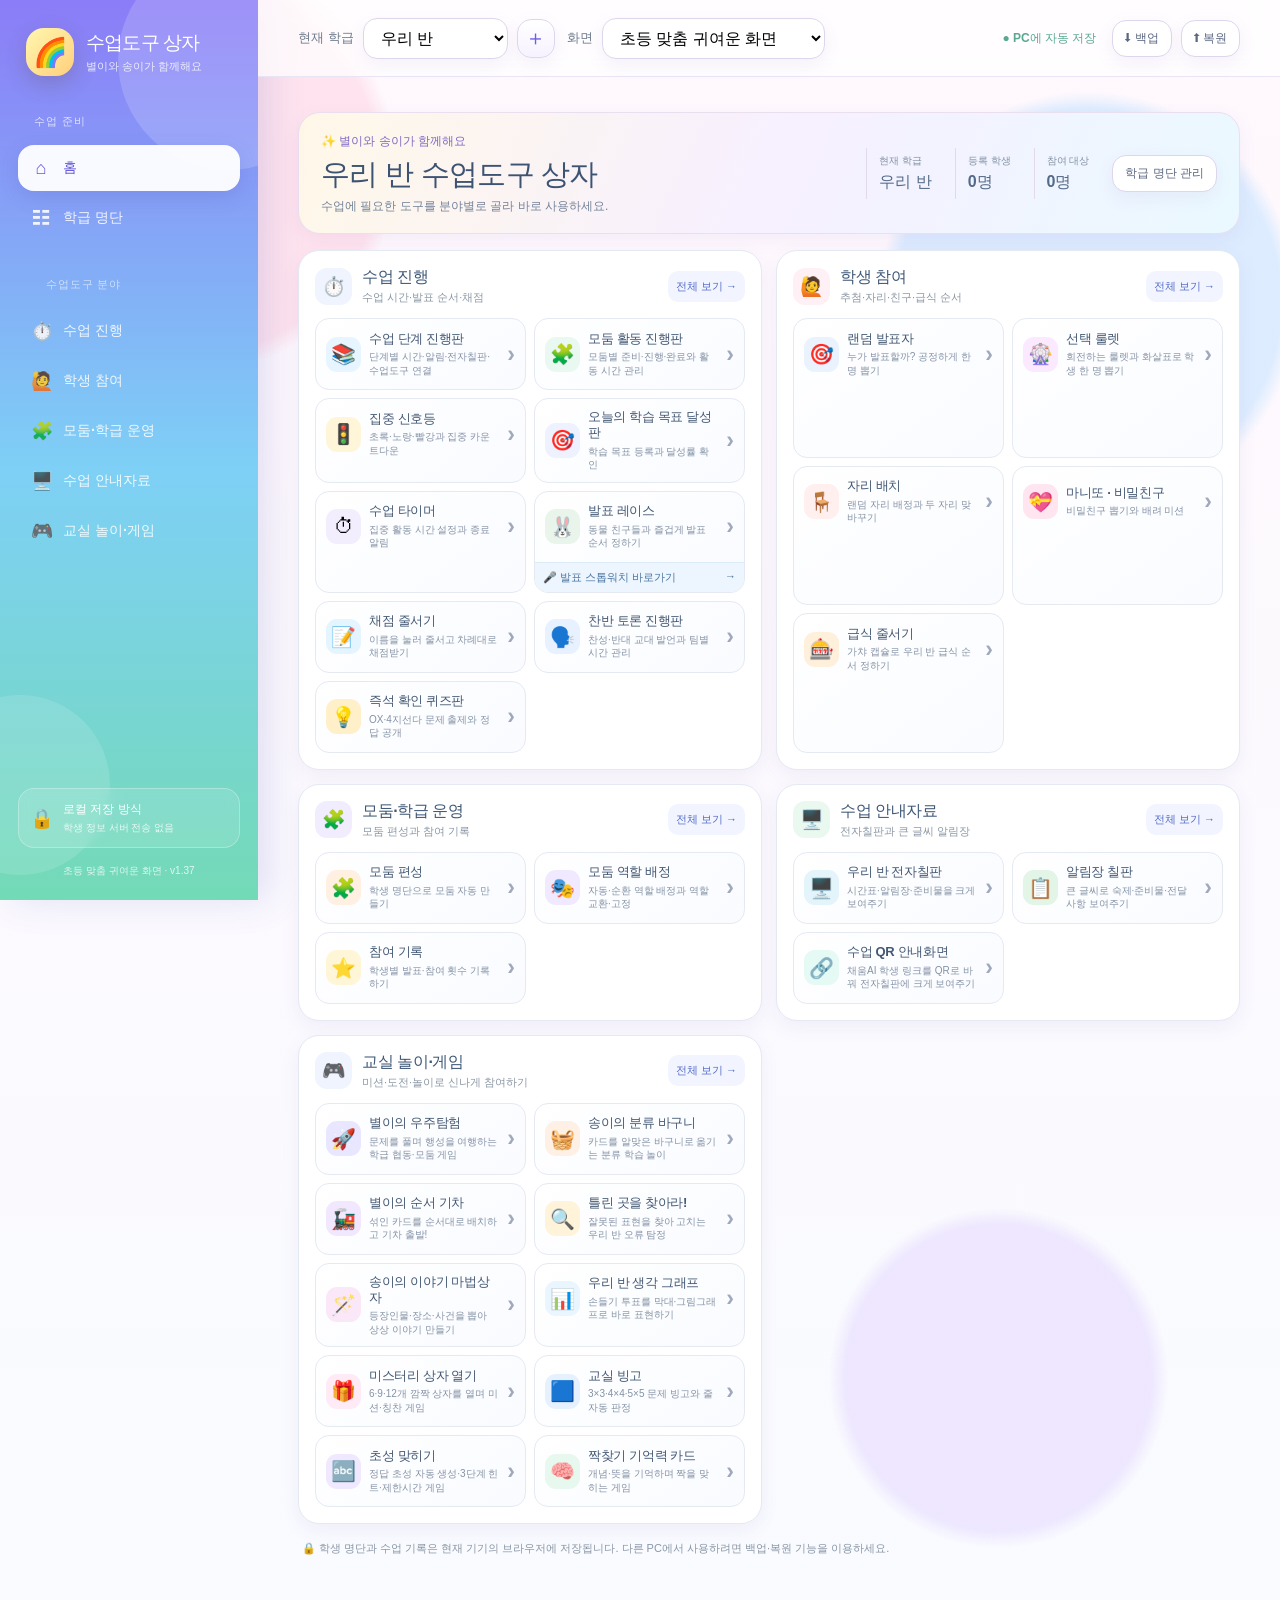
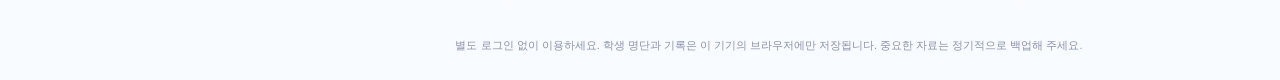
==== commit 5a737a06: "Load Songyi Treasure Hunt script and styles in classroom toolbox" ====
--- a/index.html
+++ b/index.html
@@ -28,6 +28,7 @@
   <link rel="stylesheet" href="./detective.css" />
   <link rel="stylesheet" href="./story.css" />
   <link rel="stylesheet" href="./opinion.css" />
+  <link rel="stylesheet" href="./treasure.css" />
   <script defer src="./roles.js"></script>
   <script defer src="./roulette.js"></script>
   <script defer src="./qrcode.min.js"></script>
@@ -48,6 +49,7 @@
   <script defer src="./detective.js"></script>
   <script defer src="./story.js"></script>
   <script defer src="./opinion.js"></script>
+  <script defer src="./treasure.js"></script>
   <script defer src="./app.js"></script>
 </head>
 <body>
@@ -71,7 +73,7 @@
             </nav>
       <div class="sidebar-foot">
         <div class="privacy-mini"><span class="privacy-lock">🔒</span><span><strong>로컬 저장 방식</strong><small>학생 정보 서버 전송 없음</small></span></div>
-        <span class="version" id="themeVersion">초등 맞춤 귀여운 화면 · v1.37</span>
+        <span class="version" id="themeVersion">초등 맞춤 귀여운 화면 · v1.38</span>
       </div>
     </aside>
     <div class="workarea">
--- a/treasure.css
+++ b/treasure.css
@@ -0,0 +1,83 @@
+/* 송이의 보물찾기 미션 — 초등학교 전자칠판 동화 지도 */
+.treasure-layout{display:grid;grid-template-columns:minmax(0,1.5fr) minmax(320px,1fr);align-items:start;gap:16px;max-width:1500px;margin:0 auto}
+.treasure-board{background:linear-gradient(155deg,#fffdf2,#eef8ff 59%,#fef0f8);border:2px solid #dddaef;border-radius:26px;overflow:hidden;box-shadow:0 12px 32px #8572a321;min-width:0}
+.treasure-hero{padding:23px 25px;display:flex;justify-content:space-between;gap:16px;align-items:center;background:radial-gradient(ellipse at 84% 15%,#fff3bc 0,transparent 43%),linear-gradient(120deg,#e6f5eb,#e7e4fd 65%,#f7e4f7)}
+.treasure-hero>div:first-child{min-width:0}.treasure-hero span{font-size:13px;color:#8664a4;font-weight:900}
+.treasure-hero h2{margin:7px 0;font-size:clamp(24px,2.9vw,38px);line-height:1.3;color:#614b8e;font-weight:950;overflow-wrap:anywhere}
+.treasure-hero p{margin:0;font-size:clamp(12px,1.25vw,16px);color:#71648e;font-weight:750;line-height:1.55}
+.treasure-mascot{font-size:clamp(40px,5vw,75px);filter:drop-shadow(0 8px 8px #88749c50);white-space:nowrap;animation:treasureFloat 2s ease-in-out infinite alternate}
+.treasure-stats{display:flex;justify-content:center;gap:8px;flex-wrap:wrap;padding:14px 10px}
+.treasure-stats span{font-size:12px;color:#655683;font-weight:850;background:#fff;border:1px solid #e9e1f1;border-radius:40px;padding:7px 12px}
+.treasure-stats strong{color:#9c65a6;font-weight:950}
+.treasure-map-wrapper{margin:0 16px 19px;padding:17px;border-radius:22px;border:3px solid #b6dfbb;background:radial-gradient(ellipse at 12% 70%,#e0f4bf 0,transparent 35%),radial-gradient(ellipse at 83% 24%,#d8eafc 0,transparent 38%),linear-gradient(135deg,#f2fae9,#f0fff1 48%,#f4fbff);position:relative;overflow:hidden}
+.treasure-map-wrapper::before{content:'✦    🌼        ✧     ☁️        ✧    🌷';position:absolute;left:6%;top:2%;font-size:21px;opacity:.38;letter-spacing:8px;pointer-events:none;white-space:nowrap}
+.treasure-map-heading{position:relative;display:flex;gap:7px;justify-content:space-between;align-items:center;flex-wrap:wrap;margin:0 0 15px}
+.treasure-map-heading strong{font-size:clamp(17px,1.9vw,24px);font-weight:950;color:#51765c}
+.treasure-map-heading span{font-size:12px;color:#7b7e62;font-weight:800}
+.treasure-grid{position:relative;display:grid;grid-template-columns:repeat(3,minmax(0,1fr));gap:13px}
+.treasure-tile{display:flex;flex-direction:column;justify-content:center;align-items:center;text-align:center;gap:6px;min-width:0;min-height:149px;position:relative;border:3px solid #dfc8a4;border-radius:21px;padding:12px 7px;cursor:pointer;color:#6d6082;background:linear-gradient(145deg,#fffef1,#fff4dc);box-shadow:0 7px 0 #dac5a4,0 12px 18px #8d8e8925;transition:transform .2s,box-shadow .2s,border-color .2s;touch-action:manipulation}
+.treasure-tile:nth-child(4n+2){background:linear-gradient(145deg,#f7faff,#e8f3ff);border-color:#b7cce6;box-shadow:0 7px 0 #b7cee4,0 12px 18px #8d8e8925}
+.treasure-tile:nth-child(4n+3){background:linear-gradient(145deg,#fff,#fff0fa);border-color:#e9c5dc;box-shadow:0 7px 0 #e1c3d7,0 12px 18px #8d8e8925}
+.treasure-tile:nth-child(4n+4){background:linear-gradient(145deg,#fff,#e9f9e9);border-color:#c0e1bf;box-shadow:0 7px 0 #bddcbe,0 12px 18px #8d8e8925}
+.treasure-tile:not(:disabled):hover{transform:translateY(-4px);border-color:#f4aa65;box-shadow:0 11px 0 #efd1a0,0 16px 24px #917c8438}
+.treasure-tile:not(:disabled):active{transform:translateY(2px);box-shadow:0 3px 0 #d0c5b8}
+.treasure-tile:focus-visible,.treasure-controls button:focus-visible,.treasure-mission button:focus-visible{outline:4px solid #7653d7;outline-offset:4px}
+.treasure-tile:disabled{cursor:default;opacity:1}
+.treasure-tile-active{border-color:#f3ad52!important;box-shadow:0 0 0 5px #ffe5a5,0 7px 0 #ecc38d!important}
+.treasure-tile-done{background:linear-gradient(130deg,#e7fbe8,#f9fff0)!important;border-color:#8bcaa6!important;box-shadow:0 7px 0 #aad8b8!important}
+.treasure-tile-locked{filter:saturate(.65);background:linear-gradient(130deg,#f5f1fa,#ede8f6)!important;border-color:#d2c7dc!important}
+.treasure-tile-final{border-color:#bca4f1!important;background:linear-gradient(130deg,#f5edff,#fff4d6)!important}
+.treasure-tile-final.treasure-tile-done{background:linear-gradient(130deg,#fef6b9,#e2fae9)!important;border-color:#f1c66f!important}
+.treasure-spot-badge{font-size:11px;color:#8c7795;font-weight:850;background:#fff9;border-radius:50px;padding:3px 8px}
+.treasure-spot-icon{font-size:clamp(35px,4.3vw,60px);line-height:1.2;filter:drop-shadow(0 6px 5px #928f9442)}
+.treasure-tile strong{font-size:clamp(13px,1.4vw,19px);font-weight:950;line-height:1.3;overflow-wrap:anywhere}
+.treasure-tile small{font-size:clamp(10px,.95vw,13px);color:#8d8097;font-weight:750;line-height:1.3}
+.treasure-map-foot{position:relative;margin:15px 3px 1px;font-size:12px;line-height:1.6;color:#72917e;font-weight:780;text-align:center}
+.treasure-message{margin:0 16px 16px;padding:15px;border:2px solid #dfd0ea;background:#fff5ff;color:#7c5992;text-align:center;border-radius:15px;font-size:clamp(14px,1.6vw,19px);font-weight:900;line-height:1.55}
+.treasure-victory{margin:0 16px 20px;border:3px solid #f2d682;background:linear-gradient(135deg,#fff9cc,#fbe8f4,#e5f8e9);border-radius:20px;padding:22px;text-align:center}
+.treasure-victory span{display:block;font-size:clamp(40px,5vw,70px);animation:treasureFloat 1.2s ease-in-out infinite alternate}
+.treasure-victory h3{margin:8px 0;font-size:clamp(22px,2.7vw,36px);font-weight:950;color:#7a5593}
+.treasure-victory p{font-size:clamp(14px,1.6vw,19px);line-height:1.6;font-weight:850;color:#665d83}
+.treasure-mission{min-height:365px;display:flex;flex-direction:column;gap:13px;border:2px solid #e6d9eb;border-radius:24px;background:linear-gradient(150deg,#fffdf6,#f7f3ff);box-shadow:0 9px 25px #9d87b322;padding:22px;min-width:0}
+.treasure-mission-idle{align-items:center;justify-content:center;text-align:center}
+.treasure-mission-idle>div{font-size:65px}
+.treasure-mission-idle h3{font-size:clamp(20px,2.3vw,28px);color:#6c5890;font-weight:950;margin:6px 0}
+.treasure-mission-idle p{font-size:15px;line-height:1.6;color:#897c99;font-weight:700;margin:0}
+.treasure-mission-head{display:flex;align-items:center;justify-content:space-between;gap:8px;flex-wrap:wrap}
+.treasure-mission-head strong{font-size:clamp(16px,1.7vw,23px);font-weight:950;color:#76578c}
+.treasure-question{border:3px dashed #eac38a;border-radius:18px;background:linear-gradient(145deg,#fffefb,#fff6e1);padding:21px 15px;text-align:center;min-height:175px;display:flex;flex-direction:column;align-items:center;justify-content:center;gap:16px}
+.treasure-question span{font-size:15px;font-weight:900;color:#af8a4d}
+.treasure-question p{font-size:clamp(22px,2.3vw,36px);line-height:1.45;font-weight:950;color:#524575;overflow-wrap:anywhere;white-space:pre-wrap;margin:0}
+.treasure-hint,.treasure-answer{border-radius:15px;padding:14px 16px;font-size:clamp(15px,1.7vw,21px);line-height:1.55;font-weight:900;overflow-wrap:anywhere}
+.treasure-hint{background:#fff6d2;color:#907131}
+.treasure-answer{background:#e6f9ed;color:#337a54}
+.treasure-mission-help{text-align:center;font-size:12px;line-height:1.6;color:#857d97;font-weight:780}
+.treasure-mission-actions{display:grid;grid-template-columns:repeat(2,minmax(0,1fr));gap:9px;margin-top:auto}
+.treasure-mission-actions .btn{min-height:52px;font-size:13px;font-weight:900;padding:8px 7px;white-space:normal}
+.treasure-controls{grid-column:1/-1;display:flex;flex-wrap:wrap;justify-content:center;gap:9px;background:#fff;border:1px solid #e7dded;padding:14px;border-radius:17px}
+.treasure-controls .btn{min-height:43px;font-size:13px;font-weight:900}
+.treasure-controls .btn:disabled{opacity:.42;cursor:not-allowed}
+.treasure-editor{grid-column:1/-1}
+.treasure-editor h2{color:#695688;font-size:21px;margin:0 0 9px}
+.treasure-editor-help{color:#8b8198;line-height:1.65;font-size:13px;margin:8px 0 15px}
+.treasure-editor label{font-size:14px;font-weight:850;color:#6c5c83;display:grid;gap:7px;margin:14px 0}
+.treasure-editor input,.treasure-editor select,.treasure-editor textarea{width:100%;min-width:0;font-weight:550}
+.treasure-preset-row{display:flex;gap:10px;align-items:end;flex-wrap:wrap}
+.treasure-preset-row label{flex:1 1 240px;max-width:460px}
+.treasure-questions-input{min-height:260px;resize:vertical;line-height:1.75;font-family:ui-monospace,SFMono-Regular,Consolas,monospace;font-size:14px}
+.treasure-editor-actions{display:flex;gap:9px;flex-wrap:wrap;margin-top:14px}
+.treasure-privacy{grid-column:1/-1;text-align:center;color:#857c96;font-size:12px;line-height:1.5}
+.treasure-full-head{display:flex;justify-content:space-between;align-items:center;gap:10px;color:#655487;font-weight:900;font-size:19px;grid-column:1/-1}
+body.treasure-fullscreen .sidebar,body.treasure-fullscreen .topbar,body.treasure-fullscreen .main-footer{display:none!important}
+body.treasure-fullscreen .app-shell{display:block}
+body.treasure-fullscreen .workarea{margin:0;min-height:100vh}
+body.treasure-fullscreen #content{max-width:none;padding:15px 19px 24px}
+body.treasure-fullscreen .treasure-layout{max-width:none}
+body.treasure-fullscreen .treasure-map-wrapper{padding:14px}
+body.treasure-fullscreen .treasure-tile{min-height:clamp(115px,16vh,190px)}
+body.treasure-fullscreen .treasure-mission{min-height:clamp(350px,65vh,850px)}
+body.treasure-fullscreen .treasure-controls{position:sticky;bottom:0;z-index:45;box-shadow:0 -8px 26px #71659c2d;background:#fffc;backdrop-filter:blur(8px)}
+@keyframes treasureFloat{from{transform:translateY(-4px) rotate(-4deg)}to{transform:translateY(5px) rotate(4deg)}}
+@media(max-width:1120px){.treasure-layout{grid-template-columns:1fr}.treasure-board{grid-column:1}.treasure-mission{grid-column:1;min-height:290px}.treasure-controls{grid-column:1}.treasure-hero h2{font-size:clamp(24px,4vw,38px)}}
+@media(max-width:640px){.treasure-hero{padding:16px}.treasure-mascot{font-size:42px}.treasure-stats{gap:5px}.treasure-stats span{font-size:10px;padding:5px 8px}.treasure-map-wrapper{margin:0 9px 12px;padding:11px}.treasure-grid{gap:9px}.treasure-tile{min-height:120px;padding:8px 4px;border-width:2px;border-radius:16px}.treasure-spot-icon{font-size:36px}.treasure-tile strong{font-size:12px}.treasure-tile small,.treasure-spot-badge{font-size:9px}.treasure-map-heading span{font-size:10px}.treasure-mission{padding:13px;min-height:265px}.treasure-question{padding:15px 10px;min-height:145px}.treasure-question p{font-size:clamp(20px,5vw,29px)}.treasure-mission-actions{gap:6px}.treasure-mission-actions .btn{font-size:11px;min-height:45px}.treasure-controls .btn{flex:1 1 42%;font-size:11px;padding:7px 5px}body.treasure-fullscreen #content{padding:7px 7px 20px}}
+@media(prefers-reduced-motion:reduce){.treasure-mascot,.treasure-victory span{animation:none!important}.treasure-tile{transition:none!important}}
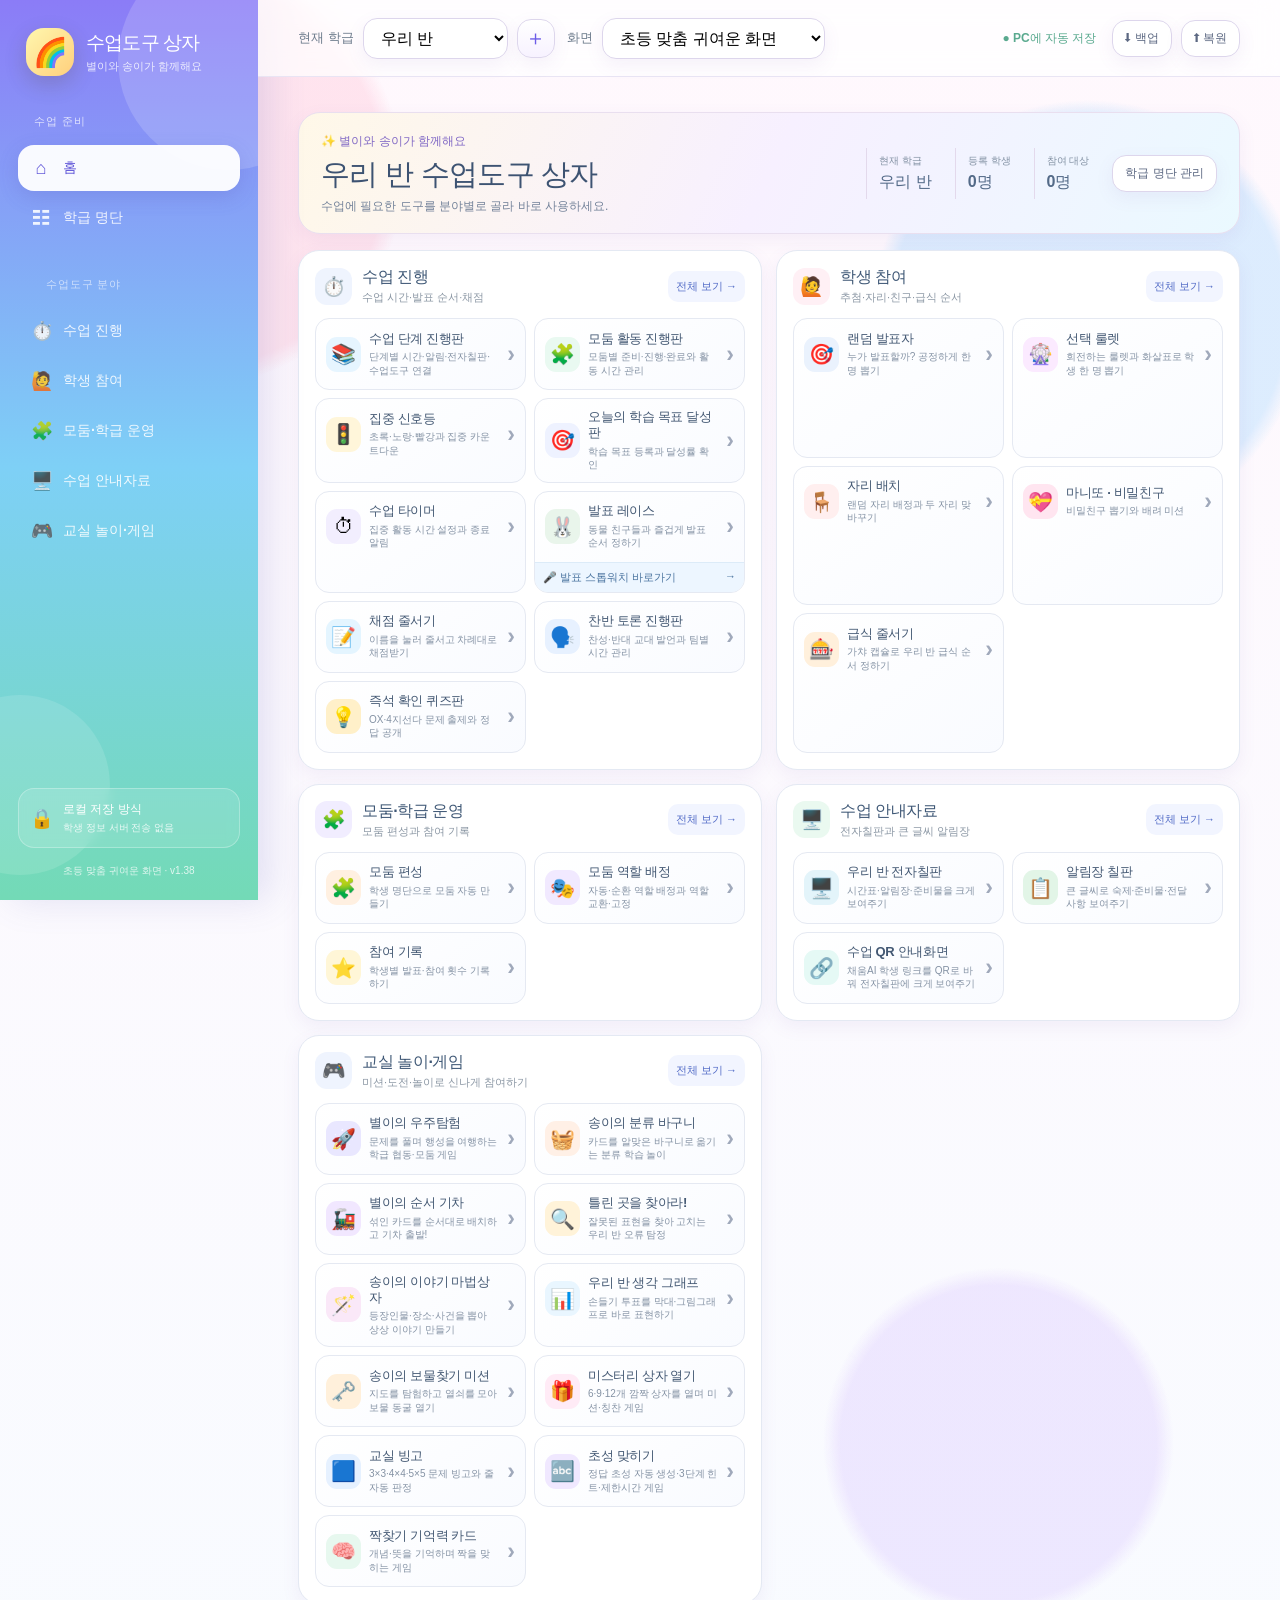
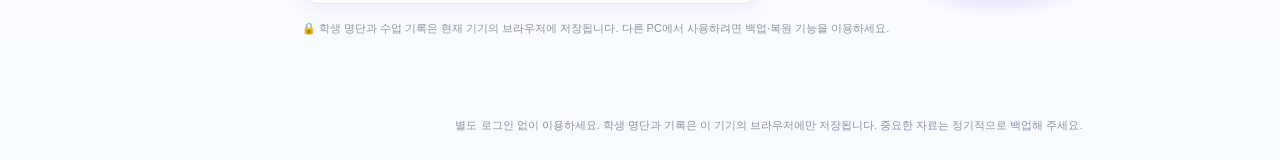
==== commit 38a537b3: "Load Numbers Wizard game styles and script in existing classroom toolbox" ====
--- a/index.html
+++ b/index.html
@@ -29,6 +29,7 @@
   <link rel="stylesheet" href="./story.css" />
   <link rel="stylesheet" href="./opinion.css" />
   <link rel="stylesheet" href="./treasure.css" />
+  <link rel="stylesheet" href="./number.css" />
   <script defer src="./roles.js"></script>
   <script defer src="./roulette.js"></script>
   <script defer src="./qrcode.min.js"></script>
@@ -50,6 +51,7 @@
   <script defer src="./story.js"></script>
   <script defer src="./opinion.js"></script>
   <script defer src="./treasure.js"></script>
+  <script defer src="./number.js"></script>
   <script defer src="./app.js"></script>
 </head>
 <body>
@@ -73,7 +75,7 @@
             </nav>
       <div class="sidebar-foot">
         <div class="privacy-mini"><span class="privacy-lock">🔒</span><span><strong>로컬 저장 방식</strong><small>학생 정보 서버 전송 없음</small></span></div>
-        <span class="version" id="themeVersion">초등 맞춤 귀여운 화면 · v1.38</span>
+        <span class="version" id="themeVersion">초등 맞춤 귀여운 화면 · v1.39</span>
       </div>
     </aside>
     <div class="workarea">
--- a/number.css
+++ b/number.css
@@ -0,0 +1,74 @@
+/* ⑧ 숫자 마법사 — 초등학교 전자칠판 수학 마법 카드 */
+.number-layout{display:grid;gap:15px;max-width:1430px;margin:0 auto}
+.number-board{overflow:hidden;border:2px solid #ded8f0;border-radius:27px;background:linear-gradient(140deg,#fffcf3,#f2f5ff 58%,#fff1f9);box-shadow:0 12px 34px #8b76aa24}
+.number-hero{padding:27px 31px;display:flex;align-items:center;justify-content:space-between;gap:14px;background:radial-gradient(ellipse at 85% 12%,#fff4b8,transparent 46%),linear-gradient(115deg,#e8e3ff,#e6f7ef 65%,#fce8fa)}
+.number-hero>div:first-child{min-width:0}.number-hero span{color:#9970a7;font-size:13px;font-weight:900}
+.number-hero h2{font-size:clamp(30px,4vw,51px);font-weight:950;color:#604e94;line-height:1.2;margin:7px 0 10px}
+.number-hero p{font-size:clamp(13px,1.5vw,18px);color:#70638b;font-weight:800;line-height:1.55;margin:0}
+.number-hero-mascot{font-size:clamp(42px,7vw,92px);filter:drop-shadow(0 7px 7px #8f76a351);white-space:nowrap;animation:numberFloat 2.1s ease-in-out infinite alternate}
+.number-target{display:flex;align-items:center;justify-content:center;gap:14px;flex-wrap:wrap;padding:22px;color:#68547f}
+.number-target>span{font-size:clamp(18px,2.2vw,28px);font-weight:950}
+.number-target>strong{min-width:115px;text-align:center;padding:10px 32px;border-radius:24px;background:linear-gradient(135deg,#fff5cf,#ffdf7a);border:3px solid #e4bb59;color:#855c85;font-size:clamp(40px,5vw,72px);line-height:1.1;font-weight:950;box-shadow:0 8px 0 #e9d090}
+.number-target>small{font-size:13px;font-weight:900;color:#8977a0;background:#fff9;border:1px solid #ece2f2;border-radius:30px;padding:9px 12px}
+.number-rules{margin:0 20px 12px;padding:11px 16px;border-radius:14px;text-align:center;background:#f6edff;border:1px solid #e3d4f9;color:#6b5884;font-size:14px;font-weight:850;line-height:1.6}
+.number-play{margin:0 20px 18px;padding:22px 17px;border:3px dashed #c8b5e9;border-radius:22px;background:linear-gradient(155deg,#fffefb,#f6faff)}
+.number-play-top{display:flex;justify-content:space-between;align-items:center;flex-wrap:wrap;gap:8px;color:#725e96;margin:0 0 22px}
+.number-play-top strong{font-size:clamp(18px,2vw,27px);font-weight:950}
+.number-play-top span{font-size:13px;font-weight:850;color:#9283a6}
+.number-cards{display:flex;flex-wrap:wrap;justify-content:center;align-items:stretch;gap:14px;min-height:170px}
+.number-card{display:flex;flex-direction:column;align-items:center;justify-content:center;gap:5px;min-width:125px;flex:0 1 190px;min-height:165px;border:4px solid #dcc5fa;border-radius:22px;background:linear-gradient(145deg,#fff,#faf0ff);padding:15px 11px;color:#625092;cursor:pointer;box-shadow:0 10px 0 #dbceee,0 15px 23px #8772a127;touch-action:manipulation;transition:transform .18s,border-color .18s}
+.number-card:nth-child(3n+2){border-color:#f0d091;background:linear-gradient(145deg,#fff,#fff4da);box-shadow:0 10px 0 #efdbb1,0 15px 23px #8772a127}
+.number-card:nth-child(3n+3){border-color:#b8ddce;background:linear-gradient(145deg,#fff,#eafaed);box-shadow:0 10px 0 #c7e3d0,0 15px 23px #8772a127}
+.number-card:not(:disabled):hover{transform:translateY(-4px)}
+.number-card-selected,.number-card:nth-child(3n+2).number-card-selected,.number-card:nth-child(3n+3).number-card-selected{border-color:#eaa65a;background:#fff8b5;box-shadow:0 0 0 5px #ffedaa,0 10px 0 #e7c87a}
+.number-card:disabled{cursor:default;opacity:1}
+.number-card:focus-visible,.number-op:focus-visible{outline:4px solid #7852d0;outline-offset:4px}
+.number-card-star{font-size:22px;color:#c7a3df;line-height:1}
+.number-card>strong{font-weight:950;font-size:clamp(40px,4.6vw,63px);line-height:1.1}
+.number-card>small{color:#9886a7;line-height:1.45;font-size:clamp(10px,1.2vw,13px);font-weight:700;max-width:100%;overflow-wrap:anywhere;white-space:normal;text-align:center}
+.number-operators{display:flex;justify-content:center;gap:13px;flex-wrap:wrap;margin:26px 0 17px}
+.number-op{height:76px;min-width:76px;display:grid;place-content:center;border-radius:22px;background:linear-gradient(145deg,#ece5ff,#d5cbfa);border:3px solid #b7a4ec;color:#654d99;font-size:clamp(30px,3.1vw,47px);font-weight:950;box-shadow:0 7px 0 #b7ace0;cursor:pointer;touch-action:manipulation}
+.number-op:nth-child(2){background:linear-gradient(145deg,#ffeff0,#ffdfe3);border-color:#efb9c4;color:#a56c82;box-shadow:0 7px 0 #e0b4bc}
+.number-op:nth-child(3){background:linear-gradient(145deg,#fff9e0,#ffe7ad);border-color:#e7cd8e;color:#956f40;box-shadow:0 7px 0 #e3cb92}
+.number-op:nth-child(4){background:linear-gradient(145deg,#e8fcf4,#cdefd7);border-color:#b6dbc6;color:#477e63;box-shadow:0 7px 0 #b2d6c0}
+.number-op:not(:disabled):hover{transform:translateY(-3px)}
+.number-op:disabled{opacity:.45;cursor:not-allowed;box-shadow:0 4px 0 #c8c3d4}
+.number-pick-info{text-align:center;margin:3px 5px 0;color:#806f9e;font-size:14px;font-weight:850;line-height:1.5}
+.number-feedback,.number-hint,.number-answer,.number-fail{margin:10px 20px 20px;padding:15px 18px;font-size:clamp(15px,1.7vw,23px);font-weight:850;text-align:center;line-height:1.65;border-radius:15px;overflow-wrap:anywhere}
+.number-feedback{background:#eef3ff;color:#62599a}
+.number-feedback-success{background:#e1f9ec;color:#377c57}
+.number-feedback-fail,.number-fail{background:#fff0df;color:#90643d}
+.number-hint{background:#fff7d5;color:#896d3c}
+.number-answer{background:#eef4ff;color:#53699a}
+.number-answer strong{display:block;font-size:clamp(16px,2vw,25px);margin-bottom:8px}
+.number-answer p{margin:0;font-size:clamp(14px,1.7vw,20px)}
+.number-victory{margin:18px 20px 23px;padding:24px;border:3px solid #f6d775;border-radius:23px;text-align:center;background:linear-gradient(120deg,#fff8cc,#ffe6f3,#e4f8ed)}
+.number-victory span{display:block;font-size:clamp(42px,6vw,79px);animation:numberFloat 1.2s ease-in-out infinite alternate}
+.number-victory h3{font-size:clamp(27px,3.8vw,45px);color:#8261a4;font-weight:950;margin:8px 0}
+.number-victory p{font-size:clamp(15px,2vw,23px);color:#6c6189;font-weight:850}
+.number-controls{display:flex;justify-content:center;flex-wrap:wrap;gap:9px;background:#fff;border:1px solid #e3d9e9;border-radius:17px;padding:14px;box-shadow:0 5px 20px #8a7d9f1e}
+.number-controls .btn{min-height:44px;font-size:13px;font-weight:900}
+.number-controls .btn:disabled{opacity:.46;cursor:not-allowed}
+.number-editor h2{font-size:22px;color:#695886;margin:0 0 12px}
+.number-editor p{color:#82798e;font-size:13px;line-height:1.65}
+.number-editor label{display:grid;gap:7px;font-size:14px;font-weight:850;color:#6f608a;margin:12px 0}
+.number-editor input,.number-editor select{width:100%;min-width:0;font-weight:500}
+.number-examples{display:flex;gap:10px;flex-wrap:wrap;align-items:end}
+.number-examples label{flex:1 1 220px;max-width:440px}
+.number-editor-grid{display:grid;grid-template-columns:1fr 1fr;gap:15px}
+.number-editor-help{margin:10px 0}
+.number-editor-actions{display:flex;gap:10px;flex-wrap:wrap;margin-top:16px}
+.number-privacy{text-align:center;color:#847990;font-size:12px;line-height:1.6}
+.number-full-head{display:flex;align-items:center;justify-content:space-between;gap:10px;color:#67548c;font-size:19px;font-weight:950}
+body.number-fullscreen .sidebar,body.number-fullscreen .topbar,body.number-fullscreen .main-footer{display:none!important}
+body.number-fullscreen .app-shell{display:block}
+body.number-fullscreen .workarea{margin:0;min-height:100vh}
+body.number-fullscreen #content{max-width:none;padding:14px 19px 28px}
+body.number-fullscreen .number-layout{max-width:none}
+body.number-fullscreen .number-card{flex-basis:220px;min-height:210px}
+body.number-fullscreen .number-card>strong{font-size:clamp(48px,5.8vw,83px)}
+body.number-fullscreen .number-operators .number-op{height:92px;min-width:92px}
+body.number-fullscreen .number-controls{position:sticky;bottom:0;z-index:70;box-shadow:0 -9px 25px #77719f28;background:#fffc;backdrop-filter:blur(12px)}
+@keyframes numberFloat{from{transform:translateY(-4px) rotate(-4deg)}to{transform:translateY(6px) rotate(4deg)}}
+@media(max-width:750px){.number-hero{padding:17px 15px}.number-hero-mascot{font-size:46px}.number-target{padding:15px;gap:7px}.number-target>small{width:100%;text-align:center}.number-play{margin:0 10px 14px;padding:13px 8px}.number-cards{gap:9px}.number-card{min-width:92px;flex:1 1 40%;min-height:130px;padding:10px 6px}.number-card>strong{font-size:42px}.number-op{min-width:57px;height:60px;border-radius:16px;font-size:32px}.number-operators{gap:8px;margin:20px 0 14px}.number-controls .btn{flex:1 1 41%;font-size:11px;padding:8px 5px}.number-editor-grid{grid-template-columns:1fr}.number-rules{font-size:12px;margin:0 10px 12px}body.number-fullscreen #content{padding:8px 8px 20px}body.number-fullscreen .number-card{flex:1 1 40%;min-height:140px}body.number-fullscreen .number-card>strong{font-size:45px}body.number-fullscreen .number-operators .number-op{min-width:57px;height:60px}}
+@media(prefers-reduced-motion:reduce){.number-hero-mascot,.number-victory span{animation:none!important}.number-card{transition:none!important}}
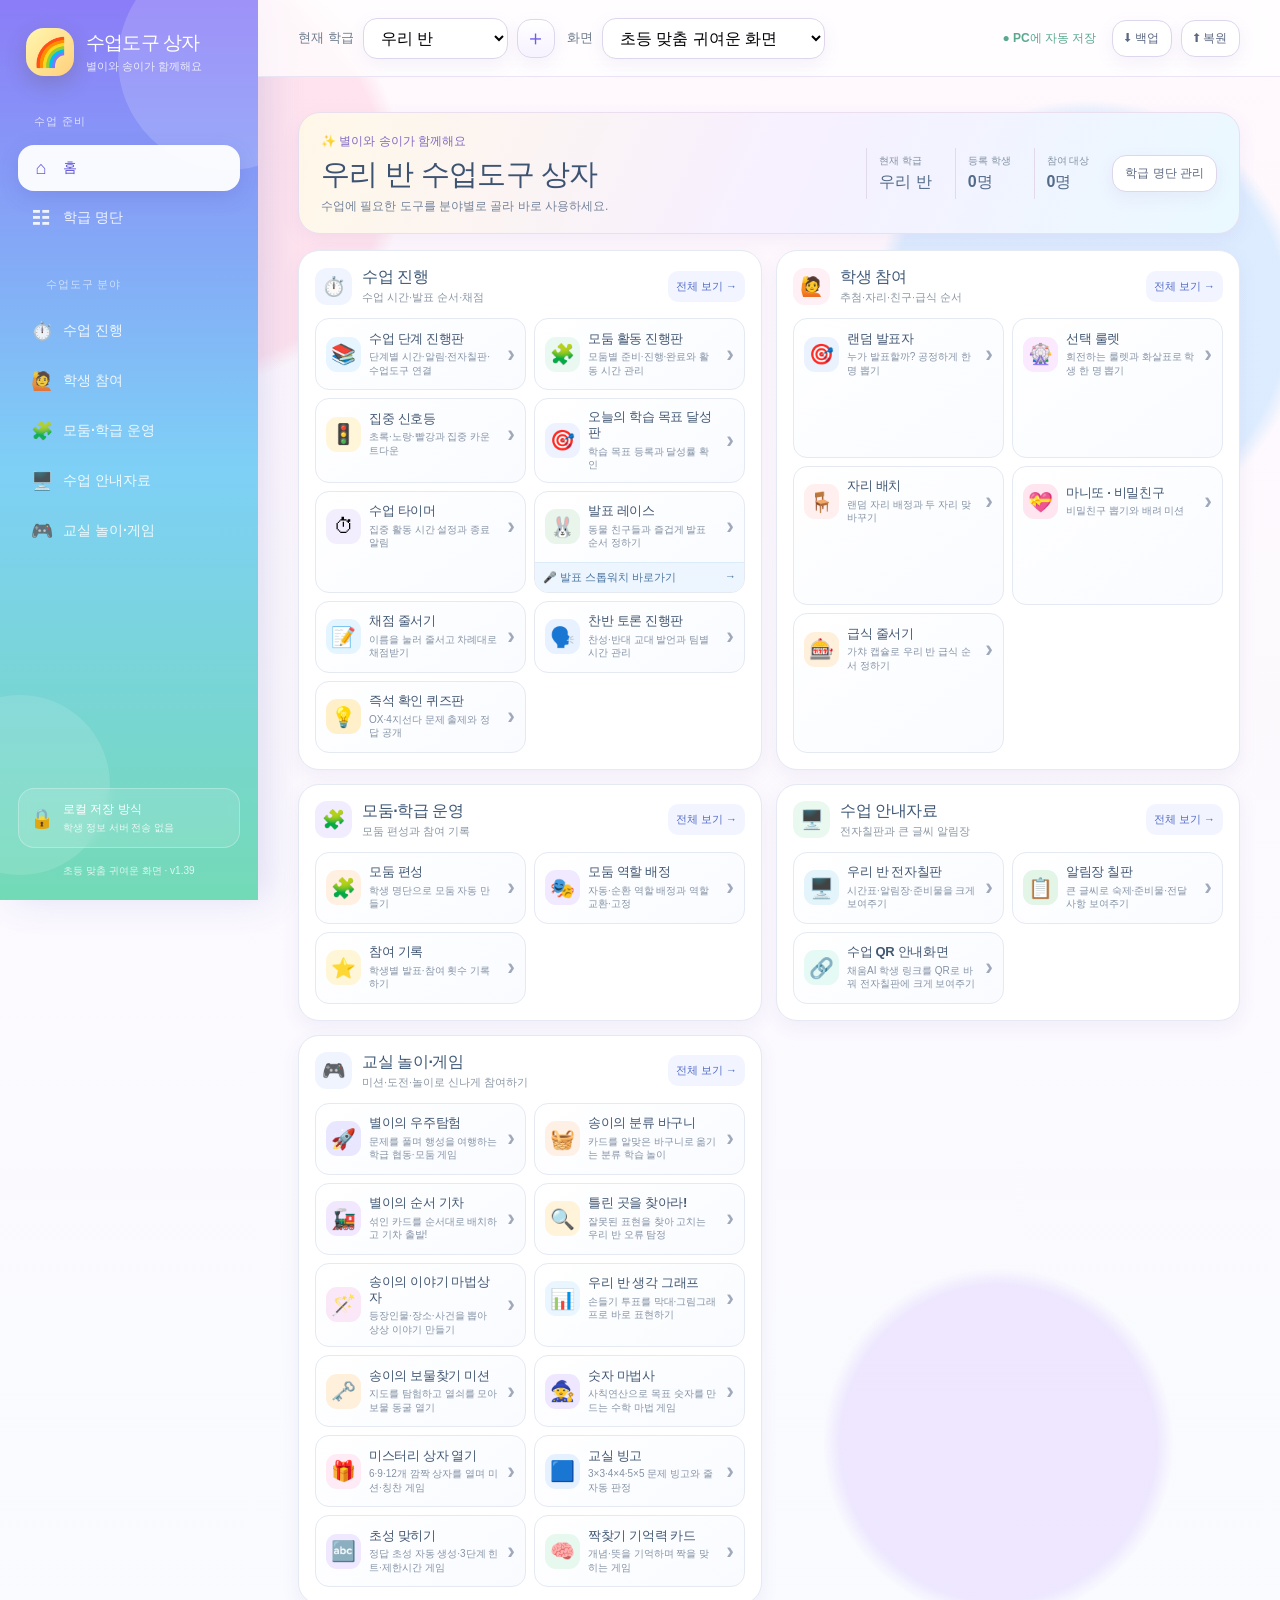
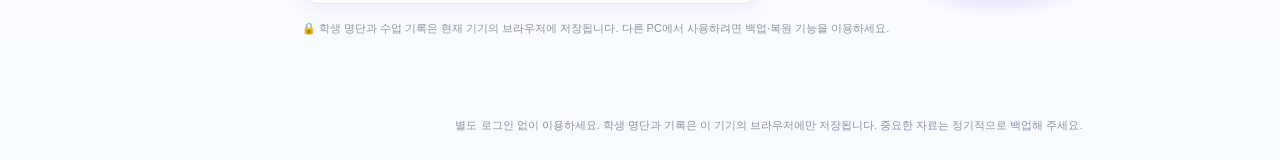
==== commit a6afaadf: "Load charades game styles and script in existing classroom toolbox" ====
--- a/index.html
+++ b/index.html
@@ -30,6 +30,7 @@
   <link rel="stylesheet" href="./opinion.css" />
   <link rel="stylesheet" href="./treasure.css" />
   <link rel="stylesheet" href="./number.css" />
+  <link rel="stylesheet" href="./charades.css" />
   <script defer src="./roles.js"></script>
   <script defer src="./roulette.js"></script>
   <script defer src="./qrcode.min.js"></script>
@@ -52,6 +53,7 @@
   <script defer src="./opinion.js"></script>
   <script defer src="./treasure.js"></script>
   <script defer src="./number.js"></script>
+  <script defer src="./charades.js"></script>
   <script defer src="./app.js"></script>
 </head>
 <body>
@@ -75,7 +77,7 @@
             </nav>
       <div class="sidebar-foot">
         <div class="privacy-mini"><span class="privacy-lock">🔒</span><span><strong>로컬 저장 방식</strong><small>학생 정보 서버 전송 없음</small></span></div>
-        <span class="version" id="themeVersion">초등 맞춤 귀여운 화면 · v1.39</span>
+        <span class="version" id="themeVersion">초등 맞춤 귀여운 화면 · v1.40</span>
       </div>
     </aside>
     <div class="workarea">
--- a/charades.css
+++ b/charades.css
@@ -0,0 +1,83 @@
+/* 별이와 송이 수업도구 — ⑨ 몸으로 표현해요! 초등 전자칠판 몸짓 놀이 */
+.charades-layout{display:grid;max-width:1440px;margin:0 auto;gap:16px}
+.charades-board{background:linear-gradient(145deg,#fffbf2,#f1f7ff 64%,#fff0fb);border:2px solid #e2d9ef;border-radius:26px;overflow:hidden;box-shadow:0 12px 32px #867aaa26}
+.charades-hero{display:flex;align-items:center;justify-content:space-between;gap:12px;background:radial-gradient(ellipse at 86% 6%,#ffedb9 0%,transparent 46%),linear-gradient(120deg,#e6e2ff,#e0f5e9 66%,#f9e2f1);padding:26px 30px}
+.charades-hero>div:first-child{min-width:0}.charades-hero span{font-size:13px;font-weight:900;color:#9a69a3}
+.charades-hero h2{font-size:clamp(29px,4vw,49px);font-weight:950;line-height:1.2;color:#61508f;margin:8px 0}
+.charades-hero p{font-size:clamp(14px,1.5vw,19px);font-weight:800;color:#7e6c91;line-height:1.55;margin:0}
+.charades-mascot{font-size:clamp(42px,6.9vw,82px);line-height:1.2;filter:drop-shadow(0 8px 7px #967fa846);white-space:nowrap;animation:charadesBob 2s ease-in-out infinite alternate}
+.charades-metadata{display:flex;justify-content:center;flex-wrap:wrap;gap:8px;padding:15px 12px}
+.charades-metadata span{color:#726089;font-size:13px;font-weight:900;background:#fff;border:1px solid #e7deec;border-radius:99px;padding:7px 12px}
+.charades-clock{margin:6px 21px 15px;padding:17px 20px;display:flex;gap:12px;justify-content:center;align-items:center;flex-wrap:wrap;border:2px solid #c9d9ef;border-radius:20px;background:linear-gradient(115deg,#eaf3ff,#f4eaff)}
+.charades-clock>span{font-size:clamp(19px,2.3vw,27px);font-weight:950;color:#74608d}
+.charades-clock>strong{font-size:clamp(40px,6vw,80px);font-weight:950;color:#64539e;line-height:1.1;font-variant-numeric:tabular-nums}
+.charades-time-track{width:100%;height:15px;background:#e2ddef;border-radius:99px;overflow:hidden}
+.charades-time-track span{display:block;height:100%;border-radius:99px;background:linear-gradient(90deg,#9fd1bb,#8cb7ee,#bf9ae3);transition:width .25s linear}
+.charades-clock-urgent{border-color:#f5b4a7;background:#fff0eb}
+.charades-clock-urgent>strong{color:#cf5c50;animation:charadesPulse .8s ease-in-out infinite alternate}
+.charades-clock-urgent .charades-time-track span{background:#e67c70}
+.charades-prompt{margin:0 22px 22px;padding:22px 18px;border:3px dashed #e8bdce;border-radius:23px;background:#fffdfa;text-align:center;min-height:270px;display:flex;flex-direction:column;justify-content:center;align-items:center;gap:11px}
+.charades-prompt-label{font-size:clamp(18px,2.2vw,26px);font-weight:950;color:#9872a0;margin:0}
+.charades-hidden-word,.charades-visible-word{min-height:125px;width:min(930px,100%);display:flex;flex-direction:column;align-items:center;justify-content:center;text-align:center;border-radius:20px;padding:18px;font-weight:950;line-height:1.35;overflow-wrap:anywhere}
+.charades-hidden-word{border:3px dashed #b5bad4;background:linear-gradient(130deg,#f3f0fa,#e7ecf7);color:#817f9c;font-size:clamp(28px,4vw,49px)}
+.charades-hidden-word small{font-size:clamp(12px,1.4vw,18px);font-weight:750;margin-top:8px}
+.charades-visible-word{border:3px solid #ecc784;background:linear-gradient(130deg,#fff8d6,#ffe9f2,#e6f7eb);font-size:clamp(34px,5vw,71px);color:#5a4d8e;animation:charadesReveal .45s ease-out}
+.charades-prompt-actions{display:flex;justify-content:center;flex-wrap:wrap;gap:9px}
+.charades-prompt-actions .btn{font-size:clamp(14px,1.7vw,20px);font-weight:950;min-height:52px}
+.charades-prompt-help{font-size:13px;color:#8c8398;line-height:1.65;margin:0;max-width:650px}
+.charades-notice{margin:0 22px 20px;padding:13px 17px;text-align:center;background:#e9f7ed;color:#568365;border-radius:14px;font-size:clamp(15px,1.8vw,23px);font-weight:900;line-height:1.5}
+.charades-finish{margin:0 22px 25px;text-align:center;border:3px solid #f3d181;background:linear-gradient(130deg,#fff9d2,#fce5f6,#e5f8ee);border-radius:21px;padding:27px 20px}
+.charades-finish span{font-size:clamp(47px,7vw,88px);display:block;animation:charadesBob 1.3s ease-in-out infinite alternate}
+.charades-finish h3{font-size:clamp(27px,3.6vw,43px);color:#7b609b;font-weight:950;margin:9px 0}
+.charades-finish p{font-size:clamp(17px,2.2vw,26px);color:#776684;font-weight:850}
+.charades-scoreboard{border:2px solid #e1d7ed;border-radius:22px;background:#fff;box-shadow:0 7px 24px #8e7fb21b;padding:18px}
+.charades-score-head{display:flex;justify-content:space-between;gap:10px;align-items:center;flex-wrap:wrap;margin-bottom:15px}
+.charades-score-head h3{font-size:21px;color:#635387;font-weight:950;margin:0}
+.charades-score-head span{font-size:12px;color:#877d98;font-weight:750}
+.charades-score-grid{display:grid;grid-template-columns:repeat(4,minmax(0,1fr));gap:13px}
+.charades-score-grid-1{grid-template-columns:1fr}
+.charades-score-grid-2{grid-template-columns:repeat(2,minmax(0,1fr))}
+.charades-score-grid-3{grid-template-columns:repeat(3,minmax(0,1fr))}
+.charades-score-card{border:2px solid #dbcae9;background:linear-gradient(135deg,#fff,#f6f0ff);border-radius:20px;padding:13px;min-width:0;display:flex;flex-direction:column;align-items:center;justify-content:center;gap:7px}
+.charades-score-card:nth-child(4n+2){border-color:#c8e7d6;background:linear-gradient(135deg,#fff,#effcf5)}
+.charades-score-card:nth-child(4n+3){border-color:#f5d8b4;background:linear-gradient(135deg,#fff,#fff4e4)}
+.charades-score-card:nth-child(4n+4){border-color:#bfd7fa;background:linear-gradient(135deg,#fff,#eef6ff)}
+.charades-score-current{box-shadow:0 0 0 4px #ffe7a8;outline:2px solid #f3ca77}
+.charades-score-card strong{font-size:clamp(15px,1.6vw,22px);font-weight:950;color:#6b598b;overflow-wrap:anywhere;text-align:center}
+.charades-score-card>span{font-weight:950;font-size:clamp(28px,3vw,44px);color:#6551a1}
+.charades-score-actions{display:flex;gap:7px}
+.charades-score-actions .btn{font-size:16px;font-weight:900;min-width:44px;min-height:37px}
+.charades-score-actions .btn:disabled{opacity:.4}
+.charades-controls{display:flex;justify-content:center;gap:9px;align-items:center;flex-wrap:wrap;background:#fff;border:1px solid #e6dcea;border-radius:17px;padding:15px;box-shadow:0 6px 22px #88789d18}
+.charades-controls .btn{min-height:48px;font-size:13px;font-weight:900}
+.charades-controls .btn:disabled{opacity:.43;cursor:not-allowed}
+.charades-editor h2{font-size:22px;font-weight:950;color:#66548d;margin:0 0 11px}
+.charades-editor h3{font-size:18px;font-weight:950;color:#67538d;margin:21px 0 9px}
+.charades-editor p{font-size:13px;font-weight:700;color:#877f94;line-height:1.6;margin:8px 0}
+.charades-editor label{display:grid;gap:7px;font-size:13px;font-weight:900;color:#746487}
+.charades-editor input,.charades-editor select,.charades-editor textarea{width:100%;min-width:0;font-weight:500}
+.charades-editor-grid{display:grid;grid-template-columns:2fr 1fr 1fr;gap:11px;margin:15px 0}
+.charades-team-names{display:grid;grid-template-columns:repeat(4,minmax(0,1fr));gap:10px}
+.charades-editor-pools{display:grid;grid-template-columns:repeat(2,minmax(0,1fr));gap:11px}
+.charades-editor-pools details{border:1px solid #e6ddef;border-radius:14px;padding:12px;background:#fdfbff}
+.charades-editor-pools summary{font-weight:900;color:#78628b;cursor:pointer;padding:5px 0}
+.charades-editor-pools textarea{margin-top:9px;resize:vertical;min-height:200px;line-height:1.6;font-size:13px}
+.charades-editor-actions{display:flex;flex-wrap:wrap;gap:10px;margin-top:17px}
+.charades-editor-actions .btn{font-weight:850;font-size:13px}
+.charades-foot{text-align:center;font-size:12px;color:#857a93}
+.charades-full-head{display:flex;justify-content:space-between;align-items:center;gap:12px;font-size:19px;font-weight:900;color:#705c92}
+body.charades-fullscreen .sidebar,body.charades-fullscreen .topbar,body.charades-fullscreen .main-footer{display:none!important}
+body.charades-fullscreen .app-shell{display:block}
+body.charades-fullscreen .workarea{margin:0;min-height:100vh}
+body.charades-fullscreen #content{max-width:none;padding:13px 19px 25px}
+body.charades-fullscreen .charades-layout{max-width:none}
+body.charades-fullscreen .charades-hidden-word,body.charades-fullscreen .charades-visible-word{min-height:clamp(160px,27vh,340px)}
+body.charades-fullscreen .charades-visible-word{font-size:clamp(45px,6vw,94px)}
+body.charades-fullscreen .charades-scoreboard{padding:12px}
+body.charades-fullscreen .charades-controls{position:sticky;bottom:0;z-index:65;background:#fffc;backdrop-filter:blur(9px);box-shadow:0 -7px 28px #7369a51b}
+@keyframes charadesBob{from{transform:translateY(-5px) rotate(-3deg)}to{transform:translateY(6px) rotate(4deg)}}
+@keyframes charadesPulse{from{transform:scale(1)}to{transform:scale(1.045)}}
+@keyframes charadesReveal{from{transform:scale(.85);opacity:.3}to{transform:scale(1);opacity:1}}
+@media(max-width:950px){.charades-editor-grid{grid-template-columns:1fr 1fr}.charades-editor-grid label:first-child{grid-column:1/-1}.charades-team-names{grid-template-columns:repeat(2,minmax(0,1fr))}}
+@media(max-width:650px){.charades-hero{padding:16px}.charades-mascot{font-size:40px}.charades-hero h2{font-size:29px}.charades-metadata{font-size:11px;gap:5px;padding:10px}.charades-metadata span{padding:5px 8px;font-size:10px}.charades-clock{margin:4px 9px 12px;padding:14px}.charades-prompt{margin:0 9px 12px;padding:15px 8px;min-height:220px}.charades-hidden-word,.charades-visible-word{min-height:110px}.charades-hidden-word{font-size:27px}.charades-visible-word{font-size:clamp(27px,7vw,46px)}.charades-score-grid,.charades-score-grid-3,.charades-score-grid-4{grid-template-columns:repeat(2,minmax(0,1fr))}.charades-score-grid-1{grid-template-columns:1fr}.charades-score-card{padding:8px}.charades-score-card>span{font-size:30px}.charades-controls .btn{flex:1 1 43%;font-size:11px;padding:8px 5px}.charades-editor-pools,.charades-editor-grid{grid-template-columns:1fr}.charades-editor-grid label:first-child{grid-column:auto}.charades-team-names{grid-template-columns:1fr 1fr}body.charades-fullscreen #content{padding:7px 7px 15px}body.charades-fullscreen .charades-clock{padding:9px}body.charades-fullscreen .charades-prompt{min-height:0}}
+@media(prefers-reduced-motion:reduce){.charades-mascot,.charades-finish span,.charades-clock-urgent>strong,.charades-visible-word{animation:none!important}.charades-time-track span{transition:none!important}}
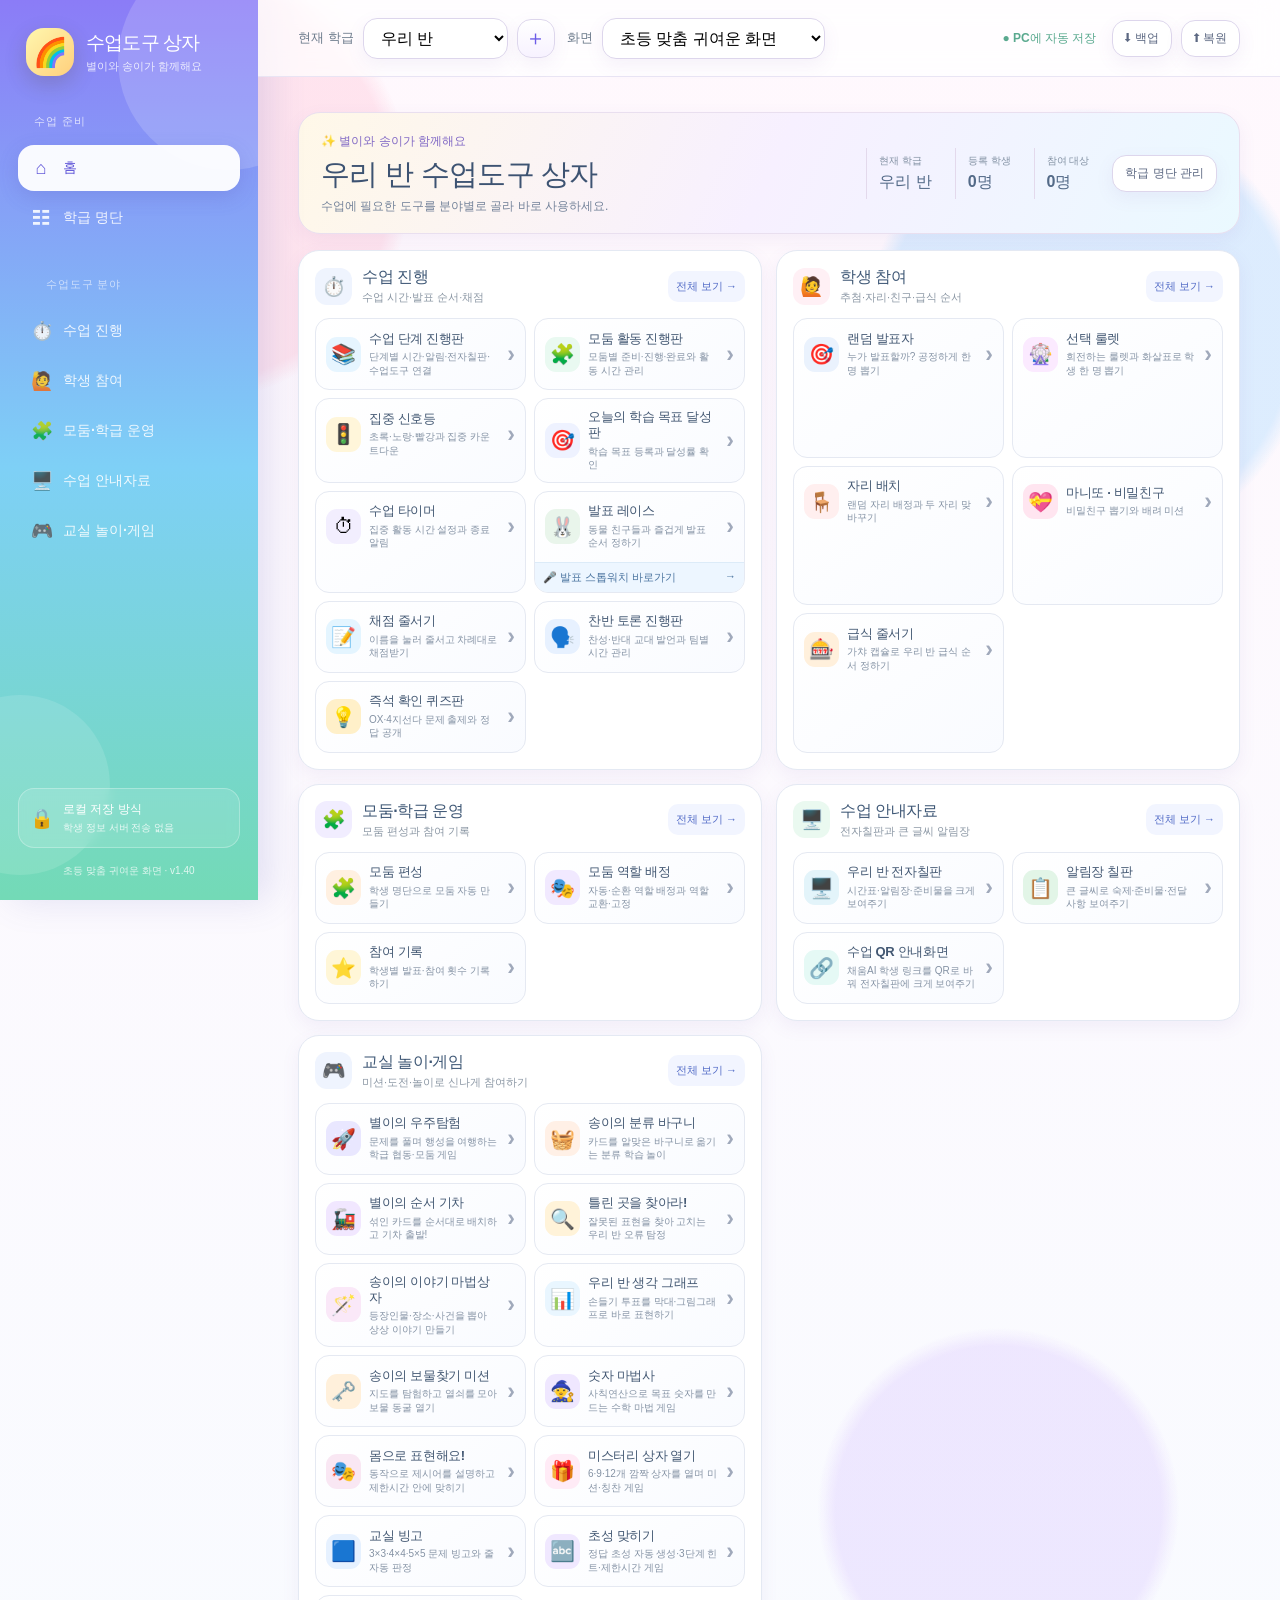
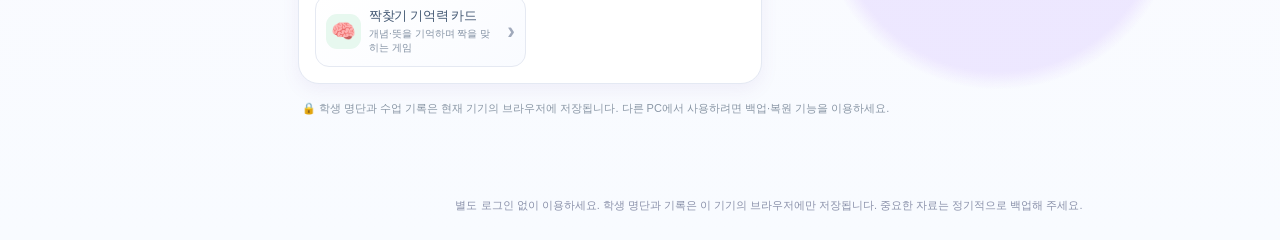
==== commit 879310b0: "Load cooperative jigsaw puzzle module and styles in classroom toolbox" ====
--- a/index.html
+++ b/index.html
@@ -31,6 +31,7 @@
   <link rel="stylesheet" href="./treasure.css" />
   <link rel="stylesheet" href="./number.css" />
   <link rel="stylesheet" href="./charades.css" />
+  <link rel="stylesheet" href="./coop.css" />
   <script defer src="./roles.js"></script>
   <script defer src="./roulette.js"></script>
   <script defer src="./qrcode.min.js"></script>
@@ -54,6 +55,7 @@
   <script defer src="./treasure.js"></script>
   <script defer src="./number.js"></script>
   <script defer src="./charades.js"></script>
+  <script defer src="./coop.js"></script>
   <script defer src="./app.js"></script>
 </head>
 <body>
@@ -77,7 +79,7 @@
             </nav>
       <div class="sidebar-foot">
         <div class="privacy-mini"><span class="privacy-lock">🔒</span><span><strong>로컬 저장 방식</strong><small>학생 정보 서버 전송 없음</small></span></div>
-        <span class="version" id="themeVersion">초등 맞춤 귀여운 화면 · v1.40</span>
+        <span class="version" id="themeVersion">초등 맞춤 귀여운 화면 · v1.41</span>
       </div>
     </aside>
     <div class="workarea">
--- a/coop.css
+++ b/coop.css
@@ -0,0 +1,87 @@
+/* ⑩ 우리 반 협동 퍼즐 — 아기자기한 전자칠판 그림 맞추기 */
+.coop-layout{max-width:1500px;margin:0 auto;display:grid;gap:16px}
+.coop-board{border:2px solid #e0d6ed;border-radius:27px;background:linear-gradient(145deg,#fffdfa,#edf7ff 55%,#fff2fa);overflow:hidden;box-shadow:0 13px 35px #8a78a727}
+.coop-hero{padding:24px 29px;display:flex;align-items:center;justify-content:space-between;gap:13px;background:radial-gradient(ellipse at 85% 16%,#fff1bc 0%,transparent 48%),linear-gradient(118deg,#f5e5ff,#e1f7ee 67%,#ddecff)}
+.coop-hero>div:first-child{min-width:0}.coop-hero span{font-size:13px;font-weight:950;color:#996da7}
+.coop-hero h2{font-size:clamp(28px,3.7vw,46px);font-weight:950;line-height:1.22;color:#61508f;margin:7px 0 9px;overflow-wrap:anywhere}
+.coop-hero p{font-size:clamp(13px,1.5vw,18px);font-weight:800;color:#79698f;line-height:1.6;margin:0}
+.coop-mascot{font-size:clamp(40px,7vw,86px);white-space:nowrap;filter:drop-shadow(0 8px 8px #8e78a842);animation:coopFloat 2.4s ease-in-out infinite alternate}
+.coop-progress{display:flex;justify-content:center;align-items:center;gap:8px;flex-wrap:wrap;padding:15px 10px}
+.coop-progress span{font-size:13px;font-weight:900;color:#6a5e82;background:#fff;border:1px solid #eee6f4;border-radius:99px;padding:7px 12px}
+.coop-progress strong{color:#7552a0}
+.coop-meter{height:14px;border-radius:99px;background:#e6deed;margin:0 20px;overflow:hidden}
+.coop-meter>span{display:block;background:linear-gradient(90deg,#9acfe6,#c9b0f4,#f4bbd5);height:100%;border-radius:99px;transition:width .28s ease-out}
+.coop-content-grid{padding:17px 21px 23px;display:grid;grid-template-columns:minmax(0,1.08fr) minmax(280px,.92fr);gap:20px;align-items:start}
+.coop-target,.coop-piecebox{min-width:0;display:grid;gap:11px}
+.coop-section-head{display:flex;justify-content:space-between;align-items:center;gap:8px;flex-wrap:wrap}
+.coop-section-head strong{font-size:clamp(16px,1.8vw,22px);font-weight:950;color:#6d588c}
+.coop-section-head span{font-size:12px;font-weight:800;color:#978ba1}
+.coop-grid{--coop-grid-size:3;display:grid;grid-template-columns:repeat(var(--coop-grid-size),minmax(0,1fr));gap:3px;padding:8px;background:#cdd6e8;border:4px solid #c2b4e3;border-radius:18px;aspect-ratio:1;width:100%;max-width:660px;box-shadow:0 12px 24px #8275a320}
+.coop-slot{position:relative;display:grid;place-items:center;border:2px dashed #c5c9e1;background:linear-gradient(130deg,#f9f7ff,#e9f3fc);border-radius:6px;min-width:0;min-height:0;aspect-ratio:1;cursor:pointer;overflow:hidden;touch-action:manipulation;transition:background .16s,border-color .16s}
+.coop-slot-number{font-weight:950;color:#c0b3d5;font-size:clamp(13px,2vw,26px)}
+.coop-slot-filled{border:1px solid #fff9;background:#fff;cursor:pointer}
+.coop-slot-wrong{border-color:#eea960;background:#fff1d1;animation:coopShake .4s ease-out}
+.coop-slot:focus-visible,.coop-piece:focus-visible{outline:4px solid #7556d4;outline-offset:-3px;z-index:2}
+.coop-slot:disabled{opacity:1;cursor:default}
+.coop-slot:not(.coop-slot-filled):hover{border-color:#8ba4ec;background:#fff6df}
+.coop-piece-art{display:block;position:absolute;inset:0;background-image:var(--coop-image);background-repeat:no-repeat;background-color:#e9f4fa}
+.coop-slot-filled .coop-piece-art{border-radius:3px}
+.coop-grid-hint .coop-slot:not(.coop-slot-filled){background-image:var(--coop-image);background-repeat:no-repeat;background-size:100% 100%;opacity:.88}
+.coop-grid-hint .coop-slot:not(.coop-slot-filled)::after{content:'🔍';display:grid;place-items:center;position:absolute;inset:0;background:#ffffffb8;font-size:clamp(12px,2vw,29px)}
+.coop-target-help{font-size:13px;color:#817394;font-weight:750;line-height:1.5;margin:3px 0;text-align:center}
+.coop-piecebox{background:#fff;padding:14px;border:2px solid #e6d9ee;border-radius:20px;min-height:260px}
+.coop-pieces{display:grid;grid-template-columns:repeat(3,minmax(0,1fr));gap:10px}
+.coop-pieces-4{grid-template-columns:repeat(4,minmax(0,1fr))}.coop-pieces-5{grid-template-columns:repeat(4,minmax(0,1fr))}
+.coop-piece{position:relative;display:block;border:3px solid #efd0a2;background:#fff9e9;border-radius:13px;aspect-ratio:1;min-width:0;width:100%;padding:0;cursor:pointer;touch-action:manipulation;box-shadow:0 6px 0 #e8ccaa,0 10px 16px #9986a02a;transition:transform .15s,box-shadow .15s}
+.coop-piece:nth-child(4n+2){border-color:#c2e1d0;box-shadow:0 6px 0 #c8e3d0,0 10px 16px #9986a02a}
+.coop-piece:nth-child(4n+3){border-color:#d5c5f2;box-shadow:0 6px 0 #d1c8e8,0 10px 16px #9986a02a}
+.coop-piece:nth-child(4n+4){border-color:#f1c7de;box-shadow:0 6px 0 #e6c6d8,0 10px 16px #9986a02a}
+.coop-piece .coop-piece-art{inset:4px;border-radius:8px;pointer-events:none}
+.coop-piece:not(:disabled):hover{transform:translateY(-4px)}
+.coop-piece-selected,.coop-piece:nth-child(n).coop-piece-selected{border-color:#956ad8;box-shadow:0 0 0 5px #d6bfff,0 6px 0 #a88ed5;transform:translateY(-3px)}
+.coop-piece-stamp{position:absolute;right:-3px;top:-6px;font-size:17px;color:#f6c874;text-shadow:0 1px white}
+.coop-all-done{grid-column:1/-1;padding:22px;text-align:center;color:#6a9a7c;font-weight:950}
+.coop-preview{border:2px solid #e4dcec;background:#fffafc;border-radius:16px;padding:10px;display:grid;gap:8px;justify-items:center}
+.coop-preview strong{font-size:13px;color:#816894}
+.coop-preview img{width:100%;max-width:270px;aspect-ratio:1;object-fit:cover;border-radius:12px;box-shadow:0 5px 15px #998dab22}
+.coop-feedback{margin:0 20px 21px;padding:15px;background:#fff1da;color:#946934;font-size:clamp(15px,1.65vw,22px);font-weight:900;text-align:center;border-radius:14px;line-height:1.6}
+.coop-feedback-success{background:#e2f8ea;color:#37855a}
+.coop-celebrate{border:3px solid #f3d482;border-radius:23px;background:linear-gradient(120deg,#fff9d2,#f7e9ff,#e1f9ed);padding:25px 20px;margin:0 20px 23px;text-align:center}
+.coop-celebrate span{font-size:clamp(43px,6vw,77px);display:block;animation:coopFloat 1.1s ease-in-out infinite alternate}
+.coop-celebrate h3{font-size:clamp(25px,3.6vw,43px);font-weight:950;color:#7755a0;margin:9px 0}
+.coop-celebrate p{font-size:clamp(15px,2vw,22px);font-weight:850;color:#72658b;line-height:1.55;margin:6px 0}
+.coop-control-panel{padding:18px 20px;background:#fff;border:2px solid #e7dcf1;border-radius:21px;box-shadow:0 7px 20px #9685ac1b}
+.coop-teams{display:grid;grid-template-columns:repeat(4,minmax(0,1fr));gap:10px;margin:14px 0}
+.coop-teams-1{grid-template-columns:1fr}.coop-teams-2{grid-template-columns:repeat(2,minmax(0,1fr))}.coop-teams-3{grid-template-columns:repeat(3,minmax(0,1fr))}
+.coop-team{border:2px solid #ded7f1;background:linear-gradient(125deg,#fff,#f6f3ff);border-radius:15px;padding:13px 11px;display:flex;flex-direction:column;align-items:center;justify-content:center;gap:7px}
+.coop-team:nth-child(4n+2){background:#eff9f1;border-color:#cce7d3}.coop-team:nth-child(4n+3){background:#fff8e9;border-color:#f4dcab}.coop-team:nth-child(4n+4){background:#eef5ff;border-color:#cad9ef}
+.coop-team-current{box-shadow:0 0 0 3px #ffe6a1;border-color:#edca7c}
+.coop-team strong{font-size:clamp(13px,1.6vw,20px);font-weight:950;color:#715b8c;overflow-wrap:anywhere;text-align:center}
+.coop-team span{font-size:clamp(19px,2.2vw,28px);font-weight:950;color:#65518f}
+.coop-buttons{display:flex;flex-wrap:wrap;justify-content:center;gap:9px}
+.coop-buttons .btn{min-height:45px;font-size:13px;font-weight:900}
+.coop-buttons .btn:disabled{opacity:.4;cursor:not-allowed}
+.coop-editor h2{font-size:22px;font-weight:950;color:#665487;margin:0 0 11px}
+.coop-editor p{font-size:13px;font-weight:700;color:#857c96;line-height:1.65}
+.coop-editor label{display:grid;gap:7px;font-weight:900;font-size:13px;color:#6d5d85}
+.coop-editor-grid{display:grid;grid-template-columns:repeat(2,minmax(0,1fr));gap:13px;margin:16px 0}
+.coop-editor-teamnames{display:grid;grid-template-columns:repeat(4,minmax(0,1fr));gap:10px}
+.coop-editor input,.coop-editor select{width:100%;min-width:0;font-weight:500}
+.coop-editor-upload{padding:17px;border:2px dashed #dbcfec;border-radius:17px;margin:19px 0;background:#faf7ff}
+.coop-editor-upload p{margin:7px 0 0}
+.coop-editor-upload input{padding:11px;background:#fff}
+.coop-editor-actions{display:flex;flex-wrap:wrap;gap:9px;margin:14px 0 0}
+.coop-privacy{font-size:12px;color:#857b91;text-align:center;line-height:1.6}
+.coop-full-head{display:flex;justify-content:space-between;align-items:center;gap:10px;font-size:19px;font-weight:950;color:#655286}
+body.coop-fullscreen .sidebar,body.coop-fullscreen .topbar,body.coop-fullscreen .main-footer{display:none!important}
+body.coop-fullscreen .app-shell{display:block}
+body.coop-fullscreen .workarea{margin:0;min-height:100vh}
+body.coop-fullscreen #content{max-width:none;padding:13px 19px 24px}
+body.coop-fullscreen .coop-layout{max-width:none}
+body.coop-fullscreen .coop-grid{max-width:810px}
+body.coop-fullscreen .coop-buttons{position:sticky;bottom:0;z-index:42;background:#fffd;backdrop-filter:blur(8px);border-radius:15px;padding:9px}
+@keyframes coopFloat{from{transform:translateY(-5px) rotate(-3deg)}to{transform:translateY(6px) rotate(4deg)}}
+@keyframes coopShake{0%,100%{transform:translateX(0)}25%,75%{transform:translateX(-5px)}50%{transform:translateX(5px)}}
+@media(max-width:1100px){.coop-content-grid{grid-template-columns:1fr}.coop-grid{max-width:680px;margin:0 auto}.coop-pieces{grid-template-columns:repeat(4,minmax(0,1fr))}.coop-pieces-5{grid-template-columns:repeat(5,minmax(0,1fr))}}
+@media(max-width:700px){.coop-hero{padding:16px}.coop-hero h2{font-size:29px}.coop-mascot{font-size:42px}.coop-progress{gap:5px}.coop-progress span{font-size:10px;padding:5px 8px}.coop-meter{margin:0 10px}.coop-content-grid{padding:12px 9px;gap:13px}.coop-grid{padding:5px;gap:2px;border-width:3px;border-radius:12px}.coop-slot-number{font-size:13px}.coop-piecebox{padding:10px}.coop-pieces,.coop-pieces-5{grid-template-columns:repeat(3,minmax(0,1fr));gap:7px}.coop-piece{border-width:2px;box-shadow:0 3px 0 #ddd}.coop-control-panel{padding:12px}.coop-teams,.coop-teams-3,.coop-teams-4{grid-template-columns:repeat(2,minmax(0,1fr))}.coop-teams-1{grid-template-columns:1fr}.coop-buttons .btn{flex:1 1 42%;font-size:11px;padding:7px 4px}.coop-editor-grid,.coop-editor-teamnames{grid-template-columns:1fr 1fr}.coop-feedback{margin:0 11px 15px}body.coop-fullscreen #content{padding:7px 7px 19px}}
+@media(prefers-reduced-motion:reduce){.coop-mascot,.coop-celebrate span,.coop-slot-wrong{animation:none!important}.coop-piece,.coop-meter>span,.coop-slot{transition:none!important}}
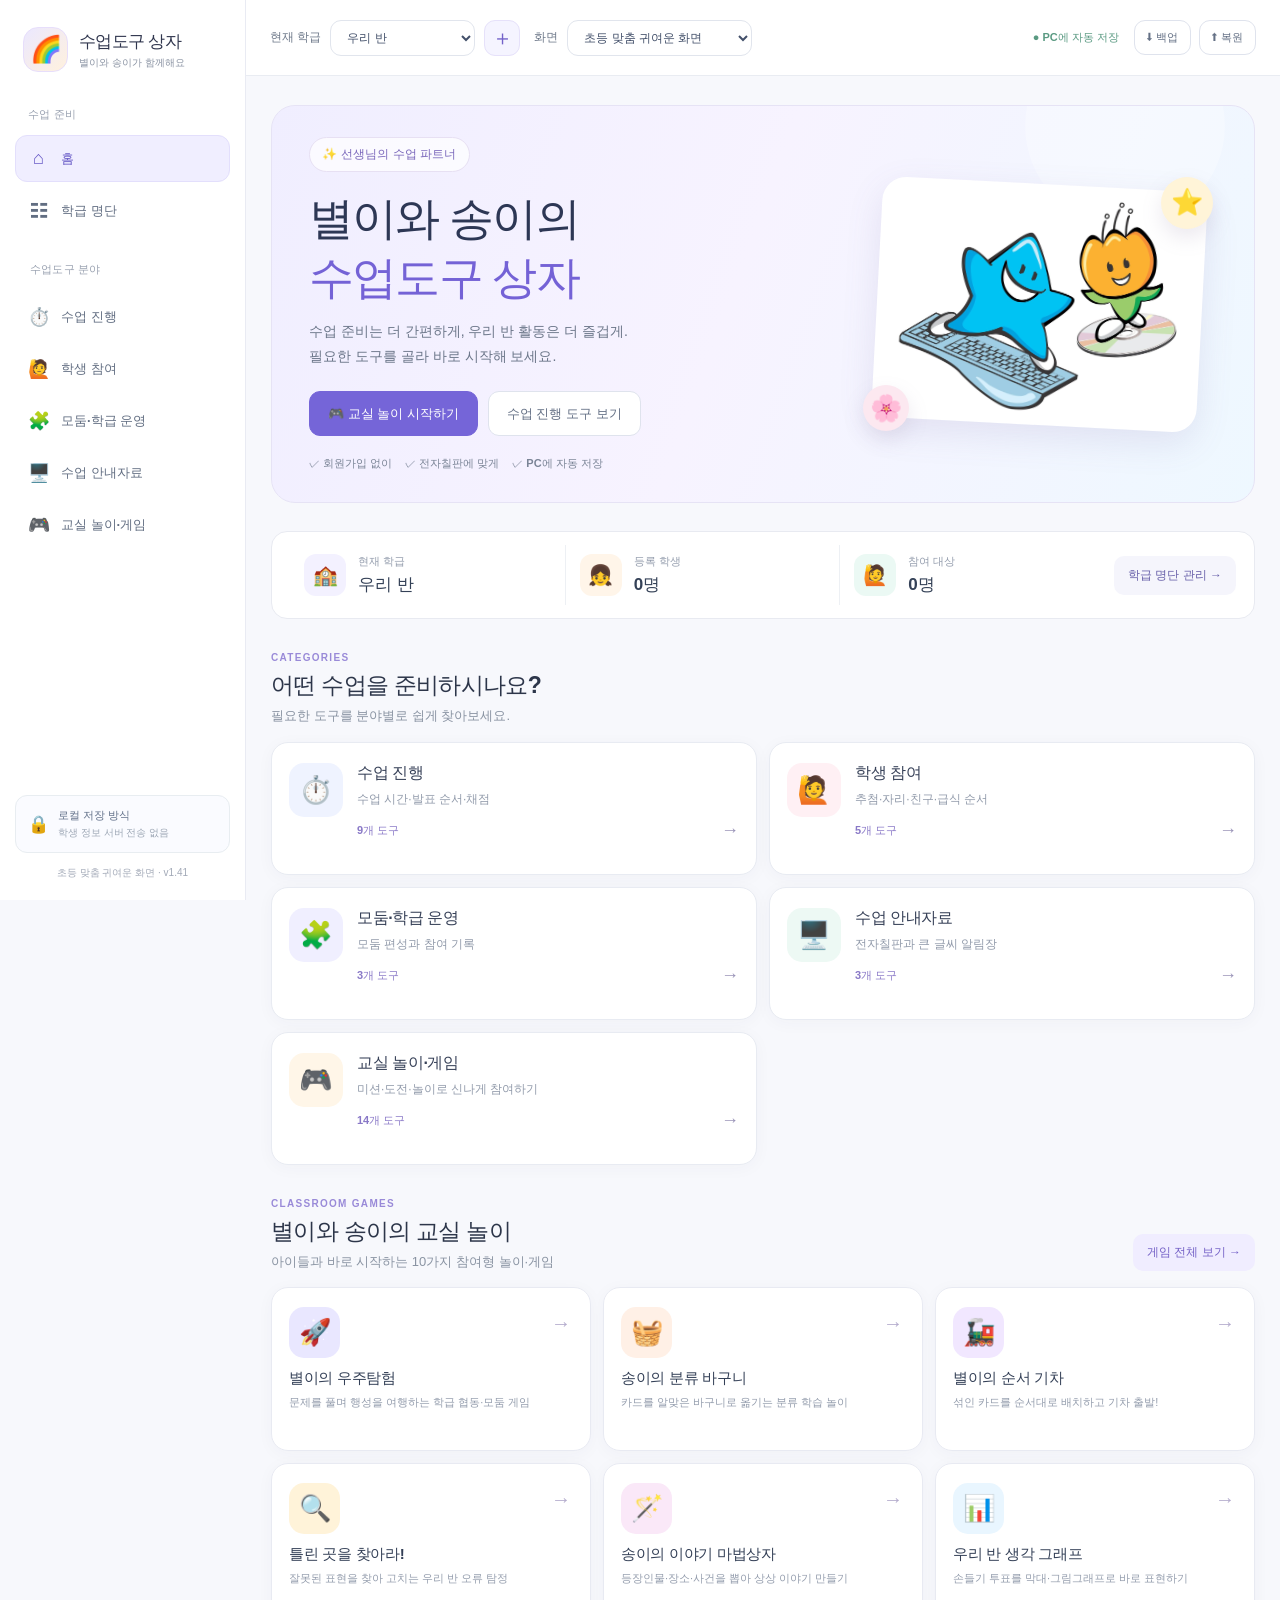
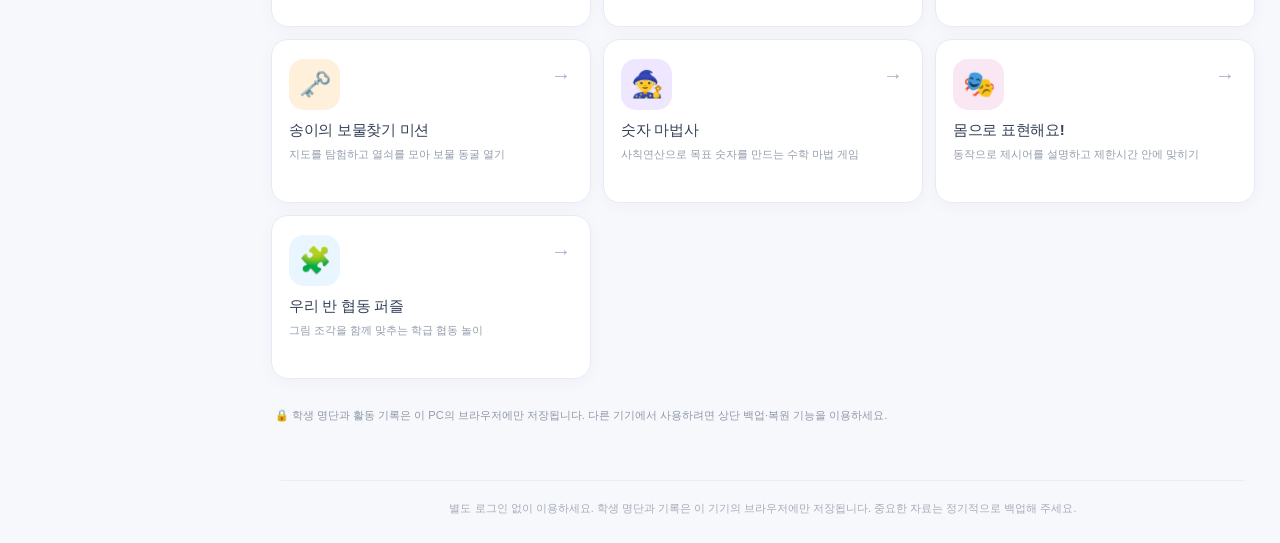
==== commit 9fc6e72a: "Apply final clean design stylesheet after all game styles and update site theme" ====
--- a/index.html
+++ b/index.html
@@ -3,7 +3,7 @@
 <head>
   <meta charset="utf-8" />
   <meta name="viewport" content="width=device-width, initial-scale=1" />
-  <meta name="theme-color" content="#7c6cf2" />
+  <meta name="theme-color" content="#f7f8fc" />
   <meta name="description" content="회원가입 없이 수업에 바로 쓰는 무료 도구 모음. 학생 정보는 현재 기기의 브라우저에만 저장됩니다." />
   <meta name="color-scheme" content="light" />
   <title>별이와 송이의 수업도구 상자 | 선생님의 수업을 더 가볍게</title>
@@ -32,6 +32,7 @@
   <link rel="stylesheet" href="./number.css" />
   <link rel="stylesheet" href="./charades.css" />
   <link rel="stylesheet" href="./coop.css" />
+  <link rel="stylesheet" href="./refined.css" />
   <script defer src="./roles.js"></script>
   <script defer src="./roulette.js"></script>
   <script defer src="./qrcode.min.js"></script>
@@ -79,7 +80,7 @@
             </nav>
       <div class="sidebar-foot">
         <div class="privacy-mini"><span class="privacy-lock">🔒</span><span><strong>로컬 저장 방식</strong><small>학생 정보 서버 전송 없음</small></span></div>
-        <span class="version" id="themeVersion">초등 맞춤 귀여운 화면 · v1.41</span>
+        <span class="version" id="themeVersion">초등 맞춤 귀여운 화면 · v1.42</span>
       </div>
     </aside>
     <div class="workarea">
--- a/refined.css
+++ b/refined.css
@@ -0,0 +1,408 @@
+/*
+ * 별이와 송이 수업도구 상자 — 2026 clean classroom redesign
+ * Scoped, additive design system. Tool logic/storage untouched.
+ * Loaded after individual tool styles to harmonize the interface.
+ */
+:root{
+ --bg:#f7f8fc;
+ --bg-soft:#f9fafc;
+ --ink:#293247;
+ --ink-soft:#758195;
+ --line:#e7eaf1;
+ --line-strong:#d9deea;
+ --primary:#7565d8;
+ --primary-strong:#6653c5;
+ --secondary:#ee9cb7;
+ --mint:#5cb9a5;
+ --card:#fff;
+ --shadow:0 10px 30px rgba(47,56,85,.065);
+ --shadow-soft:0 3px 15px rgba(47,56,85,.045);
+}
+html{scroll-behavior:smooth}
+body,body[data-ui-theme="elementary"]{
+ background:#f7f8fc;
+ color:#293247;
+}
+body::before{display:none}
+.app-shell{background:#f7f8fc}
+.sidebar{
+ width:246px;flex:0 0 246px;
+ background:#fff;color:#3a455c;
+ border-right:1px solid #e9ebf3;
+ box-shadow:none;
+ padding:27px 15px 20px;
+ overflow:hidden;
+}
+.sidebar::before,.sidebar::after{display:none}
+.brand{color:#344056;padding:0 8px 25px;gap:11px}
+.brand-logo{
+ background:linear-gradient(135deg,#ebe8ff,#fff1de);
+ color:#685db8;box-shadow:none;
+ border:1px solid #e7defb;
+ border-radius:15px;width:45px;height:45px;font-size:26px;
+}
+.brand strong{color:#30364e;font-size:17px;letter-spacing:-.65px}
+.brand small{color:#8992a2;font-size:10px}
+.sidebar .nav-label,.sidebar #navList .nav-label-inside{
+ color:#9aa2b1;opacity:1;letter-spacing:.02em;
+ font-size:11px;font-weight:850;
+ padding:10px 13px 7px;
+}
+.sidebar #navList .nav-label-inside{margin:12px 2px 5px}
+.sidebar .nav-link{
+ color:#626e82;
+ background:transparent;
+ border:1px solid transparent;
+ border-radius:12px;
+ padding:12px 11px;
+ font-size:13px;
+ min-height:45px;
+ gap:11px;
+ font-weight:760;
+ transition:background .16s,border-color .16s,color .16s;
+}
+.sidebar .nav-link span{font-size:18px;width:23px}
+.sidebar .nav-link:hover{background:#f5f4fd;transform:none;color:#6352b9}
+.sidebar .nav-link.active{
+ background:#f0eeff;
+ border:1px solid #e3dffc;
+ color:#6456c5;
+ box-shadow:none;
+}
+.sidebar-foot{padding-top:18px}
+.privacy-mini{border:1px solid #e8edf1;background:#fafbff;border-radius:12px;backdrop-filter:none;padding:12px}
+.privacy-mini strong{font-size:11px;color:#617089}
+.privacy-mini small{font-size:10px;color:#9da7b5}
+.privacy-lock{font-size:17px}
+.version{color:#a2a9b7;margin-top:13px;font-size:10px}
+.workarea{background:#f7f8fc}
+.topbar{
+ background:#fff;
+ border-bottom:1px solid #e9ecf2;
+ box-shadow:none;
+ backdrop-filter:none;
+}
+.topbar-inner{max-width:1490px;padding:13px 34px;min-height:75px;gap:12px}
+.topbar-controls{gap:14px}
+.class-switch label,.theme-switch label{color:#6e798a;font-size:12px;font-weight:850}
+.class-switch select,.theme-switch select{
+ border:1px solid #e1e5ed;
+ background:#fff;
+ border-radius:11px;
+ padding:9px 31px 9px 12px;
+ box-shadow:none;
+ font-size:12px;
+ font-weight:750;
+ color:#43506a;
+}
+.class-switch select{min-width:145px}
+.theme-switch select{min-width:185px}
+.icon-button{
+ background:#f5f4ff;
+ border-color:#e6e1fa;
+ box-shadow:none;
+ color:#7362c9;
+ border-radius:11px;
+ width:36px;height:36px;
+}
+.top-actions{gap:8px}
+.saved{color:#5a9a82;font-size:11px;font-weight:850}
+.btn,.btn-primary{
+ background:#7565d8;color:#fff;
+ border:1px solid #7565d8;
+ border-radius:11px;
+ box-shadow:none;
+ font-weight:830;
+}
+.btn:hover:not(:disabled){
+ transform:translateY(-1px);
+ box-shadow:0 5px 15px rgba(99,82,176,.15);
+ filter:none;
+}
+.btn-primary:hover{background:#6554c5}
+.btn-outline{background:#fff;color:#647085;border:1px solid #dfe3ed}
+.btn-outline:hover{background:#f8f8ff}
+.btn-secondary{background:#eaf8f2;color:#327a66;border-color:#d5eee3}
+.btn-danger{background:#fff0f3;color:#a34d66;border-color:#f6dbe3}
+.btn-dark{background:#596f9a;color:#fff;border-color:#596f9a}
+.btn-small{padding:9px 12px;font-size:11px}
+.field{background:#fff;border-radius:11px;border:1px solid #dfe3ed;box-shadow:none}
+.field:focus,.class-switch select:focus-visible,.theme-switch select:focus-visible{
+ border-color:#9e93e1;box-shadow:0 0 0 3px rgba(125,105,210,.11);
+}
+:where(button,a,input,select,textarea):focus-visible{outline:3px solid #a99dea;outline-offset:2px}
+#content{max-width:1490px;padding:33px 35px 63px}
+.main-footer{color:#a5abb6;font-size:11px;border-top:1px solid #ebedf4;margin:0 35px;padding:18px 8px 26px}
+.page-header{padding-bottom:5px;margin-bottom:19px}
+.page-header h1{font-size:clamp(24px,2.4vw,32px);font-weight:900;color:#2c354a;letter-spacing:-1.1px}
+.page-header p{color:#788296;font-size:13px}
+.page-header-icon{font-size:37px;filter:none;background:#f0edff;border-radius:16px;padding:9px}
+.eyebrow{color:#8d78d7;font-size:11px;letter-spacing:.015em}
+.section-head h2{color:#30384a}
+.panel,.tool-card,.metric,.group-box,.grading-panel{
+ border:1px solid #e6e9f1;
+ background:#fff;
+ border-radius:18px;
+ box-shadow:0 4px 20px rgba(50,58,83,.045);
+ backdrop-filter:none;
+}
+.panel{padding:23px}
+.notice,.empty,.result-card{border-radius:16px;box-shadow:none}
+.panel-sub,.helper{color:#7c8898}
+
+/* Homepage: clear hero + five categories + ten featured games */
+.refined-home{display:flex;flex-direction:column;gap:28px}
+.refined-hero{
+ display:grid;grid-template-columns:minmax(0,1.2fr) minmax(250px,.8fr);
+ background:linear-gradient(110deg,#f0eeff 0%,#f7f3ff 47%,#eef8ff 100%);
+ border:1px solid #e6e3f5;
+ border-radius:24px;
+ min-height:295px;
+ padding:31px 37px;
+ align-items:center;gap:22px;overflow:hidden;
+ position:relative;
+}
+.refined-hero::before{content:'';position:absolute;width:200px;height:200px;border-radius:50%;background:#ffffff40;right:3%;top:-80px;pointer-events:none}
+.refined-hero-copy{z-index:1;position:relative;min-width:0}
+.refined-overline{
+ font-size:12px;font-weight:880;letter-spacing:.01em;
+ display:inline-flex;align-items:center;
+ background:#ffffffb8;color:#7865ba;padding:8px 12px;border-radius:99px;
+ border:1px solid #e7e0f3;
+}
+.refined-hero h1{
+ font-size:clamp(29px,3.5vw,47px);line-height:1.32;
+ color:#2d3755;letter-spacing:-1.8px;font-weight:950;
+ margin:17px 0 12px;
+}
+.refined-hero h1 em{font-style:normal;color:#7462d6}
+.refined-hero p{font-size:14px;line-height:1.78;color:#6b7689;margin:0;max-width:470px}
+.refined-hero-buttons{display:flex;align-items:center;flex-wrap:wrap;gap:10px;margin-top:22px}
+.refined-hero-buttons .btn{min-height:45px;font-size:13px;padding:10px 18px}
+.refined-hero-tags{display:flex;gap:13px;flex-wrap:wrap;margin-top:20px;color:#7a8496;font-size:11px;font-weight:850}
+.refined-hero-art{position:relative;display:grid;place-items:center;min-width:0}
+.refined-mascot-wrap{
+ width:min(100%,325px);aspect-ratio:1.35;overflow:hidden;
+ border-radius:24px;
+ background:white;
+ border:7px solid rgba(255,255,255,.8);
+ box-shadow:0 12px 35px rgba(105,91,154,.13);
+ transform:rotate(3deg);
+}
+.refined-mascot-wrap img{display:block;width:100%;height:100%;object-fit:contain;background:#fff}
+.refined-mascot-bubble{position:absolute;display:grid;place-items:center;border-radius:50%;font-size:26px;box-shadow:0 9px 20px #8e80a32c}
+.refined-bubble-1{right:1%;top:-7px;width:52px;height:52px;background:#fff4d8}
+.refined-bubble-2{left:0;bottom:-7px;width:46px;height:46px;background:#fce8f0}
+.refined-class-strip{
+ display:grid;grid-template-columns:repeat(3,minmax(0,1fr)) auto;
+ gap:10px;background:#fff;border:1px solid #e8eaf1;
+ padding:13px 18px;border-radius:16px;align-items:center;
+}
+.refined-class-item{display:flex;gap:12px;align-items:center;padding:9px 14px;min-width:0}
+.refined-class-item+ .refined-class-item{border-left:1px solid #edf0f4}
+.refined-strip-icon{width:42px;height:42px;border-radius:12px;background:#f3f1ff;display:grid;place-items:center;flex:0 0 42px;font-size:20px}
+.refined-class-item:nth-child(2) .refined-strip-icon{background:#fff5e9}
+.refined-class-item:nth-child(3) .refined-strip-icon{background:#ebf9f4}
+.refined-class-item>span:last-child{display:flex;flex-direction:column;gap:4px;min-width:0}
+.refined-class-item small{color:#949dad;font-size:11px;font-weight:760}
+.refined-class-item strong{color:#344157;font-size:17px;font-weight:900;overflow-wrap:anywhere}
+.refined-class-manage{border:0;background:#f5f5fc;color:#6961aa;border-radius:10px;padding:11px 14px;font-size:12px;font-weight:850;white-space:nowrap}
+.refined-class-manage:hover{background:#eeeaff}
+.refined-section{display:grid;gap:16px}
+.refined-section-heading{display:flex;align-items:end;justify-content:space-between;gap:12px}
+.refined-section-kicker{color:#998ad8;font-size:10px;font-weight:950;letter-spacing:.13em}
+.refined-section-heading h2{color:#2d364a;font-size:23px;letter-spacing:-.7px;font-weight:950;margin:5px 0 5px}
+.refined-section-heading p{font-size:13px;color:#8993a2;margin:0;line-height:1.5}
+.refined-category-grid{display:grid;grid-template-columns:repeat(3,minmax(0,1fr));gap:12px}
+.refined-category-card{
+ display:flex;gap:14px;align-items:flex-start;text-align:left;min-width:0;
+ background:#fff;border:1px solid #e8ebf2;border-radius:17px;
+ padding:20px 17px;min-height:133px;
+ box-shadow:0 3px 17px rgba(47,56,85,.035);
+ transition:border-color .18s,transform .18s,box-shadow .18s;
+}
+.refined-category-card:hover,.refined-game-card:hover{border-color:#c9c2e9;transform:translateY(-2px);box-shadow:0 9px 23px rgba(61,61,108,.085)}
+.refined-category-icon{width:54px;height:54px;display:grid;place-items:center;flex:0 0 54px;background:#eff3ff;border-radius:15px;font-size:27px}
+.refined-category-2 .refined-category-icon{background:#fff0f4}
+.refined-category-3 .refined-category-icon{background:#f0efff}
+.refined-category-4 .refined-category-icon{background:#edf9f4}
+.refined-category-5 .refined-category-icon{background:#fff6e8}
+.refined-category-info{display:flex;flex-direction:column;min-width:0;flex:1;gap:6px}
+.refined-category-info strong{font-size:16px;font-weight:900;color:#374158;letter-spacing:-.4px}
+.refined-category-info small{font-size:12px;color:#929bab;line-height:1.5}
+.refined-category-bottom{display:flex;justify-content:space-between;align-items:center;margin-top:6px;font-size:11px;color:#8978c7;font-weight:900}
+.refined-category-bottom b{font-size:18px;color:#9a94b8}
+.refined-view-all{border:0;background:#f0edff;color:#7461c7;padding:10px 14px;border-radius:10px;font-weight:850;font-size:12px;white-space:nowrap}
+.refined-view-all:hover{background:#e9e5ff}
+.refined-games-grid{display:grid;grid-template-columns:repeat(4,minmax(0,1fr));gap:12px}
+.refined-game-card{
+ display:flex;flex-direction:column;align-items:flex-start;position:relative;min-width:0;gap:10px;
+ text-align:left;min-height:164px;background:#fff;border:1px solid #e8eaf2;border-radius:17px;
+ padding:19px 17px;box-shadow:0 3px 17px rgba(47,56,85,.035);
+ transition:border-color .18s,transform .18s,box-shadow .18s;
+}
+.refined-game-icon{display:grid;place-items:center;width:51px;height:51px;border-radius:15px;background:var(--game-color,#f0eeff);font-size:26px;flex:0 0 51px}
+.refined-game-info{display:flex;flex-direction:column;gap:6px;min-width:0;max-width:100%}
+.refined-game-info strong{font-size:15px;color:#344057;font-weight:900;line-height:1.3;letter-spacing:-.3px}
+.refined-game-info small{font-size:11px;line-height:1.5;color:#949dad;display:-webkit-box;-webkit-line-clamp:2;-webkit-box-orient:vertical;overflow:hidden}
+.refined-game-go{position:absolute;top:24px;right:19px;font-size:20px;color:#b4accd}
+.refined-home-footnote{color:#8e98a7;font-size:11px;margin:0 4px;line-height:1.6}
+
+/* Category pages: emphasize a clean list of directly accessible tools */
+.compact-category-page .page-header{margin-bottom:17px}
+.compact-category-page-actions{margin-bottom:17px}
+.compact-category-page .compact-category{
+ background:transparent;border:0;padding:0;box-shadow:none;
+}
+.compact-category-page .compact-category-header{
+ margin-bottom:15px;background:#fff;border:1px solid #e9ecf2;
+ padding:16px 19px;border-radius:15px;
+}
+.compact-category-emoji{width:45px;height:45px;flex:0 0 45px;border-radius:13px;font-size:22px;background:#f1efff}
+.compact-category-heading h2{font-size:18px;color:#3a455e}
+.compact-category-heading p{color:#97a0ad;font-size:12px}
+.compact-category-page .compact-card-grid{grid-template-columns:repeat(3,minmax(0,1fr));gap:13px}
+.compact-tool-card{
+ border-radius:16px;border:1px solid #e8ebf1;background:#fff;
+ box-shadow:0 3px 15px rgba(47,56,85,.035);transition:border-color .18s,box-shadow .18s,transform .18s;
+}
+.compact-tool-card:hover{border-color:#cfc7ee;box-shadow:0 8px 22px rgba(61,61,108,.08);transform:translateY(-2px)}
+.compact-tool-open,.compact-category-page .compact-tool-open{min-height:104px;gap:12px;padding:17px 16px;background:#fff}
+.compact-tool-open:hover{background:#faf9ff}
+.compact-tool-icon{width:49px;height:49px;flex:0 0 49px;border-radius:14px;font-size:25px;box-shadow:none}
+.compact-tool-text{gap:7px}
+.compact-tool-text strong,.compact-category-page .compact-tool-text strong{font-size:15px;color:#344158;font-weight:900}
+.compact-tool-text small,.compact-category-page .compact-tool-text small{font-size:11px;line-height:1.5;color:#8d97a6}
+.compact-tool-arrow{color:#ac9ed9;font-size:23px}
+.compact-tool-secondary{background:#f8f7ff;border-top-color:#e9e4f7;color:#6b5db3;padding:10px 14px}
+
+/* Consistent game wrappers without erasing their individual interactions */
+:is(.space-board,.basket-board,.train-board,.detective-board,.story-board,.opinion-board,.treasure-board,.number-board,.charades-board,.coop-board){
+ border-radius:21px;border-color:#e5e7ef;box-shadow:0 7px 25px rgba(45,53,84,.06);
+}
+:is(.basket-hero,.train-hero,.detective-hero,.story-hero,.opinion-hero,.treasure-hero,.number-hero,.charades-hero,.coop-hero){
+ background:linear-gradient(110deg,#f1efff 0%,#f6f4ff 50%,#ecf8f5 100%);
+}
+:is(.basket-hero,.train-hero,.detective-hero,.story-hero,.opinion-hero,.treasure-hero,.number-hero,.charades-hero,.coop-hero) h2{
+ color:#61528c;
+}
+:is(.basket-layout,.train-layout,.detective-layout,.story-layout,.opinion-layout,.treasure-layout,.number-layout,.charades-layout,.coop-layout){
+ gap:17px;
+}
+:is(.story-controls,.opinion-controls,.treasure-controls,.number-controls,.charades-controls,.coop-control-panel){
+ border-color:#e6e8ef;box-shadow:0 3px 16px rgba(47,56,85,.045);
+}
+
+/* Middle school theme: the same tidy hierarchy in neutral blue/gray */
+body[data-ui-theme="middle"]{
+ --primary:#507a9c;--primary-strong:#416783;
+ --ink:#31465b;--ink-soft:#74879a;
+ --line:#e1e8ef;--line-strong:#d4dfe9;
+ background:#f5f7fa;
+}
+body[data-ui-theme="middle"] .app-shell,body[data-ui-theme="middle"] .workarea{background:#f5f7fa}
+body[data-ui-theme="middle"] .sidebar{background:#fff;color:#53687b;border-right-color:#e1e8ed;box-shadow:none}
+body[data-ui-theme="middle"] .brand strong{color:#344c62}
+body[data-ui-theme="middle"] .brand small{color:#8194a4}
+body[data-ui-theme="middle"] .nav-label,body[data-ui-theme="middle"] .sidebar #navList .nav-label-inside{color:#99a6b2}
+body[data-ui-theme="middle"] .sidebar .nav-link{color:#60778c;background:transparent}
+body[data-ui-theme="middle"] .sidebar .nav-link.active{background:#eaf2f8;border-color:#d8e5f0;color:#427395}
+body[data-ui-theme="middle"] .sidebar .nav-link:hover{background:#eff5f8}
+body[data-ui-theme="middle"] .topbar{background:#fff;border-color:#e3eaf1}
+body[data-ui-theme="middle"] .btn,body[data-ui-theme="middle"] .btn-primary{background:#507a9c;border-color:#507a9c;color:#fff}
+body[data-ui-theme="middle"] .btn-outline{background:#fff;color:#5b7284;border-color:#d8e2ec}
+body[data-ui-theme="middle"] .btn-secondary{background:#eaf5f6;color:#477a78;border-color:#d4e9e9}
+body[data-ui-theme="middle"] .refined-hero{background:linear-gradient(110deg,#edf3f8,#f4f8fb 55%,#ecf5f3);border-color:#dfe9f0}
+body[data-ui-theme="middle"] .refined-hero h1 em{color:#537c9e}
+body[data-ui-theme="middle"] .refined-overline{color:#587c9b;border-color:#dce7f0}
+body[data-ui-theme="middle"] .refined-class-manage,body[data-ui-theme="middle"] .refined-view-all{color:#4f789b;background:#eaf2f7}
+body[data-ui-theme="middle"] .refined-category-bottom,body[data-ui-theme="middle"] .refined-section-kicker{color:#6383a2}
+body[data-ui-theme="middle"] .compact-category-page .compact-category-header{background:#fff}
+
+/* Tablet and mobile */
+@media(max-width:1280px){
+ .refined-category-grid{grid-template-columns:repeat(2,minmax(0,1fr))}
+ .refined-games-grid{grid-template-columns:repeat(3,minmax(0,1fr))}
+ .compact-category-page .compact-card-grid{grid-template-columns:repeat(2,minmax(0,1fr))}
+ .topbar-inner{padding:12px 24px}
+ #content{padding:29px 25px 55px}
+}
+@media(max-width:1080px){
+ .sidebar{width:214px;flex-basis:214px;padding:23px 10px}
+ .brand strong{font-size:16px}
+ .brand small{font-size:9px}
+ .topbar-inner{flex-wrap:wrap;min-height:65px}
+ .refined-hero{padding:26px 24px;grid-template-columns:minmax(0,1.1fr) minmax(180px,.7fr)}
+ .refined-class-strip{grid-template-columns:repeat(3,minmax(0,1fr))}
+ .refined-class-manage{grid-column:1/-1;justify-self:start}
+}
+@media(max-width:850px){
+ .refined-hero{grid-template-columns:1fr auto}
+ .refined-mascot-wrap{width:170px;aspect-ratio:1}
+ .refined-hero h1{font-size:30px}
+ .refined-games-grid{grid-template-columns:repeat(2,minmax(0,1fr))}
+ .refined-category-grid{grid-template-columns:repeat(2,minmax(0,1fr))}
+}
+@media(max-width:720px){
+ .app-shell{display:block}
+ .sidebar{position:static;display:block;width:auto;height:auto;padding:12px 12px 10px;border-right:0;border-bottom:1px solid #e7eaf1}
+ .brand{padding:2px 4px 11px}
+ .brand-logo{width:37px;height:37px;font-size:22px}
+ .brand strong{font-size:16px}
+ .nav-label,.sidebar-foot,.sidebar #navList .nav-label-inside{display:none}
+ .sidebar #navList{display:flex;flex-direction:row;overflow-x:auto;gap:6px;padding-bottom:3px}
+ .sidebar .nav-link{width:auto;min-width:max-content;font-size:12px;padding:8px 11px;min-height:38px;gap:7px}
+ .sidebar .nav-link span{font-size:14px;width:auto}
+ .topbar-inner{padding:11px 13px;gap:9px}
+ .topbar-controls{width:100%;justify-content:space-between}
+ .theme-switch select{min-width:165px}
+ #content{padding:20px 13px 44px}
+ .main-footer{margin:0 14px}
+ .refined-home{gap:23px}
+ .refined-hero{grid-template-columns:1fr;min-height:auto;padding:25px 21px 19px;gap:18px}
+ .refined-hero h1{font-size:33px;margin:14px 0 9px}
+ .refined-hero p{font-size:13px}
+ .refined-hero-art{justify-content:center}
+ .refined-mascot-wrap{width:min(78%,265px);aspect-ratio:1.55}
+ .refined-bubble-1{right:17%}
+ .refined-bubble-2{left:14%}
+ .refined-hero-tags{margin-top:15px}
+ .refined-class-strip{grid-template-columns:repeat(2,minmax(0,1fr));gap:3px;padding:10px}
+ .refined-class-item{padding:9px;gap:8px}
+ .refined-class-item:nth-child(3){border-left:0}
+ .refined-strip-icon{width:34px;height:34px;flex-basis:34px;font-size:16px}
+ .refined-class-item strong{font-size:14px}
+ .refined-class-manage{grid-column:1/-1}
+ .refined-category-grid{grid-template-columns:1fr 1fr;gap:9px}
+ .refined-category-card{padding:15px 12px;min-height:145px;gap:9px;flex-direction:column}
+ .refined-category-icon{width:44px;height:44px;flex-basis:44px;font-size:23px}
+ .refined-category-info strong{font-size:14px}
+ .refined-category-info small{font-size:11px}
+ .refined-category-bottom{width:100%}
+ .refined-section-heading h2{font-size:20px}
+ .refined-games-grid{grid-template-columns:repeat(2,minmax(0,1fr));gap:9px}
+ .refined-game-card{min-height:154px;padding:15px 12px}
+ .refined-game-icon{width:43px;height:43px;flex-basis:43px;font-size:22px}
+ .refined-game-info strong{font-size:13px}
+ .refined-game-info small{font-size:10px}
+ .compact-category-page .compact-card-grid{grid-template-columns:repeat(2,minmax(0,1fr));gap:9px}
+ .compact-category-page .compact-tool-open{min-height:94px;padding:11px;align-items:flex-start}
+ .compact-tool-icon{width:40px;height:40px;flex-basis:40px;font-size:21px}
+ .compact-tool-text strong{font-size:13px}
+ .compact-tool-text small{font-size:10px}
+}
+@media(max-width:450px){
+ .refined-hero-buttons .btn{flex:1 1 100%;justify-content:center}
+ .refined-hero h1{font-size:30px}
+ .refined-category-grid{grid-template-columns:1fr}
+ .refined-category-card{min-height:96px;flex-direction:row}
+ .refined-games-grid{grid-template-columns:1fr 1fr}
+ .refined-game-card{min-height:144px}
+ .refined-class-strip{grid-template-columns:1fr 1fr}
+ .compact-category-page .compact-card-grid{grid-template-columns:1fr}
+ .compact-category-page .compact-tool-open{min-height:74px;align-items:center}
+ .top-actions{width:100%;justify-content:flex-end}
+}
+@media(prefers-reduced-motion:reduce){
+ .refined-game-card,.refined-category-card,.compact-tool-card,.sidebar .nav-link,.btn{transition:none!important}
+}
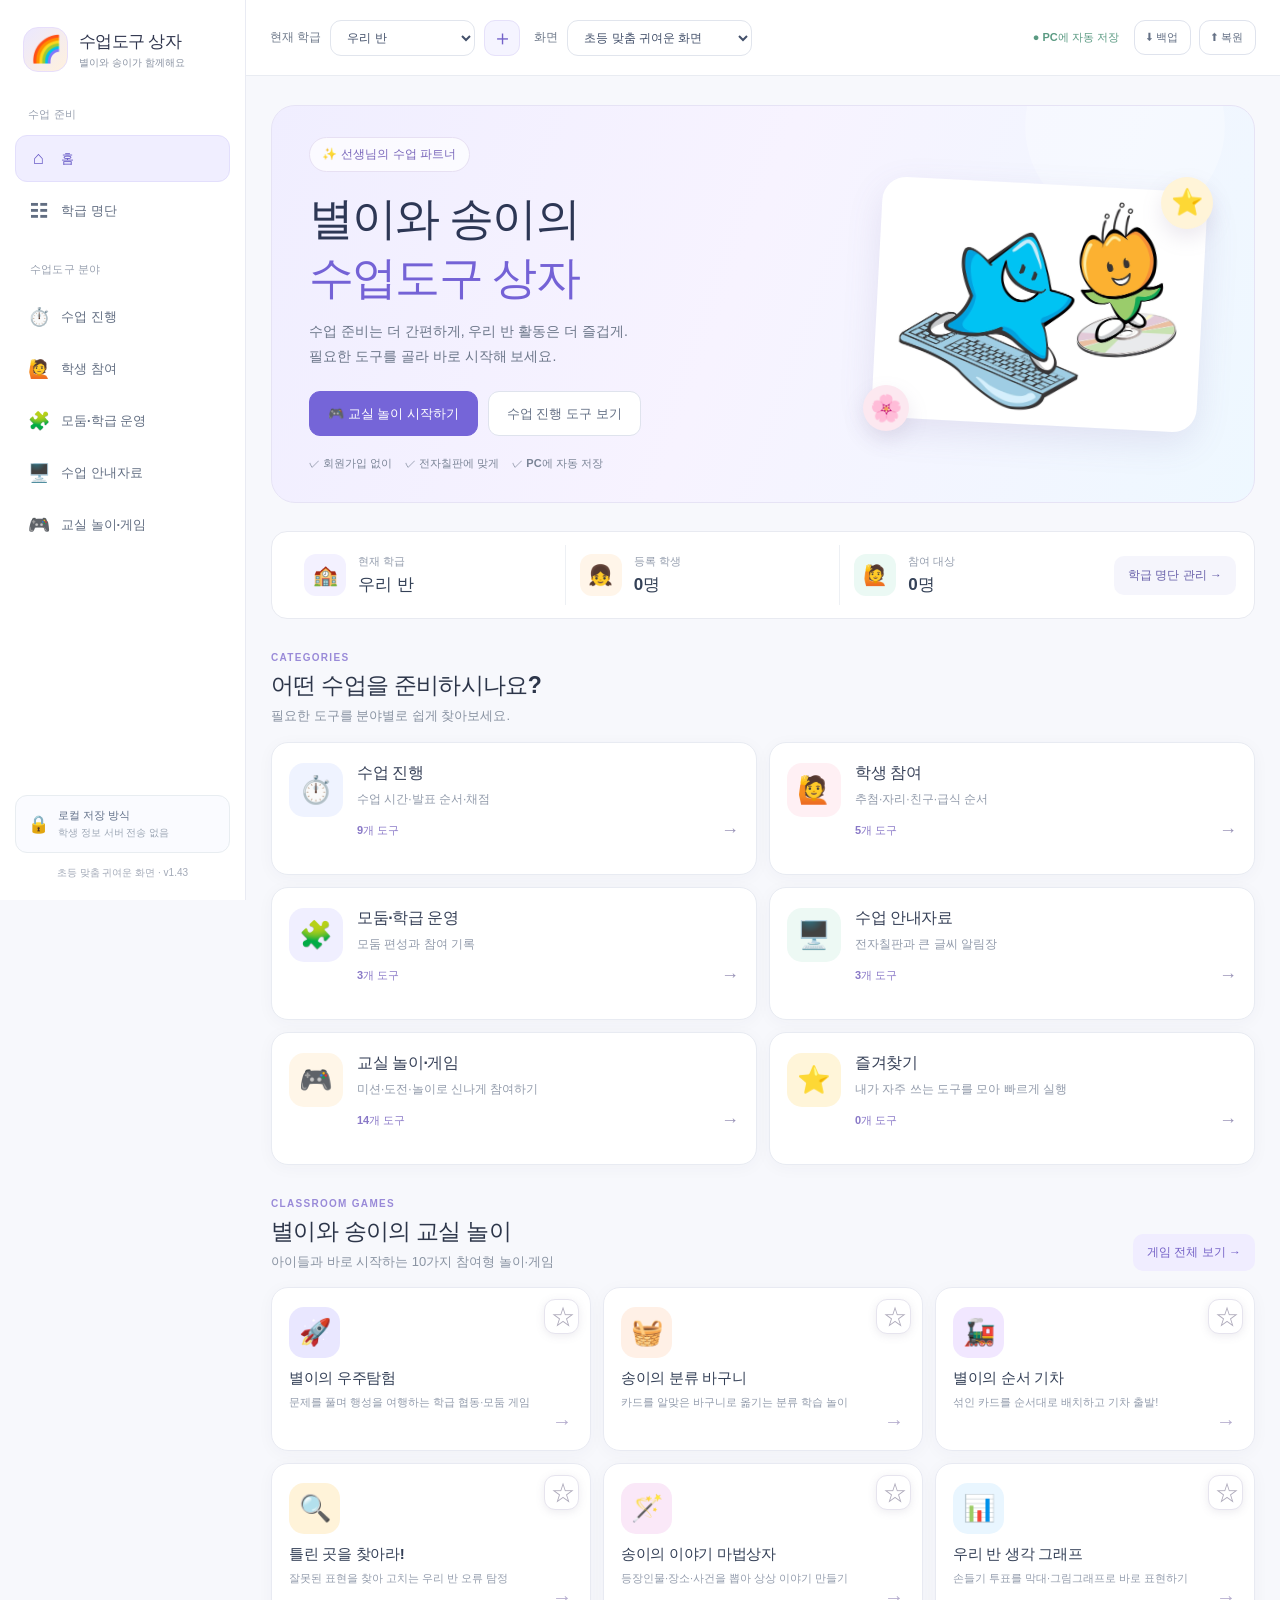
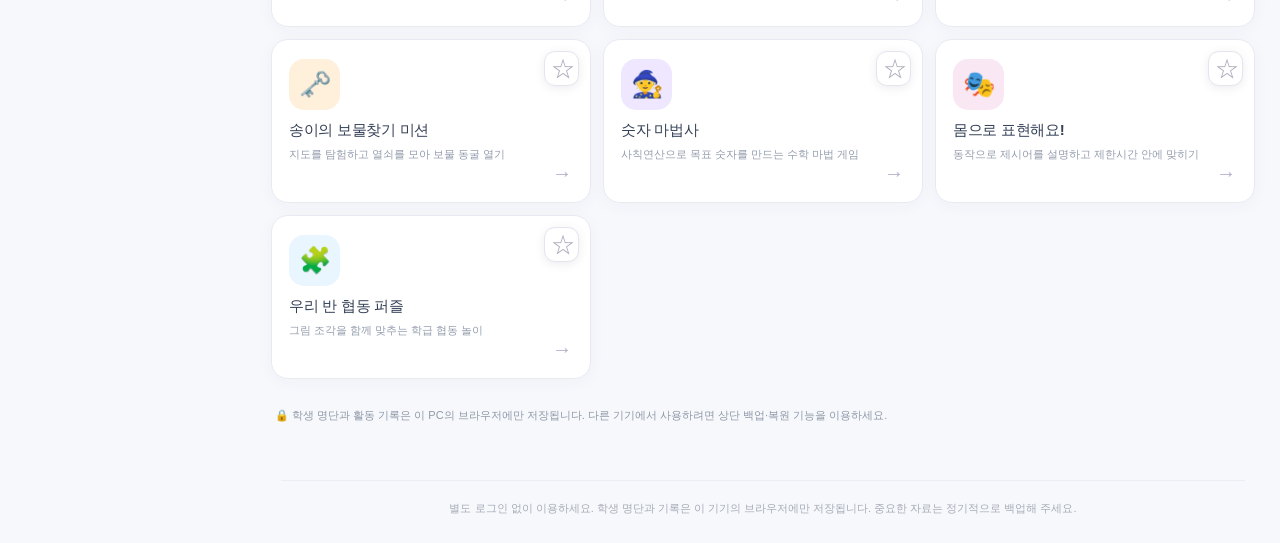
==== commit 7cd10645: "Bump app to v1.43 for six-category Favorites grid and refresh offline cache" ====
--- a/index.html
+++ b/index.html
@@ -80,7 +80,7 @@
             </nav>
       <div class="sidebar-foot">
         <div class="privacy-mini"><span class="privacy-lock">🔒</span><span><strong>로컬 저장 방식</strong><small>학생 정보 서버 전송 없음</small></span></div>
-        <span class="version" id="themeVersion">초등 맞춤 귀여운 화면 · v1.42</span>
+        <span class="version" id="themeVersion">초등 맞춤 귀여운 화면 · v1.43</span>
       </div>
     </aside>
     <div class="workarea">
--- a/refined.css
+++ b/refined.css
@@ -291,6 +291,47 @@
 }
 :is(.story-controls,.opinion-controls,.treasure-controls,.number-controls,.charades-controls,.coop-control-panel){
  border-color:#e6e8ef;box-shadow:0 3px 16px rgba(47,56,85,.045);
+}
+
+/* Sixth category: actually usable per-class Favorites, aligned to a 3×2 grid */
+.refined-category-6 .refined-category-icon{background:#fff5d9}
+.refined-game-card-wrap{position:relative;min-width:0}
+.refined-game-card-wrap>.refined-game-card{height:100%;width:100%;padding-right:34px}
+.refined-game-card-wrap>.refined-game-card .refined-game-go{top:auto;right:18px;bottom:17px}
+.favorite-toggle{
+ position:absolute;top:12px;right:12px;
+ display:grid;place-items:center;
+ width:35px;height:35px;
+ font-size:24px;line-height:1;font-weight:800;
+ color:#ada9ba;background:#fff;
+ border:1px solid #e6e4ee;border-radius:11px;
+ box-shadow:0 2px 8px #716a8820;
+ z-index:2;cursor:pointer;
+ transition:color .15s,background .15s,border-color .15s;
+}
+.favorite-toggle:hover{color:#c58b22;background:#fffbef;border-color:#f4e0ac}
+.favorite-toggle.is-favorite{color:#d69c28;background:#fff7de;border-color:#f1daa6}
+.favorite-toggle:focus-visible{outline:3px solid #9275db;outline-offset:2px}
+.compact-tool-card{position:relative}
+.compact-tool-card .compact-tool-open{padding-right:46px}
+.compact-tool-card>.favorite-toggle{top:50%;right:9px;transform:translateY(-50%)}
+.compact-tool-card.compact-race>.favorite-toggle{top:34px}
+.favorites-empty{
+ grid-column:1/-1;
+ min-height:245px;background:#fff;
+ border:1px dashed #dad8e9;border-radius:18px;
+ display:flex;flex-direction:column;align-items:center;justify-content:center;
+ text-align:center;gap:10px;padding:25px 15px;
+}
+.favorites-empty>span{font-size:40px}
+.favorites-empty strong{font-size:17px;font-weight:900;color:#444c61}
+.favorites-empty p{font-size:13px;color:#828b9d;line-height:1.6;margin:0}
+.favorites-empty .btn{margin-top:7px}
+body[data-ui-theme="middle"] .favorite-toggle.is-favorite{color:#a47721;background:#fff8e3;border-color:#eedda9}
+@media(max-width:720px){
+ .refined-game-card-wrap>.refined-game-card{padding-right:28px}
+ .favorite-toggle{top:8px;right:8px;width:31px;height:31px;font-size:21px}
+ .compact-tool-card>.favorite-toggle{right:6px}
 }
 
 /* Middle school theme: the same tidy hierarchy in neutral blue/gray */
